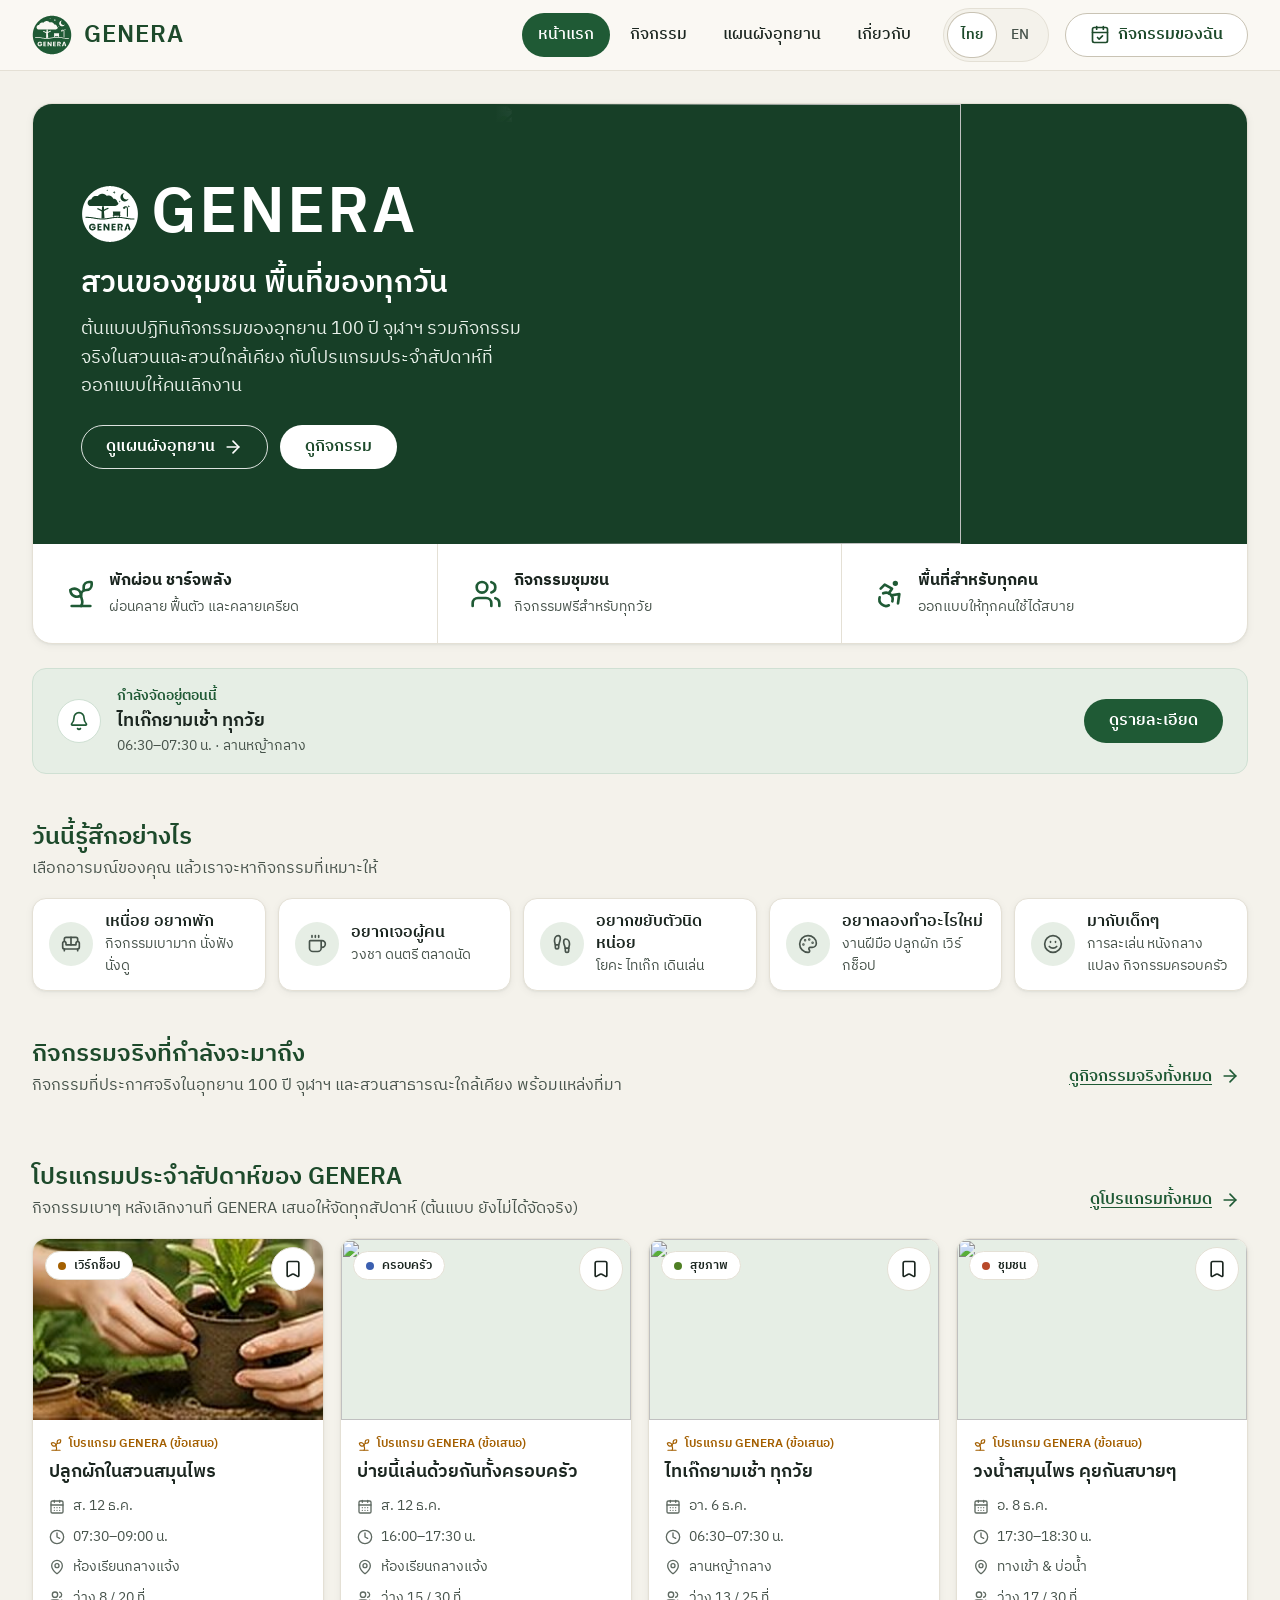
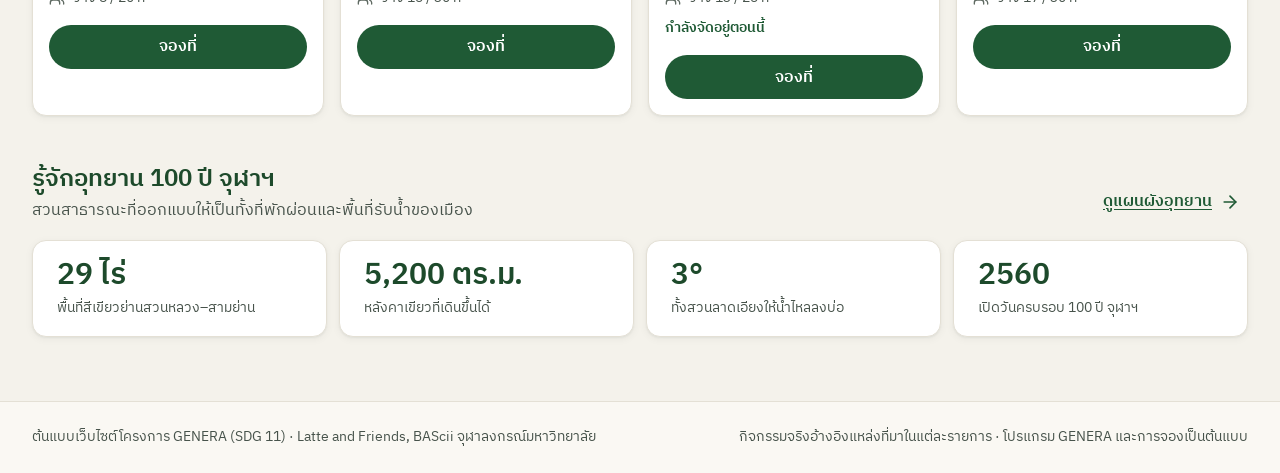
==== index.html @ dd04753a "GENERA website with admin panel (หลังบ้าน) Co-Authored-By: Claude Opus 5.5 <noreply@anthropic.com> C" ====
<!DOCTYPE html>
<html lang="th">
<head>
<meta charset="utf-8">
<meta name="viewport" content="width=device-width, initial-scale=1">
<meta name="description" content="GENERA — ปฏิทินกิจกรรมอุทยาน 100 ปี จุฬาฯ / Chula Centenary Park activity calendar (SDG 11 prototype)">
<title>GENERA — Park activity calendar</title>
<link rel="preconnect" href="https://fonts.googleapis.com">
<link rel="preconnect" href="https://fonts.gstatic.com" crossorigin>
<link href="https://fonts.googleapis.com/css2?family=IBM+Plex+Sans+Thai:wght@400;500;600;700&display=swap" rel="stylesheet">
<link rel="stylesheet" href="assets/css/styles.css">
<link rel="icon" href="assets/img/genera-logo.svg">
</head>
<body>
<svg width="0" height="0" style="position:absolute" aria-hidden="true"><symbol id="genera-logo" viewBox="0 0 104 104"><path d="M101.985,53.227 L101.940,54.453 L101.865,55.678 L101.759,56.901 L101.624,58.121 L101.459,59.337 L101.264,60.548 L101.039,61.755 L100.785,62.955 L100.502,64.149 L100.189,65.336 L99.847,66.514 L99.476,67.684 L99.077,68.844 L98.650,69.995 L98.194,71.134 L97.710,72.262 L97.199,73.378 L96.661,74.481 L96.096,75.570 L95.504,76.645 L94.886,77.705 L94.243,78.750 L93.573,79.779 L92.879,80.790 L92.160,81.785 L91.417,82.762 L90.651,83.720 L89.860,84.659 L89.048,85.578 L88.212,86.477 L87.355,87.355 L86.477,88.212 L85.578,89.048 L84.659,89.860 L83.720,90.651 L82.762,91.417 L81.785,92.160 L80.790,92.879 L79.779,93.573 L78.750,94.243 L77.705,94.886 L76.645,95.504 L75.570,96.096 L74.481,96.661 L73.378,97.199 L72.262,97.710 L71.134,98.194 L69.995,98.650 L68.844,99.077 L67.684,99.476 L66.514,99.847 L65.336,100.189 L64.149,100.502 L62.955,100.785 L61.755,101.039 L60.548,101.264 L59.337,101.459 L58.121,101.624 L56.901,101.759 L55.678,101.865 L54.453,101.940 L53.227,101.985 L52.000,102.000 L50.773,101.985 L49.547,101.940 L48.322,101.865 L47.099,101.759 L45.879,101.624 L44.663,101.459 L43.452,101.264 L42.245,101.039 L41.045,100.785 L39.851,100.502 L38.664,100.189 L37.486,99.847 L36.316,99.476 L35.156,99.077 L34.005,98.650 L32.866,98.194 L31.738,97.710 L30.622,97.199 L29.519,96.661 L28.430,96.096 L27.355,95.504 L26.295,94.886 L25.250,94.243 L24.221,93.573 L23.210,92.879 L22.215,92.160 L21.238,91.417 L20.280,90.651 L19.341,89.860 L18.422,89.048 L17.523,88.212 L16.645,87.355 L15.788,86.477 L14.952,85.578 L14.140,84.659 L13.349,83.720 L12.583,82.762 L11.840,81.785 L11.121,80.790 L10.427,79.779 L9.757,78.750 L9.114,77.705 L8.496,76.645 L7.904,75.570 L7.339,74.481 L6.801,73.378 L6.290,72.262 L5.806,71.134 L5.350,69.995 L4.923,68.844 L4.524,67.684 L4.153,66.514 L3.811,65.336 L3.498,64.149 L3.215,62.955 L2.961,61.755 L2.736,60.548 L2.541,59.337 L2.376,58.121 L2.241,56.901 L2.135,55.678 L2.060,54.453 L2.015,53.227 L2.000,52.000 L2.015,50.773 L2.060,49.547 L2.135,48.322 L2.241,47.099 L2.376,45.879 L2.541,44.663 L2.736,43.452 L2.961,42.245 L3.215,41.045 L3.498,39.851 L3.811,38.664 L4.153,37.486 L4.524,36.316 L4.923,35.156 L5.350,34.005 L5.806,32.866 L6.290,31.738 L6.801,30.622 L7.339,29.519 L7.904,28.430 L8.496,27.355 L9.114,26.295 L9.757,25.250 L10.427,24.221 L11.121,23.210 L11.840,22.215 L12.583,21.238 L13.349,20.280 L14.140,19.341 L14.952,18.422 L15.788,17.523 L16.645,16.645 L17.523,15.788 L18.422,14.952 L19.341,14.140 L20.280,13.349 L21.238,12.583 L22.215,11.840 L23.210,11.121 L24.221,10.427 L25.250,9.757 L26.295,9.114 L27.355,8.496 L28.430,7.904 L29.519,7.339 L30.622,6.801 L31.738,6.290 L32.866,5.806 L34.005,5.350 L35.156,4.923 L36.316,4.524 L37.486,4.153 L38.664,3.811 L39.851,3.498 L41.045,3.215 L42.245,2.961 L43.452,2.736 L44.663,2.541 L45.879,2.376 L47.099,2.241 L48.322,2.135 L49.547,2.060 L50.773,2.015 L52.000,2.000 L53.227,2.015 L54.453,2.060 L55.678,2.135 L56.901,2.241 L58.121,2.376 L59.337,2.541 L60.548,2.736 L61.755,2.961 L62.955,3.215 L64.149,3.498 L65.336,3.811 L66.514,4.153 L67.684,4.524 L68.844,4.923 L69.995,5.350 L71.134,5.806 L72.262,6.290 L73.378,6.801 L74.481,7.339 L75.570,7.904 L76.645,8.496 L77.705,9.114 L78.750,9.757 L79.779,10.427 L80.790,11.121 L81.785,11.840 L82.762,12.583 L83.720,13.349 L84.659,14.140 L85.578,14.952 L86.477,15.788 L87.355,16.645 L88.212,17.523 L89.048,18.422 L89.860,19.341 L90.651,20.280 L91.417,21.238 L92.160,22.215 L92.879,23.210 L93.573,24.221 L94.243,25.250 L94.886,26.295 L95.504,27.355 L96.096,28.430 L96.661,29.519 L97.199,30.622 L97.710,31.738 L98.194,32.866 L98.650,34.005 L99.077,35.156 L99.476,36.316 L99.847,37.486 L100.189,38.664 L100.502,39.851 L100.785,41.045 L101.039,42.245 L101.264,43.452 L101.459,44.663 L101.624,45.879 L101.759,47.099 L101.865,48.322 L101.940,49.547 L101.985,50.773 L102.000,52.000 Z M11.386,57.066 L10.750,57.063 L10.113,57.067 L9.477,57.078 L8.841,57.098 L8.210,57.125 L8.290,58.998 L8.909,58.972 L9.523,58.953 L10.137,58.941 L10.750,58.938 L11.364,58.941 L11.977,58.952 L12.591,58.971 L13.205,58.996 L13.819,59.029 L14.434,59.070 L15.049,59.117 L15.664,59.170 L16.279,59.230 L16.896,59.296 L17.512,59.368 L18.130,59.446 L18.748,59.528 L19.366,59.615 L19.986,59.706 L20.606,59.801 L21.227,59.899 L21.848,60.001 L22.470,60.104 L23.093,60.209 L23.717,60.315 L24.342,60.422 L24.967,60.529 L25.593,60.636 L26.220,60.742 L26.848,60.846 L27.476,60.948 L28.106,61.048 L28.736,61.145 L29.366,61.238 L29.998,61.327 L30.630,61.411 L31.262,61.490 L31.895,61.564 L32.529,61.633 L33.163,61.695 L33.798,61.750 L34.433,61.799 L35.069,61.841 L35.705,61.875 L36.341,61.902 L36.977,61.922 L37.613,61.934 L38.250,61.937 L38.886,61.934 L39.523,61.922 L40.159,61.903 L40.795,61.876 L41.431,61.842 L42.066,61.800 L42.702,61.751 L43.336,61.696 L43.971,61.634 L44.604,61.566 L45.238,61.492 L45.870,61.412 L46.502,61.328 L47.134,61.239 L47.764,61.146 L48.394,61.050 L49.024,60.950 L49.652,60.848 L50.280,60.744 L50.907,60.638 L51.533,60.531 L52.158,60.424 L52.783,60.317 L53.407,60.211 L54.030,60.106 L54.652,60.002 L55.274,59.901 L55.894,59.803 L56.514,59.708 L57.134,59.617 L57.752,59.530 L58.370,59.447 L58.988,59.370 L59.604,59.298 L60.221,59.231 L60.836,59.171 L61.452,59.118 L62.066,59.070 L62.681,59.030 L63.295,58.997 L63.909,58.971 L64.523,58.952 L65.136,58.941 L65.750,58.938 L66.363,58.941 L66.977,58.953 L67.591,58.971 L68.205,58.997 L68.819,59.031 L69.433,59.071 L70.048,59.118 L70.663,59.172 L71.279,59.233 L71.895,59.299 L72.512,59.371 L73.130,59.449 L73.748,59.531 L74.366,59.618 L74.986,59.710 L75.606,59.805 L76.226,59.903 L76.848,60.004 L77.470,60.108 L78.093,60.213 L78.717,60.319 L79.342,60.426 L79.967,60.533 L80.593,60.640 L81.220,60.745 L81.848,60.850 L82.477,60.952 L83.106,61.051 L83.736,61.148 L84.366,61.241 L84.998,61.330 L85.630,61.414 L86.262,61.493 L86.896,61.567 L87.529,61.635 L88.164,61.697 L88.799,61.752 L89.434,61.801 L90.069,61.842 L90.705,61.876 L91.341,61.903 L91.977,61.922 L92.614,61.934 L93.250,61.937 L93.887,61.933 L94.523,61.922 L95.159,61.902 L95.790,61.875 L95.710,60.002 L95.091,60.028 L94.477,60.047 L93.863,60.059 L93.250,60.062 L92.636,60.059 L92.023,60.048 L91.409,60.029 L90.795,60.004 L90.181,59.971 L89.566,59.930 L88.951,59.883 L88.336,59.830 L87.721,59.770 L87.104,59.704 L86.488,59.632 L85.870,59.554 L85.252,59.472 L84.634,59.385 L84.014,59.294 L83.394,59.199 L82.773,59.101 L82.152,58.999 L81.530,58.896 L80.907,58.791 L80.283,58.685 L79.658,58.578 L79.033,58.471 L78.407,58.364 L77.780,58.258 L77.152,58.154 L76.524,58.052 L75.894,57.952 L75.264,57.855 L74.634,57.762 L74.002,57.673 L73.370,57.589 L72.738,57.510 L72.105,57.436 L71.471,57.367 L70.837,57.305 L70.202,57.250 L69.567,57.201 L68.931,57.159 L68.301,57.125 L70.000,57.125 L70.000,55.250 L70.750,55.250 L70.750,53.500 L70.000,53.500 L70.625,47.500 L57.125,47.500 L57.750,53.500 L57.000,53.500 L57.000,55.250 L57.750,55.250 L57.750,57.125 L59.500,57.125 L59.500,55.250 L68.250,55.250 L68.250,57.123 L67.659,57.098 L67.023,57.078 L66.387,57.066 L65.750,57.063 L65.114,57.066 L64.477,57.078 L63.841,57.097 L63.205,57.124 L62.569,57.158 L61.934,57.200 L61.298,57.249 L60.664,57.304 L60.029,57.366 L59.396,57.434 L58.762,57.508 L58.130,57.588 L57.498,57.672 L56.866,57.761 L56.236,57.854 L55.606,57.950 L54.976,58.050 L54.348,58.152 L53.720,58.256 L53.093,58.362 L52.467,58.469 L51.842,58.576 L51.217,58.683 L50.593,58.789 L49.970,58.894 L49.348,58.998 L48.726,59.099 L48.106,59.197 L47.486,59.292 L46.866,59.383 L46.248,59.470 L45.630,59.553 L45.012,59.630 L44.396,59.702 L43.779,59.769 L43.164,59.829 L42.548,59.882 L41.934,59.930 L41.319,59.970 L40.705,60.003 L40.091,60.029 L39.477,60.048 L38.864,60.059 L38.250,60.062 L37.637,60.059 L37.023,60.047 L36.409,60.029 L35.795,60.003 L35.181,59.969 L34.567,59.929 L33.952,59.882 L33.337,59.828 L32.721,59.767 L32.105,59.701 L31.488,59.629 L30.870,59.551 L30.252,59.469 L29.634,59.382 L29.014,59.290 L28.394,59.195 L27.774,59.097 L27.152,58.996 L26.530,58.892 L25.907,58.787 L25.283,58.681 L24.658,58.574 L24.033,58.467 L23.407,58.360 L22.780,58.255 L22.152,58.150 L21.523,58.048 L20.894,57.949 L20.264,57.852 L19.634,57.759 L19.002,57.670 L18.370,57.586 L17.738,57.507 L17.104,57.433 L16.471,57.365 L15.836,57.303 L15.201,57.248 L14.566,57.199 L13.931,57.158 L13.295,57.124 L12.659,57.097 L12.023,57.078 Z M84.360,79.264 L85.773,79.264 L86.488,81.375 L87.396,81.375 L87.558,81.182 L88.264,80.301 L88.885,79.485 L85.245,69.426 L81.875,69.426 L77.552,81.375 L80.599,81.375 L81.314,79.264 L82.735,79.264 L82.735,77.018 L82.080,77.018 L83.543,72.643 L85.024,77.018 L84.360,77.018 Z M85.750,40.500 L86.355,38.855 L88.000,38.250 L86.355,37.645 L85.750,36.000 L85.145,37.645 L83.500,38.250 L85.145,38.855 Z M84.864,25.535 L84.949,25.372 L85.030,25.207 L85.107,25.039 L85.179,24.870 L85.247,24.699 L85.285,24.598 L85.223,24.645 L85.099,24.735 L84.972,24.822 L84.844,24.905 L84.713,24.986 L84.581,25.063 L84.446,25.137 L84.310,25.208 L84.172,25.275 L84.033,25.339 L83.892,25.399 L83.749,25.456 L83.606,25.510 L83.461,25.560 L83.314,25.606 L83.167,25.649 L83.019,25.688 L82.869,25.723 L82.719,25.755 L82.569,25.783 L82.417,25.807 L82.265,25.828 L82.113,25.845 L81.960,25.858 L81.807,25.867 L81.653,25.873 L81.500,25.875 L81.347,25.873 L81.193,25.867 L81.040,25.858 L80.887,25.845 L80.735,25.828 L80.583,25.807 L80.431,25.783 L80.281,25.755 L80.131,25.723 L79.981,25.688 L79.833,25.649 L79.686,25.606 L79.539,25.560 L79.394,25.510 L79.251,25.456 L79.108,25.399 L78.967,25.339 L78.828,25.275 L78.690,25.208 L78.554,25.137 L78.419,25.063 L78.287,24.986 L78.156,24.905 L78.028,24.822 L77.901,24.735 L77.777,24.645 L77.655,24.552 L77.535,24.456 L77.418,24.358 L77.303,24.256 L77.190,24.152 L77.081,24.044 L76.973,23.935 L76.869,23.822 L76.767,23.707 L76.669,23.590 L76.573,23.470 L76.480,23.348 L76.390,23.224 L76.303,23.097 L76.220,22.969 L76.139,22.838 L76.062,22.706 L75.988,22.571 L75.917,22.435 L75.850,22.297 L75.786,22.158 L75.726,22.017 L75.669,21.874 L75.615,21.731 L75.565,21.586 L75.519,21.439 L75.476,21.292 L75.437,21.144 L75.402,20.994 L75.370,20.844 L75.342,20.694 L75.318,20.542 L75.297,20.390 L75.280,20.238 L75.267,20.085 L75.258,19.932 L75.252,19.778 L75.250,19.625 L75.252,19.472 L75.258,19.318 L75.267,19.165 L75.280,19.012 L75.297,18.860 L75.318,18.708 L75.342,18.556 L75.370,18.406 L75.402,18.256 L75.437,18.106 L75.476,17.958 L75.519,17.811 L75.565,17.664 L75.615,17.519 L75.669,17.376 L75.726,17.233 L75.786,17.092 L75.850,16.953 L75.917,16.815 L75.988,16.679 L76.062,16.544 L76.139,16.412 L76.220,16.281 L76.303,16.153 L76.390,16.026 L76.480,15.902 L76.573,15.780 L76.669,15.660 L76.767,15.543 L76.869,15.428 L76.973,15.315 L77.081,15.206 L77.190,15.098 L77.303,14.994 L77.418,14.892 L77.535,14.794 L77.655,14.698 L77.777,14.605 L77.901,14.515 L77.912,14.508 L77.882,14.509 L77.698,14.520 L77.515,14.536 L77.332,14.556 L77.150,14.581 L76.968,14.610 L76.787,14.644 L76.607,14.682 L76.428,14.725 L76.250,14.772 L76.073,14.823 L75.897,14.879 L75.723,14.938 L75.551,15.003 L75.380,15.071 L75.211,15.143 L75.043,15.220 L74.878,15.301 L74.715,15.386 L74.553,15.474 L74.394,15.567 L74.238,15.664 L74.083,15.764 L73.931,15.868 L73.782,15.976 L73.636,16.087 L73.492,16.202 L73.351,16.321 L73.213,16.443 L73.078,16.568 L72.947,16.697 L72.818,16.828 L72.693,16.963 L72.571,17.101 L72.452,17.242 L72.337,17.386 L72.226,17.532 L72.118,17.681 L72.014,17.833 L71.914,17.988 L71.817,18.144 L71.724,18.303 L71.636,18.465 L71.551,18.628 L71.470,18.793 L71.393,18.961 L71.321,19.130 L71.253,19.301 L71.188,19.473 L71.129,19.647 L71.073,19.823 L71.022,20.000 L70.975,20.178 L70.932,20.357 L70.894,20.537 L70.860,20.718 L70.831,20.900 L70.806,21.082 L70.786,21.265 L70.770,21.448 L70.759,21.632 L70.752,21.816 L70.750,22.000 L70.752,22.184 L70.759,22.368 L70.770,22.552 L70.786,22.735 L70.806,22.918 L70.831,23.100 L70.860,23.282 L70.894,23.463 L70.932,23.643 L70.975,23.822 L71.022,24.000 L71.073,24.177 L71.129,24.353 L71.188,24.527 L71.253,24.699 L71.321,24.870 L71.393,25.039 L71.470,25.207 L71.551,25.372 L71.636,25.535 L71.724,25.697 L71.817,25.856 L71.914,26.012 L72.014,26.167 L72.118,26.319 L72.226,26.468 L72.337,26.614 L72.452,26.758 L72.571,26.899 L72.693,27.037 L72.818,27.172 L72.947,27.303 L73.078,27.432 L73.213,27.557 L73.351,27.679 L73.492,27.798 L73.636,27.913 L73.782,28.024 L73.931,28.132 L74.083,28.236 L74.238,28.336 L74.394,28.433 L74.553,28.526 L74.715,28.614 L74.878,28.699 L75.043,28.780 L75.211,28.857 L75.380,28.929 L75.551,28.997 L75.723,29.062 L75.897,29.121 L76.073,29.177 L76.250,29.228 L76.428,29.275 L76.607,29.318 L76.787,29.356 L76.968,29.390 L77.150,29.419 L77.332,29.444 L77.515,29.464 L77.698,29.480 L77.882,29.491 L78.066,29.498 L78.250,29.500 L78.434,29.498 L78.618,29.491 L78.802,29.480 L78.985,29.464 L79.168,29.444 L79.350,29.419 L79.532,29.390 L79.713,29.356 L79.893,29.318 L80.072,29.275 L80.250,29.228 L80.427,29.177 L80.603,29.121 L80.777,29.062 L80.949,28.997 L81.120,28.929 L81.289,28.857 L81.457,28.780 L81.622,28.699 L81.785,28.614 L81.947,28.526 L82.106,28.433 L82.262,28.336 L82.417,28.236 L82.569,28.132 L82.718,28.024 L82.864,27.913 L83.008,27.798 L83.149,27.679 L83.287,27.557 L83.422,27.432 L83.553,27.303 L83.682,27.172 L83.807,27.037 L83.929,26.899 L84.048,26.758 L84.163,26.614 L84.274,26.468 L84.382,26.319 L84.486,26.167 L84.586,26.012 L84.683,25.856 L84.776,25.697 Z M82.250,57.125 L84.250,57.125 L84.250,42.000 L84.160,42.000 L84.148,41.872 L84.144,41.836 L84.116,41.629 L84.111,41.591 L84.076,41.393 L84.068,41.353 L84.027,41.163 L84.017,41.122 L83.968,40.940 L83.956,40.898 L83.901,40.723 L83.886,40.681 L83.824,40.513 L83.807,40.470 L83.739,40.311 L83.719,40.268 L83.645,40.116 L83.623,40.072 L83.542,39.928 L83.517,39.885 L83.431,39.748 L83.403,39.706 L83.312,39.576 L83.281,39.535 L83.184,39.413 L83.151,39.373 L83.049,39.258 L83.013,39.220 L82.906,39.112 L82.868,39.076 L82.757,38.975 L82.717,38.941 L82.601,38.848 L82.560,38.817 L82.440,38.731 L82.397,38.702 L82.273,38.623 L82.229,38.597 L82.101,38.525 L82.057,38.501 L81.925,38.436 L81.881,38.416 L81.746,38.358 L81.701,38.340 L81.563,38.288 L81.518,38.273 L81.377,38.229 L81.333,38.216 L81.189,38.178 L81.145,38.168 L80.998,38.137 L80.956,38.129 L80.807,38.104 L80.765,38.099 L80.613,38.081 L80.573,38.077 L80.419,38.065 L80.380,38.063 L80.224,38.058 L80.186,38.058 L80.029,38.059 L79.991,38.060 L79.833,38.068 L79.797,38.071 L79.637,38.085 L79.602,38.089 L79.441,38.109 L79.407,38.114 L79.245,38.140 L79.212,38.147 L79.050,38.179 L79.018,38.186 L78.855,38.225 L78.824,38.233 L78.661,38.278 L78.631,38.287 L78.468,38.337 L78.439,38.347 L78.276,38.404 L78.247,38.414 L78.085,38.477 L78.057,38.488 L77.896,38.556 L77.869,38.568 L77.708,38.642 L77.681,38.655 L77.522,38.735 L77.496,38.748 L77.337,38.834 L77.312,38.848 L77.155,38.939 L77.116,38.963 L77.078,38.989 L77.041,39.017 L77.006,39.046 L76.972,39.077 L76.940,39.110 L76.909,39.145 L76.880,39.180 L76.853,39.218 L76.828,39.256 L76.805,39.296 L76.784,39.337 L76.764,39.378 L76.747,39.421 L76.732,39.465 L76.719,39.509 L76.708,39.553 L76.700,39.599 L76.693,39.644 L76.689,39.690 L76.688,39.736 L76.688,39.782 L76.691,39.828 L76.696,39.874 L76.703,39.919 L76.712,39.964 L76.722,40.000 L75.000,40.000 L76.000,42.750 L79.000,42.750 L80.000,40.000 L79.506,40.000 L79.566,39.988 L79.693,39.967 L79.819,39.951 L79.943,39.940 L80.065,39.934 L80.184,39.933 L80.300,39.937 L80.414,39.945 L80.524,39.958 L80.631,39.976 L80.735,39.998 L80.836,40.024 L80.933,40.055 L81.027,40.089 L81.117,40.128 L81.204,40.171 L81.288,40.218 L81.369,40.270 L81.446,40.326 L81.521,40.386 L81.593,40.451 L81.663,40.521 L81.730,40.597 L81.794,40.678 L81.856,40.765 L81.915,40.860 L81.971,40.961 L82.024,41.069 L82.074,41.186 L82.120,41.310 L82.162,41.443 L82.199,41.584 L82.232,41.734 L82.260,41.894 L82.274,42.000 L82.250,42.000 Z M70.844,69.434 L70.672,69.428 L70.497,69.426 L65.612,69.426 L65.612,81.375 L68.523,81.375 L68.523,76.864 L69.220,76.864 L69.412,77.212 L69.412,74.805 L68.523,74.805 L68.523,71.843 L70.327,71.843 L70.425,71.845 L70.521,71.849 L70.613,71.857 L70.702,71.868 L70.788,71.881 L70.871,71.898 L70.950,71.918 L71.027,71.941 L71.100,71.967 L71.171,71.996 L71.238,72.028 L71.302,72.063 L71.363,72.102 L71.421,72.143 L71.475,72.187 L71.527,72.235 L71.575,72.285 L71.621,72.337 L71.663,72.392 L71.702,72.448 L71.738,72.508 L71.771,72.569 L71.800,72.633 L71.827,72.698 L71.850,72.767 L71.871,72.837 L71.888,72.910 L71.902,72.985 L71.913,73.062 L71.921,73.141 L71.925,73.223 L71.927,73.307 L71.925,73.395 L71.921,73.481 L71.913,73.564 L71.902,73.644 L71.888,73.722 L71.871,73.798 L71.850,73.871 L71.827,73.941 L71.800,74.009 L71.771,74.074 L71.738,74.137 L71.702,74.197 L71.663,74.255 L71.621,74.310 L71.575,74.363 L71.527,74.413 L71.475,74.461 L71.421,74.505 L71.363,74.546 L71.302,74.585 L71.238,74.620 L71.171,74.652 L71.100,74.681 L71.037,74.703 L71.037,80.161 L71.706,81.375 L74.991,81.375 L72.233,76.643 L72.395,76.592 L72.551,76.537 L72.702,76.477 L72.849,76.413 L72.990,76.345 L73.126,76.273 L73.258,76.196 L73.384,76.115 L73.506,76.030 L73.622,75.941 L73.734,75.847 L73.840,75.749 L73.942,75.647 L74.038,75.541 L74.130,75.430 L74.216,75.315 L74.298,75.197 L74.374,75.077 L74.445,74.955 L74.510,74.831 L74.571,74.705 L74.626,74.577 L74.676,74.447 L74.720,74.315 L74.760,74.181 L74.794,74.045 L74.823,73.908 L74.847,73.768 L74.865,73.626 L74.878,73.482 L74.886,73.336 L74.889,73.188 L74.887,73.057 L74.881,72.927 L74.871,72.799 L74.858,72.672 L74.840,72.547 L74.819,72.424 L74.794,72.302 L74.765,72.181 L74.732,72.062 L74.696,71.945 L74.655,71.829 L74.611,71.715 L74.563,71.602 L74.511,71.491 L74.455,71.381 L74.395,71.273 L74.331,71.167 L74.264,71.064 L74.192,70.963 L74.117,70.866 L74.037,70.771 L73.954,70.680 L73.867,70.591 L73.776,70.505 L73.681,70.422 L73.582,70.341 L73.479,70.264 L73.372,70.189 L73.261,70.118 L73.147,70.049 L73.028,69.983 L72.906,69.920 L72.779,69.860 L72.650,69.804 L72.518,69.752 L72.382,69.704 L72.243,69.659 L72.100,69.619 L71.954,69.582 L71.806,69.549 L71.653,69.521 L71.498,69.495 L71.339,69.474 L71.177,69.457 L71.012,69.443 Z M69.500,31.250 L69.970,29.970 L71.250,29.500 L69.970,29.030 L69.500,27.750 L69.030,29.030 L67.750,29.500 L69.030,29.970 Z M12.030,32.606 L12.031,32.619 L12.034,32.651 L12.040,32.773 L12.031,32.895 L12.011,33.044 L12.007,33.088 L12.001,33.228 L12.001,33.272 L12.007,33.412 L12.011,33.456 L12.030,33.596 L12.038,33.639 L12.070,33.781 L12.081,33.822 L12.126,33.966 L12.140,34.004 L12.200,34.151 L12.215,34.185 L12.290,34.335 L12.307,34.366 L12.396,34.518 L12.414,34.546 L12.520,34.701 L12.538,34.725 L12.660,34.882 L12.677,34.904 L12.711,34.942 L12.769,35.016 L12.820,35.095 L12.886,35.208 L12.892,35.218 L12.966,35.339 L12.973,35.349 L13.050,35.467 L13.057,35.477 L13.137,35.594 L13.144,35.604 L13.226,35.718 L13.234,35.728 L13.319,35.840 L13.327,35.850 L13.415,35.960 L13.423,35.970 L13.513,36.078 L13.522,36.087 L13.615,36.193 L13.623,36.202 L13.719,36.305 L13.728,36.314 L13.826,36.415 L13.835,36.424 L13.936,36.522 L13.945,36.531 L14.048,36.627 L14.057,36.635 L14.163,36.728 L14.172,36.737 L14.280,36.827 L14.290,36.835 L14.400,36.923 L14.410,36.931 L14.522,37.016 L14.532,37.024 L14.646,37.106 L14.656,37.113 L14.773,37.193 L14.783,37.200 L14.901,37.277 L14.911,37.284 L15.032,37.358 L15.042,37.364 L15.164,37.435 L15.175,37.441 L15.298,37.509 L15.309,37.515 L15.434,37.580 L15.445,37.585 L15.506,37.615 L15.527,37.624 L15.549,37.625 L61.811,37.625 L61.834,37.624 L61.855,37.617 L61.979,37.570 L61.988,37.567 L62.361,37.418 L62.370,37.415 L62.729,37.264 L62.738,37.260 L63.083,37.108 L63.092,37.104 L63.422,36.949 L63.432,36.944 L63.747,36.788 L63.758,36.783 L64.058,36.625 L64.069,36.619 L64.354,36.460 L64.366,36.453 L64.634,36.293 L64.647,36.285 L64.900,36.124 L64.913,36.116 L65.150,35.954 L65.164,35.944 L65.385,35.782 L65.400,35.771 L65.604,35.609 L65.620,35.596 L65.808,35.434 L65.824,35.420 L65.995,35.259 L66.012,35.242 L66.167,35.082 L66.184,35.063 L66.323,34.904 L66.340,34.882 L66.462,34.725 L66.480,34.701 L66.586,34.546 L66.604,34.518 L66.693,34.366 L66.710,34.335 L66.785,34.185 L66.800,34.151 L66.860,34.004 L66.874,33.966 L66.919,33.822 L66.930,33.781 L66.962,33.639 L66.970,33.596 L66.989,33.456 L66.993,33.412 L66.999,33.272 L66.999,33.228 L66.993,33.088 L66.989,33.044 L66.970,32.904 L66.962,32.861 L66.930,32.719 L66.919,32.678 L66.874,32.534 L66.860,32.496 L66.800,32.349 L66.785,32.315 L66.710,32.165 L66.693,32.134 L66.604,31.982 L66.586,31.954 L66.480,31.799 L66.462,31.775 L66.340,31.618 L66.323,31.596 L66.184,31.437 L66.167,31.418 L66.012,31.258 L65.995,31.241 L65.824,31.080 L65.808,31.066 L65.620,30.904 L65.604,30.891 L65.400,30.729 L65.383,30.716 L65.303,30.648 L65.230,30.572 L65.166,30.489 L65.111,30.400 L65.066,30.305 L65.031,30.206 L65.006,30.104 L64.994,30.040 L64.992,30.028 L64.959,29.875 L64.957,29.863 L64.920,29.710 L64.917,29.699 L64.878,29.547 L64.874,29.535 L64.831,29.385 L64.827,29.373 L64.780,29.224 L64.776,29.213 L64.725,29.065 L64.721,29.053 L64.666,28.906 L64.662,28.895 L64.604,28.750 L64.599,28.738 L64.538,28.595 L64.533,28.583 L64.467,28.441 L64.462,28.430 L64.394,28.289 L64.388,28.278 L64.316,28.140 L64.310,28.129 L64.235,27.992 L64.229,27.981 L64.150,27.846 L64.144,27.835 L64.062,27.702 L64.055,27.692 L63.970,27.561 L63.963,27.550 L63.874,27.421 L63.867,27.411 L63.776,27.285 L63.768,27.275 L63.674,27.150 L63.666,27.140 L63.568,27.018 L63.560,27.009 L63.460,26.889 L63.452,26.880 L63.348,26.763 L63.340,26.754 L63.233,26.639 L63.225,26.630 L63.116,26.518 L63.107,26.509 L62.995,26.400 L62.986,26.392 L62.871,26.285 L62.862,26.277 L62.745,26.173 L62.736,26.165 L62.616,26.065 L62.607,26.057 L62.485,25.959 L62.475,25.951 L62.350,25.857 L62.340,25.849 L62.214,25.758 L62.204,25.751 L62.075,25.662 L62.064,25.655 L61.933,25.570 L61.923,25.563 L61.790,25.481 L61.779,25.475 L61.644,25.396 L61.633,25.390 L61.496,25.315 L61.485,25.309 L61.347,25.237 L61.336,25.231 L61.195,25.163 L61.184,25.158 L61.042,25.092 L61.030,25.087 L60.887,25.026 L60.875,25.021 L60.730,24.963 L60.719,24.959 L60.572,24.904 L60.560,24.900 L60.412,24.849 L60.401,24.845 L60.252,24.798 L60.240,24.794 L60.090,24.751 L60.078,24.747 L59.926,24.708 L59.915,24.705 L59.762,24.668 L59.750,24.666 L59.597,24.633 L59.585,24.631 L59.431,24.602 L59.419,24.600 L59.265,24.575 L59.253,24.574 L59.098,24.553 L59.085,24.551 L58.930,24.534 L58.918,24.533 L58.762,24.519 L58.750,24.518 L58.593,24.509 L58.581,24.508 L58.425,24.502 L58.413,24.502 L58.322,24.501 L58.220,24.494 L58.119,24.477 L58.020,24.450 L57.924,24.413 L57.833,24.366 L57.747,24.310 L57.667,24.246 L57.594,24.173 L57.529,24.094 L57.473,24.008 L57.425,23.917 L57.412,23.889 L57.407,23.878 L57.318,23.696 L57.313,23.685 L57.220,23.506 L57.214,23.495 L57.116,23.318 L57.110,23.307 L57.008,23.132 L57.002,23.121 L56.896,22.949 L56.889,22.939 L56.779,22.769 L56.772,22.759 L56.657,22.592 L56.650,22.582 L56.532,22.418 L56.524,22.408 L56.402,22.247 L56.394,22.237 L56.268,22.079 L56.260,22.069 L56.130,21.914 L56.122,21.905 L55.987,21.753 L55.979,21.744 L55.841,21.596 L55.833,21.587 L55.691,21.442 L55.683,21.434 L55.538,21.292 L55.529,21.284 L55.381,21.146 L55.372,21.138 L55.220,21.003 L55.211,20.995 L55.056,20.865 L55.046,20.857 L54.888,20.731 L54.878,20.723 L54.717,20.601 L54.707,20.593 L54.543,20.475 L54.533,20.468 L54.366,20.353 L54.356,20.346 L54.186,20.236 L54.176,20.229 L54.004,20.123 L53.993,20.117 L53.818,20.015 L53.807,20.009 L53.630,19.911 L53.619,19.905 L53.440,19.812 L53.429,19.807 L53.247,19.718 L53.236,19.713 L53.051,19.628 L53.040,19.623 L52.854,19.543 L52.843,19.539 L52.655,19.464 L52.643,19.459 L52.454,19.389 L52.442,19.384 L52.251,19.319 L52.239,19.315 L52.046,19.254 L52.034,19.250 L51.840,19.194 L51.828,19.190 L51.632,19.139 L51.620,19.136 L51.423,19.089 L51.411,19.086 L51.213,19.044 L51.201,19.042 L51.002,19.005 L50.990,19.003 L50.790,18.971 L50.778,18.969 L50.577,18.942 L50.565,18.940 L50.364,18.918 L50.352,18.917 L50.150,18.899 L50.138,18.898 L49.935,18.886 L49.923,18.885 L49.721,18.878 L49.709,18.878 L49.506,18.875 L49.494,18.875 L49.291,18.878 L49.279,18.878 L49.077,18.885 L49.065,18.886 L48.862,18.898 L48.850,18.899 L48.648,18.917 L48.636,18.918 L48.435,18.940 L48.423,18.942 L48.222,18.969 L48.210,18.971 L48.010,19.003 L47.998,19.005 L47.799,19.042 L47.787,19.044 L47.589,19.086 L47.577,19.089 L47.380,19.136 L47.368,19.139 L47.172,19.190 L47.160,19.194 L46.966,19.250 L46.954,19.254 L46.761,19.315 L46.749,19.319 L46.738,19.322 L46.644,19.350 L46.548,19.368 L46.450,19.376 L46.352,19.375 L46.254,19.364 L46.158,19.344 L46.065,19.314 L45.974,19.276 L45.888,19.228 L45.807,19.173 L45.732,19.110 L45.664,19.039 L45.664,19.039 L45.655,19.030 L45.497,18.859 L45.488,18.850 L45.325,18.683 L45.317,18.675 L45.150,18.512 L45.141,18.503 L44.970,18.345 L44.961,18.336 L44.786,18.182 L44.777,18.174 L44.599,18.024 L44.589,18.016 L44.407,17.870 L44.397,17.863 L44.212,17.722 L44.202,17.714 L44.013,17.578 L44.003,17.571 L43.811,17.439 L43.801,17.432 L43.605,17.305 L43.595,17.298 L43.396,17.176 L43.386,17.170 L43.184,17.052 L43.174,17.046 L42.969,16.934 L42.959,16.928 L42.752,16.821 L42.741,16.815 L42.531,16.713 L42.520,16.708 L42.308,16.610 L42.297,16.605 L42.082,16.514 L42.071,16.509 L41.855,16.422 L41.843,16.418 L41.625,16.337 L41.613,16.333 L41.393,16.257 L41.381,16.253 L41.159,16.182 L41.147,16.179 L40.923,16.114 L40.911,16.111 L40.686,16.051 L40.674,16.048 L40.447,15.994 L40.435,15.992 L40.207,15.943 L40.195,15.941 L39.966,15.898 L39.954,15.896 L39.723,15.859 L39.711,15.857 L39.480,15.826 L39.468,15.825 L39.236,15.799 L39.224,15.798 L38.992,15.778 L38.980,15.777 L38.747,15.762 L38.735,15.762 L38.502,15.753 L38.489,15.753 L38.256,15.750 L38.244,15.750 L38.011,15.753 L37.998,15.753 L37.765,15.762 L37.753,15.762 L37.520,15.777 L37.508,15.778 L37.276,15.798 L37.264,15.799 L37.032,15.825 L37.020,15.826 L36.789,15.857 L36.777,15.859 L36.546,15.896 L36.534,15.898 L36.305,15.941 L36.293,15.943 L36.065,15.992 L36.053,15.994 L35.826,16.048 L35.814,16.051 L35.589,16.111 L35.577,16.114 L35.353,16.179 L35.341,16.182 L35.119,16.253 L35.107,16.257 L34.887,16.333 L34.875,16.337 L34.657,16.418 L34.645,16.422 L34.429,16.509 L34.418,16.514 L34.203,16.605 L34.192,16.610 L33.980,16.708 L33.969,16.713 L33.759,16.815 L33.748,16.821 L33.541,16.928 L33.531,16.934 L33.326,17.046 L33.316,17.052 L33.114,17.170 L33.104,17.176 L32.905,17.298 L32.895,17.305 L32.699,17.432 L32.689,17.439 L32.497,17.571 L32.487,17.578 L32.298,17.714 L32.288,17.722 L32.103,17.863 L32.093,17.870 L31.911,18.016 L31.901,18.024 L31.723,18.174 L31.714,18.182 L31.539,18.336 L31.530,18.345 L31.359,18.503 L31.350,18.512 L31.183,18.675 L31.175,18.683 L31.012,18.850 L31.003,18.859 L30.845,19.030 L30.836,19.039 L30.682,19.214 L30.674,19.223 L30.524,19.401 L30.516,19.411 L30.447,19.497 L30.382,19.571 L30.310,19.637 L30.232,19.697 L30.149,19.748 L30.060,19.791 L29.968,19.826 L29.873,19.851 L29.777,19.866 L29.679,19.872 L29.581,19.869 L29.483,19.855 L29.388,19.833 L29.340,19.819 L29.328,19.815 L29.132,19.764 L29.120,19.761 L28.923,19.714 L28.911,19.711 L28.713,19.669 L28.701,19.667 L28.502,19.630 L28.490,19.628 L28.290,19.596 L28.278,19.594 L28.077,19.567 L28.065,19.565 L27.864,19.543 L27.852,19.542 L27.650,19.524 L27.638,19.523 L27.435,19.511 L27.423,19.510 L27.221,19.503 L27.209,19.503 L27.006,19.500 L26.994,19.500 L26.791,19.503 L26.779,19.503 L26.577,19.510 L26.565,19.511 L26.362,19.523 L26.350,19.524 L26.148,19.542 L26.136,19.543 L25.935,19.565 L25.923,19.567 L25.722,19.594 L25.710,19.596 L25.510,19.628 L25.498,19.630 L25.299,19.667 L25.287,19.669 L25.089,19.711 L25.077,19.714 L24.880,19.761 L24.868,19.764 L24.672,19.815 L24.660,19.819 L24.466,19.875 L24.454,19.879 L24.261,19.940 L24.249,19.944 L24.058,20.009 L24.046,20.014 L23.857,20.084 L23.845,20.089 L23.657,20.164 L23.646,20.168 L23.460,20.248 L23.449,20.253 L23.264,20.338 L23.253,20.343 L23.071,20.432 L23.060,20.437 L22.881,20.530 L22.870,20.536 L22.693,20.634 L22.682,20.640 L22.507,20.742 L22.496,20.748 L22.324,20.854 L22.314,20.861 L22.144,20.971 L22.134,20.978 L21.967,21.093 L21.957,21.100 L21.793,21.218 L21.783,21.226 L21.622,21.348 L21.612,21.356 L21.454,21.482 L21.444,21.490 L21.289,21.620 L21.280,21.628 L21.128,21.763 L21.119,21.771 L20.971,21.909 L20.962,21.917 L20.817,22.059 L20.809,22.067 L20.667,22.212 L20.659,22.221 L20.521,22.369 L20.513,22.378 L20.378,22.530 L20.370,22.539 L20.240,22.694 L20.232,22.704 L20.106,22.862 L20.098,22.872 L19.976,23.033 L19.968,23.043 L19.850,23.207 L19.843,23.217 L19.728,23.384 L19.721,23.394 L19.611,23.564 L19.604,23.574 L19.498,23.746 L19.492,23.757 L19.390,23.932 L19.384,23.943 L19.286,24.120 L19.280,24.131 L19.187,24.310 L19.182,24.321 L19.093,24.503 L19.088,24.514 L19.003,24.699 L18.998,24.710 L18.918,24.896 L18.914,24.907 L18.839,25.094 L18.831,25.116 L18.792,25.204 L18.745,25.288 L18.690,25.368 L18.628,25.441 L18.559,25.508 L18.484,25.568 L18.403,25.621 L18.318,25.666 L18.228,25.702 L18.136,25.730 L18.042,25.748 L17.946,25.757 L17.937,25.758 L17.796,25.767 L17.784,25.767 L17.644,25.780 L17.631,25.781 L17.491,25.796 L17.479,25.798 L17.339,25.817 L17.327,25.819 L17.188,25.841 L17.175,25.843 L17.037,25.869 L17.025,25.871 L16.887,25.901 L16.875,25.903 L16.737,25.936 L16.725,25.939 L16.589,25.975 L16.577,25.978 L16.442,26.017 L16.430,26.021 L16.295,26.064 L16.284,26.067 L16.150,26.113 L16.139,26.117 L16.006,26.167 L15.995,26.171 L15.864,26.223 L15.853,26.228 L15.723,26.284 L15.712,26.289 L15.583,26.348 L15.572,26.353 L15.445,26.415 L15.434,26.420 L15.309,26.485 L15.298,26.491 L15.175,26.559 L15.164,26.565 L15.042,26.636 L15.032,26.642 L14.911,26.716 L14.901,26.723 L14.783,26.800 L14.773,26.807 L14.656,26.887 L14.646,26.894 L14.532,26.976 L14.522,26.984 L14.410,27.069 L14.400,27.077 L14.290,27.165 L14.280,27.173 L14.172,27.263 L14.163,27.272 L14.057,27.365 L14.048,27.373 L13.945,27.469 L13.936,27.478 L13.835,27.576 L13.826,27.585 L13.728,27.686 L13.719,27.695 L13.623,27.798 L13.615,27.807 L13.522,27.913 L13.513,27.922 L13.423,28.030 L13.415,28.040 L13.327,28.150 L13.319,28.160 L13.234,28.272 L13.226,28.282 L13.144,28.396 L13.137,28.406 L13.057,28.523 L13.050,28.533 L12.973,28.651 L12.966,28.661 L12.892,28.782 L12.886,28.792 L12.815,28.914 L12.809,28.925 L12.741,29.048 L12.735,29.059 L12.670,29.184 L12.665,29.195 L12.603,29.322 L12.598,29.333 L12.539,29.462 L12.534,29.473 L12.478,29.603 L12.473,29.614 L12.421,29.745 L12.417,29.756 L12.367,29.889 L12.363,29.900 L12.317,30.034 L12.314,30.045 L12.271,30.180 L12.267,30.192 L12.228,30.327 L12.225,30.339 L12.189,30.475 L12.186,30.487 L12.153,30.625 L12.151,30.637 L12.121,30.775 L12.119,30.787 L12.093,30.925 L12.091,30.938 L12.069,31.077 L12.067,31.089 L12.048,31.229 L12.046,31.241 L12.031,31.381 L12.030,31.394 L12.017,31.534 L12.017,31.546 L12.008,31.687 L12.007,31.699 L12.002,31.840 L12.002,31.853 L12.000,31.994 L12.000,32.006 L12.002,32.147 L12.002,32.160 L12.007,32.301 L12.008,32.313 L12.017,32.454 L12.017,32.466 Z M58.761,13.989 L59.500,16.000 L60.239,13.989 L62.250,13.250 L60.239,12.511 L59.500,10.500 L58.761,12.511 L56.750,13.250 Z M54.778,69.426 L54.778,81.375 L62.098,81.375 L62.098,79.043 L57.689,79.043 L57.689,76.422 L61.587,76.422 L61.587,74.175 L57.689,74.175 L57.689,71.758 L62.098,71.758 L62.098,69.426 Z M51.043,69.426 L48.132,69.426 L48.132,76.830 L43.264,69.426 L40.353,69.426 L40.353,81.375 L43.264,81.375 L43.264,74.005 L48.132,81.375 L51.043,81.375 Z M36.758,47.402 L36.935,47.532 L37.091,47.650 L36.938,49.500 L36.752,59.603 L42.248,59.397 L41.312,49.500 L41.269,46.915 L41.340,46.856 L41.495,46.732 L41.652,46.611 L41.810,46.492 L41.969,46.375 L42.130,46.260 L42.293,46.147 L42.456,46.036 L42.621,45.927 L42.788,45.820 L42.955,45.715 L43.124,45.612 L43.295,45.511 L43.466,45.411 L43.639,45.313 L43.813,45.216 L43.988,45.121 L44.165,45.027 L44.342,44.934 L44.521,44.843 L44.700,44.753 L44.881,44.665 L45.063,44.577 L45.245,44.491 L45.429,44.405 L45.614,44.320 L45.799,44.237 L45.986,44.154 L46.173,44.072 L46.361,43.990 L46.550,43.910 L46.739,43.829 L46.929,43.750 L47.120,43.670 L47.312,43.592 L47.504,43.513 L47.697,43.435 L47.890,43.357 L48.084,43.279 L48.278,43.201 L48.473,43.123 L48.668,43.045 L48.719,43.023 L48.768,42.999 L48.817,42.972 L48.864,42.943 L48.909,42.912 L48.953,42.878 L48.995,42.843 L49.036,42.805 L49.074,42.766 L49.111,42.724 L49.145,42.681 L49.178,42.636 L49.208,42.590 L49.236,42.542 L49.261,42.493 L49.284,42.443 L49.305,42.392 L49.323,42.340 L49.338,42.287 L49.351,42.233 L49.361,42.179 L49.368,42.124 L49.373,42.069 L49.375,42.014 L49.374,41.958 L49.371,41.903 L49.365,41.848 L49.356,41.794 L49.345,41.740 L49.330,41.687 L49.314,41.634 L49.295,41.582 L49.273,41.531 L49.249,41.482 L49.222,41.433 L49.193,41.386 L49.162,41.341 L49.128,41.297 L49.093,41.255 L49.055,41.214 L49.016,41.176 L48.974,41.139 L48.931,41.105 L48.886,41.072 L48.840,41.042 L48.792,41.014 L48.743,40.989 L48.693,40.966 L48.642,40.945 L48.590,40.927 L48.537,40.912 L48.483,40.899 L48.429,40.889 L48.374,40.882 L48.319,40.877 L48.264,40.875 L48.208,40.876 L48.153,40.879 L48.098,40.885 L48.044,40.894 L47.990,40.905 L47.937,40.920 L47.884,40.936 L47.832,40.955 L47.636,41.034 L47.440,41.112 L47.245,41.191 L47.244,41.191 L47.049,41.270 L47.047,41.270 L46.853,41.349 L46.851,41.350 L46.656,41.429 L46.654,41.430 L46.459,41.509 L46.456,41.510 L46.262,41.591 L46.259,41.592 L46.065,41.672 L46.062,41.674 L45.868,41.755 L45.864,41.757 L45.671,41.838 L45.667,41.840 L45.473,41.923 L45.469,41.925 L45.276,42.008 L45.271,42.010 L45.079,42.095 L45.074,42.097 L44.882,42.182 L44.877,42.185 L44.686,42.271 L44.680,42.274 L44.489,42.361 L44.483,42.364 L44.293,42.452 L44.286,42.455 L44.096,42.545 L44.089,42.548 L43.901,42.639 L43.893,42.643 L43.705,42.735 L43.697,42.739 L43.510,42.833 L43.502,42.837 L43.315,42.932 L43.307,42.937 L43.121,43.033 L43.112,43.038 L42.927,43.137 L42.918,43.141 L42.734,43.242 L42.725,43.247 L42.541,43.349 L42.532,43.354 L42.349,43.458 L42.339,43.463 L42.158,43.569 L42.148,43.575 L41.967,43.683 L41.957,43.689 L41.777,43.799 L41.767,43.805 L41.588,43.917 L41.577,43.924 L41.400,44.038 L41.389,44.045 L41.223,44.154 L41.124,38.304 L37.876,38.196 L37.307,45.043 L37.281,45.025 L37.272,45.019 L37.076,44.890 L37.067,44.884 L36.870,44.756 L36.861,44.751 L36.662,44.625 L36.654,44.619 L36.453,44.495 L36.445,44.490 L36.244,44.367 L36.235,44.362 L36.033,44.241 L36.025,44.236 L35.821,44.117 L35.813,44.112 L35.609,43.994 L35.601,43.990 L35.396,43.873 L35.388,43.869 L35.182,43.755 L35.175,43.751 L34.968,43.638 L34.961,43.634 L34.754,43.522 L34.747,43.519 L34.539,43.409 L34.533,43.405 L34.325,43.297 L34.318,43.294 L34.110,43.187 L34.103,43.184 L33.895,43.079 L33.889,43.076 L33.681,42.972 L33.674,42.969 L33.466,42.867 L33.460,42.865 L33.252,42.764 L33.246,42.762 L33.039,42.663 L33.033,42.660 L32.826,42.564 L32.820,42.561 L32.613,42.466 L32.608,42.463 L32.401,42.370 L32.396,42.367 L32.190,42.275 L32.185,42.273 L31.981,42.183 L31.975,42.180 L31.772,42.092 L31.767,42.089 L31.564,42.002 L31.559,42.000 L31.357,41.915 L31.352,41.913 L31.152,41.829 L31.147,41.827 L30.948,41.745 L30.943,41.743 L30.746,41.662 L30.741,41.660 L30.545,41.581 L30.493,41.562 L30.441,41.545 L30.387,41.531 L30.333,41.519 L30.279,41.511 L30.224,41.504 L30.169,41.501 L30.114,41.500 L30.059,41.502 L30.004,41.507 L29.949,41.514 L29.894,41.524 L29.841,41.537 L29.788,41.552 L29.735,41.570 L29.684,41.590 L29.634,41.613 L29.585,41.638 L29.537,41.666 L29.491,41.696 L29.446,41.728 L29.403,41.763 L29.361,41.799 L29.322,41.838 L29.284,41.878 L29.248,41.920 L29.215,41.964 L29.183,42.009 L29.154,42.056 L29.128,42.105 L29.103,42.154 L29.081,42.205 L29.062,42.257 L29.045,42.309 L29.031,42.363 L29.019,42.417 L29.011,42.471 L29.004,42.526 L29.001,42.581 L29.000,42.636 L29.002,42.691 L29.007,42.746 L29.014,42.801 L29.024,42.856 L29.037,42.909 L29.052,42.962 L29.070,43.015 L29.090,43.066 L29.113,43.116 L29.138,43.165 L29.166,43.213 L29.196,43.259 L29.228,43.304 L29.263,43.347 L29.299,43.389 L29.338,43.428 L29.378,43.466 L29.420,43.502 L29.464,43.535 L29.509,43.567 L29.556,43.596 L29.605,43.622 L29.654,43.647 L29.705,43.669 L29.899,43.747 L30.092,43.825 L30.286,43.906 L30.482,43.987 L30.678,44.071 L30.876,44.156 L31.075,44.242 L31.274,44.330 L31.474,44.420 L31.675,44.511 L31.876,44.603 L32.078,44.698 L32.279,44.793 L32.482,44.891 L32.684,44.989 L32.886,45.090 L33.088,45.191 L33.289,45.295 L33.491,45.399 L33.692,45.506 L33.892,45.613 L34.092,45.723 L34.291,45.833 L34.489,45.946 L34.686,46.059 L34.882,46.174 L35.076,46.291 L35.270,46.409 L35.462,46.528 L35.653,46.649 L35.841,46.771 L36.029,46.894 L36.214,47.019 L36.398,47.146 L36.579,47.273 Z M46.563,9.937 L47.000,11.125 L47.437,9.937 L48.625,9.500 L47.437,9.063 L47.000,7.875 L46.563,9.063 L45.375,9.500 Z M29.520,81.375 L36.839,81.375 L36.839,79.043 L32.431,79.043 L32.431,76.422 L36.328,76.422 L36.328,74.175 L32.431,74.175 L32.431,71.758 L36.839,71.758 L36.839,69.426 L29.520,69.426 Z M22.343,72.570 L22.404,72.623 L22.463,72.679 L22.520,72.737 L22.575,72.797 L22.627,72.860 L22.677,72.924 L22.725,72.991 L22.771,73.060 L22.815,73.131 L22.857,73.205 L26.074,73.205 L26.010,72.978 L25.939,72.758 L25.860,72.544 L25.773,72.336 L25.679,72.134 L25.576,71.939 L25.466,71.749 L25.348,71.566 L25.222,71.390 L25.089,71.219 L24.948,71.055 L24.799,70.897 L24.642,70.746 L24.477,70.600 L24.305,70.461 L24.125,70.328 L23.938,70.202 L23.746,70.085 L23.549,69.975 L23.347,69.874 L23.139,69.781 L22.926,69.695 L22.708,69.618 L22.484,69.549 L22.256,69.489 L22.022,69.436 L21.782,69.391 L21.538,69.355 L21.288,69.326 L21.033,69.306 L20.773,69.294 L20.508,69.290 L20.288,69.293 L20.071,69.302 L19.858,69.317 L19.647,69.338 L19.440,69.366 L19.235,69.399 L19.034,69.438 L18.835,69.484 L18.640,69.535 L18.448,69.592 L18.259,69.656 L18.073,69.726 L17.890,69.801 L17.710,69.883 L17.533,69.971 L17.359,70.064 L17.189,70.164 L17.024,70.268 L16.863,70.376 L16.707,70.490 L16.556,70.608 L16.410,70.731 L16.268,70.859 L16.131,70.992 L15.999,71.130 L15.871,71.272 L15.749,71.419 L15.631,71.571 L15.517,71.727 L15.409,71.889 L15.305,72.055 L15.206,72.226 L15.112,72.401 L15.024,72.579 L14.942,72.760 L14.867,72.944 L14.797,73.130 L14.734,73.320 L14.676,73.513 L14.625,73.709 L14.579,73.908 L14.540,74.110 L14.507,74.315 L14.480,74.522 L14.458,74.733 L14.443,74.947 L14.434,75.164 L14.431,75.384 L14.434,75.603 L14.443,75.820 L14.458,76.034 L14.480,76.244 L14.507,76.452 L14.540,76.656 L14.579,76.858 L14.625,77.056 L14.676,77.251 L14.734,77.443 L14.797,77.633 L14.867,77.819 L14.942,78.002 L15.024,78.182 L15.112,78.359 L15.206,78.532 L15.305,78.702 L15.409,78.868 L15.518,79.028 L15.631,79.184 L15.749,79.335 L15.873,79.482 L16.001,79.623 L16.133,79.760 L16.271,79.892 L16.413,80.020 L16.560,80.143 L16.712,80.261 L16.869,80.374 L17.030,80.483 L17.196,80.586 L17.367,80.686 L17.542,80.779 L17.720,80.867 L17.901,80.949 L18.085,81.024 L18.272,81.094 L18.462,81.158 L18.654,81.215 L18.850,81.266 L19.049,81.312 L19.251,81.351 L19.456,81.384 L19.664,81.412 L19.874,81.433 L20.088,81.448 L20.305,81.457 L20.525,81.460 L20.711,81.458 L20.894,81.451 L21.076,81.440 L21.255,81.424 L21.431,81.404 L21.605,81.379 L21.777,81.349 L21.946,81.315 L22.113,81.277 L22.277,81.234 L22.439,81.187 L22.599,81.135 L22.757,81.078 L22.911,81.017 L23.064,80.951 L23.214,80.881 L23.361,80.808 L23.505,80.731 L23.646,80.652 L23.784,80.570 L23.918,80.485 L24.049,80.397 L24.177,80.307 L24.301,80.213 L24.423,80.117 L24.541,80.018 L24.655,79.917 L24.767,79.812 L24.875,79.705 L24.980,79.595 L25.082,79.482 L25.180,79.366 L25.275,79.249 L25.367,79.130 L25.455,79.010 L25.539,78.889 L25.620,78.766 L25.697,78.643 L25.771,78.518 L25.842,78.392 L25.909,78.265 L25.972,78.136 L26.032,78.007 L26.088,77.876 L26.141,77.744 L26.190,77.611 L26.236,77.477 L26.278,77.341 L26.278,74.635 L19.946,74.635 L19.946,76.779 L23.640,76.779 L23.596,76.905 L23.548,77.027 L23.498,77.145 L23.444,77.260 L23.388,77.371 L23.328,77.478 L23.265,77.582 L23.199,77.681 L23.130,77.777 L23.058,77.870 L22.982,77.958 L22.904,78.043 L22.822,78.124 L22.738,78.202 L22.650,78.275 L22.559,78.345 L22.465,78.411 L22.368,78.473 L22.269,78.530 L22.168,78.584 L22.064,78.632 L21.957,78.677 L21.847,78.718 L21.735,78.754 L21.621,78.786 L21.504,78.813 L21.384,78.837 L21.261,78.856 L21.136,78.871 L21.009,78.881 L20.879,78.888 L20.746,78.890 L20.553,78.886 L20.365,78.875 L20.182,78.857 L20.005,78.832 L19.833,78.799 L19.666,78.759 L19.504,78.712 L19.348,78.658 L19.197,78.596 L19.051,78.528 L18.911,78.451 L18.775,78.368 L18.645,78.277 L18.520,78.180 L18.401,78.075 L18.286,77.962 L18.178,77.843 L18.077,77.719 L17.983,77.589 L17.895,77.453 L17.815,77.312 L17.742,77.165 L17.676,77.012 L17.616,76.854 L17.564,76.690 L17.518,76.520 L17.480,76.345 L17.449,76.164 L17.424,75.977 L17.407,75.785 L17.396,75.587 L17.393,75.384 L17.396,75.192 L17.406,75.006 L17.423,74.825 L17.446,74.648 L17.476,74.476 L17.513,74.309 L17.556,74.147 L17.606,73.990 L17.662,73.838 L17.725,73.690 L17.795,73.547 L17.872,73.410 L17.955,73.277 L18.044,73.149 L18.141,73.025 L18.244,72.907 L18.352,72.795 L18.465,72.689 L18.583,72.592 L18.705,72.501 L18.831,72.418 L18.961,72.342 L19.096,72.273 L19.235,72.211 L19.379,72.157 L19.527,72.110 L19.680,72.070 L19.836,72.037 L19.998,72.012 L20.163,71.994 L20.333,71.983 L20.508,71.979 L20.609,71.980 L20.709,71.984 L20.807,71.990 L20.903,71.999 L20.998,72.010 L21.091,72.024 L21.182,72.040 L21.272,72.058 L21.360,72.079 L21.446,72.102 L21.531,72.128 L21.614,72.156 L21.695,72.187 L21.775,72.220 L21.853,72.256 L21.929,72.294 L22.003,72.335 L22.076,72.377 L22.146,72.422 L22.214,72.469 L22.279,72.518 Z" fill="currentColor" fill-rule="evenodd"/></symbol></svg>
<a class="skip" href="#main" data-i18n="skip"></a>
<div class="app" id="app">
<header class="site-header">
  <div class="inner">
    <a class="brand" href="#home" aria-label="GENERA — Home">
      <span class="brand-logo" aria-hidden="true"><svg viewBox="0 0 104 104"><use href="#genera-logo"/></svg></span>
      <span class="brand-name">GENERA</span>
    </a>
    <nav class="nav" aria-label="Main" id="mainNav"></nav>
    <div class="seg head-lang" role="group" aria-label="Language / ภาษา">
      <button type="button" data-lang="th" lang="th">ไทย</button>
      <button type="button" data-lang="en" lang="en">EN</button>
    </div>
    <button type="button" class="btn btn-secondary mine head-mine" data-action="mine"><span class="icon" data-icon="calendar-check" aria-hidden="true"></span><span data-i18n="myBookings"></span><span class="count" data-count hidden></span></button>
    <button type="button" class="icon-btn menu-btn mine" id="menuBtn" aria-expanded="false" aria-controls="menuSheet"><span class="icon" data-icon="menu" aria-hidden="true"></span><span class="count" data-count hidden></span></button>
  </div>
</header>

<main class="page" id="main" tabindex="-1">
  <!-- HOME -->
  <section data-route="home" hidden>
    <div class="hero-wrap">
      <div class="hero">
        <img class="hero-img" alt="" data-img="hero">
        <div class="hero-fade" aria-hidden="true"></div>
        <div class="hero-copy">
          <p class="big"><span class="brand-logo" aria-hidden="true"><svg viewBox="0 0 104 104"><use href="#genera-logo"/></svg></span>GENERA</p>
          <h1 tabindex="-1" data-i18n="heroTitle"></h1>
          <p data-i18n="heroText"></p>
          <div class="hero-actions">
            <a class="btn btn-ghost-light" href="#map"><span data-i18n="exploreMap"></span><span class="icon" data-icon="arrow-right" aria-hidden="true"></span></a>
            <a class="btn btn-light" href="#events" data-i18n="joinActs"></a>
          </div>
        </div>
      </div>
      <div class="features">
        <div class="feature"><span class="icon" data-icon="sprout" aria-hidden="true"></span><div><b data-i18n="f1"></b><span data-i18n="f1s"></span></div></div>
        <div class="feature"><span class="icon" data-icon="users" aria-hidden="true"></span><div><b data-i18n="f2"></b><span data-i18n="f2s"></span></div></div>
        <div class="feature"><span class="icon" data-icon="accessibility" aria-hidden="true"></span><div><b data-i18n="f3"></b><span data-i18n="f3s"></span></div></div>
      </div>
    </div>
    <section class="today-note" aria-live="polite" id="todayNote"></section>

    <div class="section-head"><div><h2 class="section-title" data-i18n="moodTitle"></h2><p data-i18n="moodSub"></p></div></div>
    <div class="moods" id="moods"></div>

    <div class="section-head">
      <div><h2 class="section-title" data-i18n="realTitle"></h2><p data-i18n="realSub"></p></div>
      <button type="button" class="link-btn" data-gosrc="real"><span data-i18n="seeAllReal"></span><span class="icon" data-icon="arrow-right" aria-hidden="true"></span></button>
    </div>
    <div class="cards" id="realCards"></div>

    <div class="section-head">
      <div><h2 class="section-title" data-i18n="progTitle"></h2><p data-i18n="progSub"></p></div>
      <button type="button" class="link-btn" data-gosrc="prog"><span data-i18n="seeAllProg"></span><span class="icon" data-icon="arrow-right" aria-hidden="true"></span></button>
    </div>
    <div class="cards" id="popCards"></div>

    <div class="section-head"><div><h2 class="section-title" data-i18n="parkTitle"></h2><p data-i18n="parkSub"></p></div>
      <a class="link-btn" href="#map"><span data-i18n="seePlan"></span><span class="icon" data-icon="arrow-right" aria-hidden="true"></span></a></div>
    <div class="stats" id="parkStats"></div>
  </section>

  <!-- EVENTS -->
  <section data-route="events" hidden>
    <div class="ev-head">
      <div>
        <h1 class="page-title" tabindex="-1" data-i18n="evTitle"></h1>
        <p class="page-lede" data-i18n="evLede"></p>
        <div class="searchbar">
          <div class="search-field">
            <label for="q" class="search-label"><span class="icon" data-icon="search" aria-hidden="true"></span><span data-i18n="searchL"></span></label>
            <input id="q" type="search" autocomplete="off" data-i18n-ph="searchPh">
          </div>
          <button type="button" class="btn btn-secondary filter-btn" id="filterBtn"><span class="icon" data-icon="sliders-horizontal" aria-hidden="true"></span><span data-i18n="filters"></span><span class="fcount" id="fCount" hidden></span></button>
        </div>
        <div class="seg src-seg" role="group" id="srcSeg">
          <button type="button" data-src="all" data-i18n="srcAll"></button>
          <button type="button" data-src="real"><span class="icon" data-icon="badge-check" aria-hidden="true"></span><span data-i18n="srcReal"></span></button>
          <button type="button" data-src="prog"><span class="icon" data-icon="sprout" aria-hidden="true"></span><span data-i18n="srcProg"></span></button>
        </div>
        <div class="chips" role="group" id="chips"></div>
        <div class="active-filters" id="activeFilters"></div>
      </div>
      <div class="calcard">
        <div class="seg" role="group" id="viewSeg">
          <button type="button" data-view="week" data-i18n="week"></button>
          <button type="button" data-view="month" data-i18n="month"></button>
          <button type="button" data-view="year" data-i18n="year"></button>
        </div>
        <div class="calnav">
          <button class="icon-btn" type="button" id="prev"><span class="icon" data-icon="chevron-left" aria-hidden="true"></span></button>
          <h2 id="periodLabel" aria-live="polite"></h2>
          <button class="icon-btn" type="button" id="next"><span class="icon" data-icon="chevron-right" aria-hidden="true"></span></button>
        </div>
        <div class="weekstrip" id="weekStrip"></div>
        <div style="text-align:center;margin-top:var(--s1)"><button type="button" class="link-btn" id="todayBtn" data-i18n="backToday"></button></div>
      </div>
    </div>

    <div id="weekView">
      <div class="day-head"><h2 id="dayTitle"></h2><span id="dayCount"></span></div>
      <div id="dayGroups"></div>
      <div class="rest-note"><span class="icon" data-icon="armchair" aria-hidden="true"></span><span data-i18n="restNote"></span></div>
      <div class="day-head"><h2 id="laterTitle"></h2></div>
      <div class="cards" id="laterCards"></div>
    </div>

    <div id="monthView" class="layout" hidden>
      <div class="month">
        <div class="dow" id="dow" aria-hidden="true"></div>
        <div class="grid" id="grid" role="group"></div>
      </div>
      <aside class="daypanel" id="dayPanel" aria-live="polite"></aside>
    </div>

    <div id="yearView" hidden>
      <div class="week-card">
        <h3 data-i18n="everyWeek"></h3>
        <p data-i18n="everyWeekSub"></p>
        <div class="week" id="weekRhythm"></div>
      </div>
      <div class="months" id="months"></div>
    </div>
  </section>

  <!-- MAP -->
  <section data-route="map" hidden>
    <div class="map-layout">
      <div>
        <h1 class="page-title" tabindex="-1" data-i18n="mapTitle"></h1>
        <p class="page-lede" data-i18n="mapLede"></p>
        <ul class="zones" id="zoneList"></ul>
      </div>
      <div>
        <div class="map-card" id="mapCard">
          <div class="map-canvas" id="mapCanvas"><img src="assets/img/park-map.svg" alt=""></div>
          <div class="zone-pop" id="zonePop" hidden></div>
        </div>
        <p class="map-cap"><span class="icon" data-icon="info" aria-hidden="true"></span><span data-i18n="mapCap"></span></p>
        <div class="facilities" id="facilities"></div>
      </div>
    </div>
  </section>

  <!-- ABOUT -->
  <section data-route="about" hidden>
    <h1 class="page-title" tabindex="-1" data-i18n="aboutTitle"></h1>
    <p class="page-lede" data-i18n="aboutLede"></p>
    <div class="quote"><div class="eyebrow" data-i18n="hmwLabel"></div><p data-i18n="hmw"></p></div>
    <div class="about-grid">
      <div class="acard"><span class="icon" data-icon="calendar-days" aria-hidden="true"></span><h2 data-i18n="a1"></h2><p data-i18n="a1s"></p></div>
      <div class="acard"><span class="icon" data-icon="armchair" aria-hidden="true"></span><h2 data-i18n="a2"></h2><p data-i18n="a2s"></p></div>
      <div class="acard"><span class="icon" data-icon="accessibility" aria-hidden="true"></span><h2 data-i18n="a3"></h2><p data-i18n="a3s"></p></div>
      <div class="acard"><span class="icon" data-icon="users" aria-hidden="true"></span><h2 data-i18n="a4"></h2><p data-i18n="a4s"></p></div>
    </div>
    <div class="park-about">
      <h2 class="section-title" data-i18n="parkTitle"></h2>
      <p class="page-lede" data-i18n="parkAbout"></p>
      <div class="stats" id="aboutStats"></div>
    </div>
    <div class="sources">
      <h2 class="section-title" data-i18n="srcTitle"></h2>
      <p class="page-lede" data-i18n="srcSub"></p>
      <ul id="srcList"></ul>
    </div>
    <div class="team">
      <h2 class="section-title" data-i18n="teamTitle"></h2>
      <ul><li>Nanon Ruengchinda</li><li>Nirandon Sae-fan</li><li>Nop Skowratananont</li><li>Pholaphat Atchararuji</li><li>Nacha Variwong</li></ul>
    </div>
  </section>
</main>

<footer class="site-foot">
  <div class="inner"><span data-i18n="foot1"></span><span data-i18n="foot2"></span></div>
</footer>
</div>

<div class="scrim" id="scrim"></div>
<div class="menu-sheet" id="menuSheet" role="dialog" aria-modal="true" aria-label="Menu">
  <div style="display:flex;justify-content:space-between;align-items:center">
    <span class="brand"><span class="brand-logo" aria-hidden="true"><svg viewBox="0 0 104 104"><use href="#genera-logo"/></svg></span><span class="brand-name">GENERA</span></span>
    <button class="icon-btn" type="button" data-close="menu"><span class="icon" data-icon="x" aria-hidden="true"></span></button>
  </div>
  <nav id="sheetNav" aria-label="Main"></nav>
  <div class="row2">
    <div class="seg" role="group" aria-label="Language / ภาษา">
      <button type="button" data-lang="th" lang="th">ไทย</button>
      <button type="button" data-lang="en" lang="en">EN</button>
    </div>
    <button type="button" class="btn btn-secondary mine" data-action="mine"><span class="icon" data-icon="calendar-check" aria-hidden="true"></span><span data-i18n="myBookings"></span><span class="count" data-count hidden></span></button>
  </div>
</div>
<aside class="drawer" id="panel" role="dialog" aria-modal="true" aria-labelledby="pTitle">
  <div class="drawer-head" id="pHead"></div>
  <div class="drawer-body" id="pBody"></div>
  <div class="drawer-foot" id="pFoot"></div>
</aside>
<div class="dialog" id="confirm" role="alertdialog" aria-modal="true" aria-labelledby="cTitle" aria-describedby="cDesc"><div class="dlg-pad" id="confirmBody"></div></div>
<div id="tip" role="tooltip" hidden></div>
<div id="live" class="sr-only" aria-live="polite"></div>

<script src="assets/js/icons.js"></script>
<script src="assets/js/app.js"></script>
</body>
</html>
---- assets/css/styles.css ----
:root{
  --vp-narrow:375px; --vp-medium:768px; --vp-wide:1280px;
  --bg:#F4F2EB; --surface:#FFFFFF; --surface-2:#FAF8F3;
  --line:#E4E0D5; --line-strong:#C9C3B4;
  --ink:#1B2620; --ink-2:#47534B; --ink-3:#5F6A62;
  --green:#1F5A35; --green-hover:#18482A; --green-ink:#1D4A2B; --green-soft:#E6EEE5; --green-deep:#173F27;
  --on-green:#FFFFFF; --focus:#1F5A35; --danger:#B3261E;
  --c-rest:#2C7472; --c-wellness:#4F7F24; --c-workshop:#A35F00;
  --c-community:#B8492A; --c-family:#3B5FB0; --c-festival:#7448A8;
  --z-rest:#2E7D5B; --z-activity:#6A4BC4; --z-community:#D9732B; --z-green:#3F8A3A;
  --r-sm:10px; --r-md:14px; --r-lg:20px; --r-pill:999px;
  --s1:4px; --s2:8px; --s3:12px; --s4:16px; --s5:24px; --s6:32px; --s7:48px; --s8:64px;
  --shadow-1:0 1px 2px rgba(27,38,32,.05),0 2px 8px rgba(27,38,32,.05);
  --shadow-2:0 16px 48px rgba(27,38,32,.08);
  --dur-fast:150ms; --dur-base:200ms; --ease-out:cubic-bezier(.16,1,.3,1); --ease-in:cubic-bezier(.7,0,.84,0);
  --font:"IBM Plex Sans Thai",-apple-system,BlinkMacSystemFont,"Segoe UI",Roboto,"Noto Sans Thai",sans-serif;
}
*{box-sizing:border-box}
html,body{margin:0;width:100%}
h1,h2,h3{line-height:1.25}
body{background:var(--bg);color:var(--ink);font-family:var(--font);font-size:16px;line-height:1.6;-webkit-font-smoothing:antialiased}
button,input,select{font:inherit;color:inherit}
a{color:var(--green)}
h1,h2,h3{color:var(--green-ink)}
.icon{width:20px;height:20px;flex:none;display:inline-block;vertical-align:middle}
.icon svg{width:100%;height:100%;display:block}
.sr-only{position:absolute;width:1px;height:1px;padding:0;margin:-1px;overflow:hidden;clip:rect(0,0,0,0);white-space:nowrap;border:0}
:focus-visible{outline:2px solid var(--focus);outline-offset:2px;border-radius:8px}
.skip{position:absolute;left:var(--s4);top:-80px;min-height:44px;display:inline-flex;align-items:center;background:var(--green);color:var(--on-green);padding:0 var(--s4);border-radius:var(--r-sm);z-index:60;text-decoration:none}
.skip:focus{top:var(--s3)}
[hidden]{display:none !important}
#tip{position:fixed;z-index:80;max-width:240px;background:var(--ink);color:#fff;font-size:12px;line-height:1.4;font-weight:500;padding:4px 8px;border-radius:8px;pointer-events:none;white-space:nowrap}
.btn-static{background:var(--surface-2);color:var(--ink-2);border-color:var(--line);cursor:default;width:100%}
.head-title{flex:1;font-size:18px;font-weight:600;color:var(--green-ink);margin:0}
.drawer-head .cat-line{flex:1}
.book-sum{display:flex;gap:var(--s3);align-items:flex-start;padding-bottom:var(--s4);border-bottom:1px solid var(--line)}
.book-sum img{width:88px;height:88px;border-radius:var(--r-md);object-fit:cover;flex:none}
.book-sum h2{margin:0;font-size:20px}
.book-sum p{margin:var(--s1) 0 0;color:var(--ink-2);font-size:14px}
.field .hint{margin:0 0 var(--s2);font-size:14px;color:var(--ink-2)}
.drawer .success{text-align:center}

/* ---------- buttons ---------- */
.btn{display:inline-flex;align-items:center;justify-content:center;gap:var(--s2);min-height:44px;padding:0 var(--s5);border-radius:var(--r-pill);border:1px solid transparent;font-weight:600;font-size:16px;cursor:pointer;text-decoration:none;white-space:nowrap;transition:background-color var(--dur-fast) var(--ease-out),border-color var(--dur-fast) var(--ease-out)}
.btn-primary{background:var(--green);color:var(--on-green)}
.btn-secondary{background:var(--surface);color:var(--green-ink);border-color:var(--line-strong)}
.btn-ghost-light{background:transparent;color:#fff;border-color:rgba(255,255,255,.85)}
.btn-light{background:#fff;color:var(--green-ink)}
.btn-danger{background:var(--danger);color:#fff}
.btn[aria-disabled="true"]{background:var(--surface-2);color:var(--ink-3);border-color:var(--line);cursor:not-allowed}
@media (hover:hover){
  .btn-primary:hover{background:var(--green-hover)}
  .btn-secondary:hover{border-color:var(--green)}
  .btn-ghost-light:hover{background:rgba(255,255,255,.12)}
  .btn-light:hover{background:var(--green-soft)}
}
.icon-btn{width:44px;height:44px;display:inline-grid;place-items:center;border-radius:var(--r-pill);border:1px solid var(--line-strong);background:var(--surface);cursor:pointer;color:var(--ink);flex:none}
@media (hover:hover){.icon-btn:hover{border-color:var(--green)}}
.link-btn{min-height:44px;padding:0 var(--s2);border:0;background:none;color:var(--green);font-weight:600;font-size:16px;cursor:pointer;text-decoration:underline;text-underline-offset:3px;display:inline-flex;align-items:center;gap:8px}

/* ---------- chrome ---------- */
.site-header{width:100%;background:var(--surface-2);border-bottom:1px solid var(--line);position:sticky;top:0;z-index:30}
.site-header .inner{max-width:var(--vp-wide);margin-inline:auto;padding:var(--s2) var(--s6);display:flex;align-items:center;gap:var(--s4);min-height:68px}
.brand{display:flex;align-items:center;gap:12px;text-decoration:none;min-height:44px;margin-right:auto}
.brand-logo{width:40px;height:40px;color:var(--green);flex:none}
.brand-logo svg{width:100%;height:100%;display:block}
.brand-name{font-size:24px;font-weight:600;letter-spacing:.04em;color:var(--green-ink);line-height:1.1}
.nav{display:flex;align-items:center;gap:var(--s1)}
.nav a{min-height:40px;display:inline-flex;align-items:center;padding:0 var(--s4);border-radius:var(--r-pill);text-decoration:none;color:var(--ink);font-weight:500;font-size:16px}
.nav a[aria-current="page"]{background:var(--green);color:var(--on-green)}
@media (hover:hover){.nav a:not([aria-current="page"]):hover{background:var(--green-soft)}}
.nav a{min-height:44px}
.seg{display:inline-flex;background:var(--bg);border:1px solid var(--line);border-radius:var(--r-pill);padding:4px}
.seg button{min-height:40px;min-width:48px;padding:0 var(--s3);border:0;background:transparent;border-radius:var(--r-pill);cursor:pointer;font-weight:500;color:var(--ink-2);font-size:14px}
.seg button[aria-pressed="true"]{background:var(--surface);color:var(--green-ink);box-shadow:0 0 0 1px var(--line-strong);font-weight:600}
.seg button{min-height:44px}
.menu-btn{display:none}
.mine{position:relative}
.mine .count{position:absolute;top:-4px;right:-4px;min-width:20px;height:20px;padding:0 4px;border-radius:10px;background:var(--c-community);color:#fff;font-size:12px;font-weight:600;display:grid;place-items:center;line-height:1}

/* ---------- page ---------- */
main.page{width:100%;max-width:var(--vp-wide);margin-inline:auto;padding:var(--s6) var(--s6) var(--s8)}
.page-title{font-size:38px;line-height:1.2;margin:0;font-weight:600;letter-spacing:-.01em}
.page-lede{margin:var(--s2) 0 0;color:var(--ink-2);font-size:18px;max-width:65ch}
.section-title{font-size:24px;margin:0;font-weight:600}
.section-head{display:flex;align-items:flex-end;justify-content:space-between;gap:var(--s4);flex-wrap:wrap;margin:var(--s7) 0 var(--s4)}
.section-head p{margin:4px 0 0;color:var(--ink-2)}
h1:focus{outline:none}

/* ---------- home ---------- */
.hero-wrap{background:var(--surface);border-radius:var(--r-lg);box-shadow:var(--shadow-1);overflow:hidden;border:1px solid var(--line)}
.hero{position:relative;min-height:440px;background:var(--green-deep);display:flex;align-items:center;overflow:hidden}
.hero-img{position:absolute;top:0;right:0;width:62%;height:100%;object-fit:cover}
.hero-fade{position:absolute;top:0;bottom:0;left:38%;width:30%;background:linear-gradient(90deg,var(--green-deep),rgba(23,63,39,0))}
.hero-copy{position:relative;padding:var(--s7) var(--s7);max-width:560px;color:#fff}
.hero-copy .big{display:flex;align-items:center;gap:var(--s3);font-size:64px;font-weight:600;letter-spacing:.03em;line-height:1.1;color:#fff;margin:0}
.hero-copy .big .brand-logo{width:58px;height:58px;color:#fff}
.hero-copy h1{color:#fff;font-size:30px;line-height:1.25;margin:var(--s4) 0 0;font-weight:600}
.hero-copy p{margin:var(--s3) 0 0;font-size:18px;color:#E9F1EA;max-width:40ch}
.hero-actions{display:flex;flex-wrap:wrap;gap:var(--s3);margin-top:var(--s5)}
.features{display:grid;grid-template-columns:repeat(3,minmax(0,1fr));}
.feature{display:flex;gap:var(--s3);align-items:center;padding:var(--s5) var(--s6);border-right:1px solid var(--line)}
.feature:last-child{border-right:0}
.feature .icon{width:32px;height:32px;color:var(--green)}
.feature b{display:block;font-size:16px;color:var(--ink)}
.feature span{font-size:14px;color:var(--ink-2)}

.today-note{margin-top:var(--s5);display:flex;align-items:center;gap:var(--s4);flex-wrap:wrap;background:var(--green-soft);border:1px solid #CFE0D3;border-radius:var(--r-md);padding:var(--s4) var(--s5)}
.today-note .bell{width:44px;height:44px;border-radius:50%;background:var(--surface);color:var(--green);display:grid;place-items:center;flex:none;border:1px solid #CFE0D3}
.today-note .txt{flex:1 1 260px;min-width:0}
.today-note .eyebrow{font-size:14px;font-weight:600;color:var(--green)}
.today-note .main{font-size:18px;font-weight:600;line-height:1.5}
.today-note .meta{font-size:14px;color:var(--ink-2)}

/* ---------- event cards ---------- */
.cards{display:grid;grid-template-columns:repeat(auto-fill,minmax(232px,1fr));gap:var(--s4)}
.card{position:relative;background:var(--surface);border:1px solid var(--line);border-radius:var(--r-md);box-shadow:var(--shadow-1);overflow:hidden;display:flex;flex-direction:column}
.card-media{position:relative;aspect-ratio:16/10;background:var(--green-soft)}
.card-media{overflow:hidden}.card-media img{position:absolute;inset:0;width:100%;height:100%;object-fit:cover;display:block}
.tag{position:absolute;top:var(--s3);left:var(--s3);display:inline-flex;align-items:center;gap:8px;background:#fff;color:var(--ink);font-size:12px;font-weight:600;padding:4px 12px;border-radius:var(--r-pill);border:1px solid var(--line)}
.tag i{width:8px;height:8px;border-radius:50%;background:var(--c)}
.card-body{padding:var(--s4);display:flex;flex-direction:column;gap:8px;flex:1}
.card-title{font-size:18px;font-weight:600;line-height:1.25;margin:0 0 4px;color:var(--ink)}
.card-title button{all:unset;cursor:pointer;display:inline}
.card-title button::after{content:"";position:absolute;inset:0;z-index:1;border-radius:var(--r-md)}
.card-actions{position:relative;z-index:2}
.card:has(.card-title button:focus-visible){outline:2px solid var(--focus);outline-offset:2px}
@media (hover:hover){.card:hover{border-color:var(--line-strong)}}
.card-title button:focus-visible{outline:none}
@media (hover:hover){.card-title button:hover{text-decoration:underline;text-underline-offset:3px}}
.meta-row{display:flex;align-items:center;gap:var(--s2);font-size:14px;color:var(--ink-2)}
.meta-row .icon{width:16px;height:16px;color:var(--ink-3)}
.status{font-size:14px;font-weight:600}
.status.now{color:var(--green)} .status.soon{color:var(--c-workshop)} .status.done{color:var(--ink-3);font-weight:500}
.card .btn{margin-top:auto;width:100%}
.card-actions{margin-top:var(--s2);display:flex}
.card-actions .btn{flex:1}

/* ---------- events page ---------- */
.ev-head{display:grid;grid-template-columns:minmax(0,1fr) 340px;gap:var(--s5);align-items:start}
.chips{display:flex;flex-wrap:wrap;gap:var(--s2);margin-top:var(--s5);align-items:center}
.chip{display:inline-flex;align-items:center;gap:var(--s2);min-height:44px;padding:0 var(--s4);border-radius:var(--r-pill);border:1px solid var(--line);background:var(--surface);cursor:pointer;font-size:14px;font-weight:500;color:var(--ink)}
.chip .dot{width:9px;height:9px;border-radius:50%;background:var(--c);flex:none}
.chip[aria-pressed="true"]{background:var(--green);border-color:var(--green);color:#fff}
.chip[aria-pressed="true"] .dot{box-shadow:0 0 0 2px #fff}
@media (hover:hover){.chip[aria-pressed="false"]:hover{border-color:var(--green)}}
.switch{display:inline-flex;align-items:center;gap:var(--s2);min-height:44px;padding:0 var(--s2);border:0;background:transparent;cursor:pointer;font-size:14px;font-weight:500;color:var(--ink)}
.switch .track{width:40px;height:24px;border-radius:999px;background:var(--line-strong);position:relative;flex:none;transition:background-color var(--dur-fast) var(--ease-out)}
.switch .track::after{content:"";position:absolute;top:3px;left:3px;width:18px;height:18px;border-radius:50%;background:#fff;box-shadow:0 1px 2px rgba(0,0,0,.25);transition:transform var(--dur-base) var(--ease-out)}
.switch[aria-checked="true"] .track{background:var(--green)}
.switch[aria-checked="true"] .track::after{transform:translateX(16px)}
.zone-filter{display:inline-flex;align-items:center;gap:8px;min-height:44px;padding:0 var(--s2) 0 var(--s4);border-radius:var(--r-pill);background:var(--green-soft);border:1px solid #CFE0D3;font-size:14px;font-weight:500}
.zone-filter button{width:44px;height:44px;margin:-4px -8px -4px 0;border-radius:50%;border:0;background:transparent;display:grid;place-items:center;cursor:pointer}

.calcard{background:var(--surface);border:1px solid var(--line);border-radius:var(--r-lg);box-shadow:var(--shadow-1);padding:var(--s4)}
.calcard .seg{width:100%;margin-bottom:var(--s3)}
.calcard .seg button{flex:1}
.calnav{display:flex;align-items:center;justify-content:space-between;gap:var(--s2)}
.calnav h2{font-size:18px;margin:0;font-weight:600;text-align:center;flex:1}
.calnav .icon-btn{border-color:transparent}
.weekstrip{display:grid;grid-template-columns:repeat(7,1fr);gap:4px;margin-top:var(--s2);text-align:center}
.weekstrip .wd{font-size:12px;color:var(--ink-3);font-weight:500}
.weekstrip button{height:44px;border:0;background:transparent;border-radius:50%;cursor:pointer;font-weight:600;font-size:16px;position:relative;aspect-ratio:1;max-width:44px;margin:0 auto;width:100%}
.weekstrip button.has::after{content:"";position:absolute;bottom:4px;left:50%;width:4px;height:4px;margin-left:-4px;border-radius:50%;background:var(--green)}
.weekstrip button.today{color:var(--green);box-shadow:inset 0 0 0 1.5px var(--green)}
.weekstrip button[aria-pressed="true"]{background:var(--green);color:#fff}
.weekstrip button[aria-pressed="true"]::after{background:#fff}
@media (hover:hover){.weekstrip button[aria-pressed="false"]:hover{background:var(--green-soft)}}
.day-head{display:flex;align-items:baseline;gap:var(--s3);flex-wrap:wrap;margin:var(--s6) 0 var(--s4)}
.day-head h2{margin:0;font-size:22px;font-weight:600}
.day-head span{color:var(--ink-2);font-size:16px}
.day-head .today-mark{color:var(--green);font-weight:600}
.empty{padding:var(--s5);border:1px dashed var(--line-strong);border-radius:var(--r-md);color:var(--ink-2);font-size:16px;background:var(--surface)}
.rest-note{max-width:72ch;margin-top:var(--s4);display:flex;gap:var(--s3);font-size:14px;color:var(--ink-2);align-items:flex-start}
.rest-note .icon{color:var(--c-rest);margin-top:4px}

/* month grid */
.layout{display:flex;flex-wrap:wrap;gap:var(--s5);align-items:flex-start;margin-top:var(--s5)}
.month{flex:999 1 600px;min-width:0;container-type:inline-size;background:var(--surface);border:1px solid var(--line);border-radius:var(--r-lg);overflow:hidden;box-shadow:var(--shadow-1)}
.dow{display:grid;grid-template-columns:repeat(7,minmax(0,1fr));border-bottom:1px solid var(--line);background:var(--surface-2)}
.dow div{padding:var(--s2) var(--s3);font-size:14px;font-weight:600;color:var(--ink-2)}
.grid{display:grid;grid-template-columns:repeat(7,minmax(0,1fr))}
.cell{position:relative;min-height:112px;padding:var(--s2);border:0;border-right:1px solid var(--line);border-bottom:1px solid var(--line);background:var(--surface);text-align:left;cursor:pointer;display:flex;flex-direction:column;gap:4px;min-width:0}
.cell:nth-child(7n){border-right:0}
.cell.out{background:var(--surface-2)}
.cell.out .num{color:#868E87}
@media (hover:hover){.cell:hover{background:#F3F6F2}}
.cell[aria-pressed="true"]{background:var(--green-soft);box-shadow:inset 0 0 0 2px var(--green)}
.cell:focus-visible{outline-offset:-3px;border-radius:0}
.num{font-size:14px;font-weight:600;width:28px;height:28px;display:grid;place-items:center;border-radius:50%}
.cell.today .num{background:var(--green);color:#fff}
.bars{display:flex;flex-direction:column;gap:4px;min-width:0}
.bar{font-size:12px;line-height:1.35;padding:4px 8px 4px 8px;border-left:3px solid var(--c);background:var(--surface-2);border-radius:0 6px 6px 0;white-space:nowrap;overflow:hidden;text-overflow:ellipsis}
.bar b{font-weight:600;color:var(--ink-2);margin-right:4px}
.more{font-size:12px;color:var(--ink-2);padding-left:var(--s1);font-weight:500}
.dots{display:none;gap:4px;flex-wrap:wrap}
.dots i{width:7px;height:7px;border-radius:50%;background:var(--c);display:block}
.grid-msg{grid-column:1/-1;padding:var(--s3) var(--s4);font-size:14px;color:var(--ink-2);background:var(--surface-2);border-bottom:1px solid var(--line)}
@container (max-width:620px){
  .cell{min-height:58px;padding:8px 4px;align-items:center}
  .bars,.more{display:none}
  .dots{display:flex;justify-content:center}
  .dow div{text-align:center;padding:var(--s2) 4px}
}
.daypanel{flex:1 1 340px;min-width:0;background:var(--surface);border:1px solid var(--line);border-radius:var(--r-lg);box-shadow:var(--shadow-1);padding:var(--s5)}
@media (min-width:768px){.daypanel{position:sticky;top:88px}}
.daypanel h3{margin:0;font-size:20px;line-height:1.25}
.daypanel .count{margin:var(--s1) 0 0;font-size:14px;color:var(--ink-2)}
.rows{list-style:none;margin:var(--s4) 0 0;padding:0;display:flex;flex-direction:column;gap:var(--s2)}
.row{width:100%;display:flex;gap:var(--s3);align-items:center;text-align:left;background:var(--surface);border:1px solid var(--line);border-radius:var(--r-md);padding:var(--s2);cursor:pointer}
@media (hover:hover){.row:hover{border-color:var(--line-strong);background:var(--surface-2)}}
.row img{width:64px;height:48px;border-radius:8px;object-fit:cover;flex:none}
.row .t{font-size:14px;font-weight:600;color:var(--ink-2)}
.row .n{font-size:16px;font-weight:600;line-height:1.5}
.row .chev{margin-left:auto;color:var(--ink-3)}

/* year */
.week-card{margin-top:var(--s5);background:var(--surface);border:1px solid var(--line);border-radius:var(--r-lg);box-shadow:var(--shadow-1);padding:var(--s5)}
.week-card h3,.mcard h3{margin:0;font-size:20px}
.week-card > p{margin:var(--s1) 0 0;color:var(--ink-2);font-size:16px}
.week{margin-top:var(--s4);display:grid;grid-template-columns:repeat(auto-fit,minmax(150px,1fr));gap:var(--s3)}
.wk{border:1px solid var(--line);border-radius:var(--r-md);padding:var(--s3);background:var(--surface-2)}
.wk .d{font-weight:600;font-size:16px;margin-bottom:var(--s2)}
.wk .it{font-size:14px;line-height:1.5;padding-left:var(--s2);border-left:3px solid var(--c);margin-top:var(--s2)}
.wk .it b{display:block;font-weight:600;color:var(--ink-2)}
.months{margin-top:var(--s5);display:grid;grid-template-columns:repeat(auto-fill,minmax(270px,1fr));gap:var(--s4)}
.mcard{background:var(--surface);border:1px solid var(--line);border-radius:var(--r-lg);padding:var(--s4);box-shadow:var(--shadow-1);display:flex;flex-direction:column}
.mcard.current{border-color:var(--green)}
.mhead button{min-height:44px;border:0;background:none;padding:0;font-size:18px;font-weight:600;cursor:pointer;display:inline-flex;align-items:center;gap:var(--s1);color:var(--green-ink)}
.mhead button .icon{width:18px;height:18px;color:var(--ink-3)}
.mini{display:grid;grid-template-columns:repeat(7,1fr);gap:4px;margin-top:var(--s2);text-align:center}
.mini .h{font-size:12px;color:var(--ink-3);font-weight:600;padding:4px 0}
.mini .md{font-size:14px;height:30px;display:grid;place-items:center;border-radius:8px;position:relative;color:var(--ink-2);border:0;background:none;padding:0}
.mini .md.today{box-shadow:inset 0 0 0 2px var(--green);color:var(--ink);font-weight:600}
.mini .md.has{color:var(--ink);font-weight:600;background:var(--surface-2)}
.mini .md.has::after{content:"";position:absolute;bottom:3px;left:50%;width:6px;height:6px;margin-left:-4px;border-radius:50%;background:var(--c)}

.hl{list-style:none;margin:var(--s3) 0 0;padding:var(--s3) 0 0;border-top:1px solid var(--line);display:flex;flex-direction:column;gap:4px;flex:1}
.hl button{width:100%;min-height:44px;display:flex;align-items:center;gap:var(--s2);border:0;background:none;text-align:left;padding:var(--s1) var(--s2);border-radius:8px;cursor:pointer;font-size:14px}
@media (hover:hover){.hl button:hover{background:var(--surface-2)}}
.hl .dt{font-weight:600;color:var(--ink-2);min-width:4.4em;white-space:nowrap}
.hl .dot{width:8px;height:8px;border-radius:50%;background:var(--c);flex:none}
.hl .none{font-size:14px;color:var(--ink-3);padding:var(--s1) var(--s2)}

/* ---------- park map ---------- */
.map-layout{display:grid;grid-template-columns:300px minmax(0,1fr);gap:var(--s6);align-items:start}
.zones{list-style:none;margin:var(--s5) 0 0;padding:0;display:flex;flex-direction:column;gap:var(--s1)}
.zones button{width:100%;min-height:52px;display:flex;align-items:center;gap:var(--s3);padding:0 var(--s4);border:0;border-radius:var(--r-md);background:transparent;cursor:pointer;font-size:16px;font-weight:600;color:var(--ink);text-align:left;border-bottom:1px solid var(--line)}
.zones li:last-child button{border-bottom:0}
.zones button .icon{width:22px;height:22px;color:var(--ink-2)}
.zones button[aria-pressed="true"]{background:var(--green);color:#fff;border-bottom-color:transparent}
.zones button[aria-pressed="true"] .icon{color:#fff}
@media (hover:hover){.zones button[aria-pressed="false"]:hover{background:var(--green-soft)}}
.map-card{position:relative;border-radius:var(--r-lg);overflow:hidden;border:1px solid var(--line);box-shadow:var(--shadow-1);background:#D3E5B3}
.map-canvas{position:relative;aspect-ratio:900/500}
.map-canvas > img{position:absolute;inset:0;width:100%;height:100%;display:block}
.marker{position:absolute;transform:translate(-50%,-100%);display:inline-flex;align-items:center;gap:var(--s2);padding:4px 16px 4px 4px;min-height:44px;border-radius:var(--r-pill);background:#fff;border:2px solid var(--z);box-shadow:0 4px 16px rgba(27,38,32,.08);cursor:pointer;font-weight:600;font-size:16px;color:var(--ink);white-space:nowrap;transition:transform var(--dur-base) var(--ease-out),opacity var(--dur-base) var(--ease-out)}
.marker::after{content:"";position:absolute;left:50%;bottom:-8px;margin-left:-8px;border:7px solid transparent;border-bottom:0;border-top-color:var(--z)}
.marker .mi{width:34px;height:34px;border-radius:50%;background:var(--z);color:#fff;display:grid;place-items:center;flex:none}
.marker .mi .icon{width:18px;height:18px}
.marker[aria-pressed="true"]{background:var(--z);color:#fff;transform:translate(-50%,-100%) scale(1.06)}
.marker[aria-pressed="true"] .mi{background:#fff;color:var(--z)}
.map-card.has-sel .marker[aria-pressed="false"]{opacity:.55}
.zone-pop{position:absolute;right:var(--s4);bottom:var(--s4);width:min(380px,calc(100% - 32px));background:#fff;border-radius:var(--r-lg);box-shadow:var(--shadow-2);border:1px solid var(--line);padding:var(--s3);display:flex;gap:var(--s3)}
.zone-pop img{width:112px;height:112px;object-fit:cover;border-radius:var(--r-md);flex:none}
.zone-pop .zp{min-width:0;flex:1;padding-right:36px}
.zone-pop h3{margin:4px 0 4px;font-size:18px}
.zone-pop p{margin:0;font-size:14px;color:var(--ink-2);line-height:1.5}
.zone-pop .close{position:absolute;top:6px;right:6px;border-color:transparent}
.zone-pop .btn{margin-top:var(--s2);min-height:44px;padding:0 var(--s4);font-size:14px;background:var(--green-soft);color:var(--green-ink)}
.facilities{margin-top:var(--s5);background:var(--surface);border:1px solid var(--line);border-radius:var(--r-lg);padding:var(--s5);box-shadow:var(--shadow-1)}
.facilities h3{margin:0;font-size:18px}
.facilities ul{margin:var(--s3) 0 0;padding:0;list-style:none;display:grid;grid-template-columns:repeat(auto-fill,minmax(220px,1fr));gap:var(--s2) var(--s5)}
.facilities li{display:flex;gap:var(--s2);font-size:16px;color:var(--ink-2)}
.facilities li .icon{color:var(--green);width:18px;height:18px;margin-top:4px}

/* ---------- about ---------- */
.about-grid{display:grid;grid-template-columns:repeat(auto-fit,minmax(280px,1fr));gap:var(--s4);margin-top:var(--s6)}
.acard{background:var(--surface);border:1px solid var(--line);border-radius:var(--r-lg);padding:var(--s5);box-shadow:var(--shadow-1)}
.acard .icon{width:28px;height:28px;color:var(--green)}
.acard h2{font-size:20px;margin:var(--s3) 0 var(--s2)}
.acard p{margin:0;color:var(--ink-2);font-size:16px}
.quote{margin-top:var(--s6);background:var(--green-soft);color:var(--ink);border:1px solid #CFE0D3;border-radius:var(--r-lg);padding:var(--s6)}
.quote .eyebrow{font-size:14px;font-weight:600;color:var(--green)}
.quote p{margin:var(--s2) 0 0;font-size:22px;line-height:1.5;font-weight:500;max-width:65ch}
.team{margin-top:var(--s6)}
.team ul{list-style:none;padding:0;margin:var(--s3) 0 0;display:flex;flex-wrap:wrap;gap:var(--s2)}
.team li{background:var(--surface);border:1px solid var(--line);border-radius:var(--r-md);padding:var(--s2) var(--s4);font-size:16px}

/* ---------- overlays ---------- */
.scrim{position:fixed;inset:0;background:rgba(20,28,23,.45);opacity:0;pointer-events:none;transition:opacity var(--dur-fast) var(--ease-in);z-index:40}
.scrim.on{opacity:1;pointer-events:auto;transition:opacity var(--dur-base) var(--ease-out)}
.drawer{position:fixed;top:0;right:0;height:100%;width:min(460px,100%);background:var(--surface);z-index:41;box-shadow:var(--shadow-2);border-left:1px solid var(--line);transform:translateX(100%);transition:transform var(--dur-base) var(--ease-in),visibility 0s linear var(--dur-base);display:flex;flex-direction:column;visibility:hidden}
.drawer.on{transform:none;visibility:visible;transition:transform var(--dur-base) var(--ease-out),visibility 0s}
.drawer-head{display:flex;align-items:center;justify-content:space-between;padding:var(--s3) var(--s5);border-bottom:1px solid var(--line);gap:var(--s3)}
.drawer-head h2{margin:0;font-size:18px}
.drawer-body{overflow-y:auto;flex:1}
.d-media{aspect-ratio:16/9;background:var(--green-soft)}
.d-media{position:relative;overflow:hidden}.d-media img{position:absolute;inset:0;width:100%;height:100%;object-fit:cover;display:block}
.d-content{padding:var(--s5)}
.cat-line{display:inline-flex;align-items:center;gap:8px;font-size:14px;font-weight:600;color:var(--ink-2)}
.cat-line .dot{width:8px;height:8px;border-radius:50%;background:var(--c)}
.d-content h2{margin:var(--s2) 0 0;font-size:26px;line-height:1.25}
.d-content .desc{margin:var(--s3) 0 0;color:var(--ink-2)}
.facts{margin:var(--s4) 0 0;padding:0;border-top:1px solid var(--line)}
.facts div{display:flex;gap:var(--s3);padding:var(--s3) 0;border-bottom:1px solid var(--line)}
.facts dt{flex:none;color:var(--ink-3);padding-top:4px}
.facts dd{margin:0;font-size:16px}
.facts dd small{display:block;color:var(--ink-2);font-size:14px}
.drawer-foot{padding:var(--s4) var(--s5);border-top:1px solid var(--line);display:flex;flex-direction:column;gap:var(--s2)}
.drawer-foot .btn{width:100%}
.note{font-size:14px;color:var(--green);min-height:1.2em;text-align:center;margin:0}

.dialog{position:fixed;left:50%;top:50%;width:min(440px,calc(100% - 32px));max-height:calc(100% - 32px);overflow-y:auto;background:var(--surface);border-radius:var(--r-lg);box-shadow:var(--shadow-2);border:1px solid var(--line);z-index:42;transform:translate(-50%,-48%);opacity:0;visibility:hidden;transition:opacity var(--dur-fast) var(--ease-in),transform var(--dur-fast) var(--ease-in),visibility 0s linear var(--dur-fast)}
.dialog.on{opacity:1;visibility:visible;transform:translate(-50%,-50%);transition:opacity var(--dur-base) var(--ease-out),transform var(--dur-base) var(--ease-out),visibility 0s}
.dlg-pad{padding:var(--s5)}
.dlg-top{display:flex;justify-content:space-between;align-items:flex-start;gap:var(--s3)}
.dlg-top h2{margin:0;font-size:22px;line-height:1.25}
.dlg-top p{margin:var(--s1) 0 0;color:var(--ink-2);font-size:16px}
.field{margin-top:var(--s4)}
.field label{display:block;font-weight:600;font-size:16px;margin-bottom:8px}
.field .hint{font-weight:400;color:var(--ink-3);font-size:14px}
.field input,.field select{width:100%;min-height:48px;padding:0 var(--s4);border:1px solid var(--line-strong);border-radius:var(--r-sm);background:#fff;font-size:16px}
.field input[aria-invalid="true"]{border-color:var(--danger)}
.err{color:var(--danger);font-size:14px;margin:8px 0 0}
.dlg-actions{display:flex;gap:var(--s2);margin-top:var(--s5);flex-wrap:wrap}
.dlg-actions .btn{flex:1 1 140px}
.dlg-actions.col{flex-direction:column}
.dlg-actions.col .btn{flex:none;width:100%}
.success{text-align:center}
.success .check{width:72px;height:72px;border-radius:50%;background:var(--green);color:#fff;display:grid;place-items:center;margin:var(--s3) auto var(--s4)}
.success .check .icon{width:38px;height:38px}
.success h2{margin:0;font-size:26px}
.success p{margin:var(--s2) 0 0;color:var(--ink-2)}
.success p b{display:block;color:var(--ink);font-size:18px}
.summary{text-align:left;margin-top:var(--s4);border:1px solid var(--line);border-radius:var(--r-md);padding:var(--s2) var(--s4)}
.summary div{display:flex;gap:var(--s3);padding:var(--s2) 0;font-size:16px;align-items:center}
.summary .icon{color:var(--ink-3);width:18px;height:18px}

.mine-list{list-style:none;margin:0;padding:var(--s4) var(--s5);display:flex;flex-direction:column;gap:var(--s3)}
.mine-item{border:1px solid var(--line);border-radius:var(--r-md);padding:var(--s3);display:flex;gap:var(--s3)}
.mine-item img{width:72px;height:72px;border-radius:10px;object-fit:cover;flex:none}
.mine-item .n{font-weight:600;line-height:1.5}
.mine-item .m{font-size:14px;color:var(--ink-2)}
.mine-item .acts{display:flex;flex-wrap:wrap;gap:0 var(--s2);margin-top:4px}
.mine-item .acts .link-btn{padding:0;font-size:14px}
.mine-item .acts .danger{color:var(--danger)}

.menu-sheet{position:fixed;inset:0 0 auto 0;background:var(--surface);z-index:42;border-radius:0 0 var(--r-lg) var(--r-lg);box-shadow:var(--shadow-2);border-bottom:1px solid var(--line);padding:var(--s3) var(--s4) var(--s5);transform:translateY(-100%);visibility:hidden;transition:transform var(--dur-base) var(--ease-in),visibility 0s linear var(--dur-base)}
.menu-sheet.on{transform:none;visibility:visible;transition:transform var(--dur-base) var(--ease-out),visibility 0s}
.menu-sheet nav{display:flex;flex-direction:column;gap:var(--s1);margin-top:var(--s3)}
.menu-sheet nav a{min-height:52px;display:flex;align-items:center;padding:0 var(--s4);border-radius:var(--r-md);text-decoration:none;color:var(--ink);font-weight:600;font-size:18px}
.menu-sheet nav a[aria-current="page"]{background:var(--green);color:#fff}
.menu-sheet .row2{display:flex;justify-content:space-between;align-items:center;gap:var(--s3);margin-top:var(--s4)}

footer.site-foot{width:100%;border-top:1px solid var(--line);background:var(--surface-2)}
footer.site-foot .inner{max-width:var(--vp-wide);margin-inline:auto;padding:var(--s5) var(--s6);font-size:14px;color:var(--ink-2);display:flex;flex-wrap:wrap;gap:var(--s2) var(--s5);justify-content:space-between}

/* ---------- medium ---------- */
@media (max-width:1100px){ .nav a{padding:0 var(--s3)} }
/* ---------- narrow ---------- */
@media (max-width:767.98px){
  .site-header .inner{padding:var(--s2) var(--s4);min-height:60px}
  .nav,.head-lang,.head-mine{display:none}
  .menu-btn{display:inline-grid}
  .brand-logo{width:36px;height:36px}
  .brand-name{font-size:22px}
  main.page{padding:var(--s5) var(--s4) var(--s7)}
  .page-title{font-size:30px}
  .page-lede{font-size:16px}
  .hero{min-height:0;flex-direction:column;align-items:stretch}
  .hero-img{position:relative;width:100%;height:220px;order:-1}
  .hero-fade{display:none}
  .hero-copy{padding:var(--s5)}
  .hero-copy .big{font-size:44px}
  .hero-copy .big .brand-logo{width:42px;height:42px}
  .hero-copy h1{font-size:24px}
  .hero-actions .btn{flex:1 1 100%}
  .features{grid-template-columns:1fr}
  .feature{border-right:0;border-bottom:1px solid var(--line);padding:var(--s4) var(--s5)}
  .feature:last-child{border-bottom:0}
  .today-note .btn{width:100%}
  .ev-head{grid-template-columns:minmax(0,1fr)}
  .calcard .seg button{min-width:0;padding:0 var(--s2)}
  .map-layout{grid-template-columns:1fr;gap:var(--s4)}
  .marker{padding:4px;gap:0}
  .marker .ml{display:none}
  .marker,.marker[aria-pressed="true"]{transform:translate(-50%,-50%)}
  .marker::after{display:none}
  .marker .mi{width:36px;height:36px}
  .zone-pop{position:relative;right:auto;bottom:auto;width:auto;margin:0;border-radius:0;box-shadow:none;border-top:1px solid var(--line)}
  .zone-pop img{width:88px;height:88px}
  .daypanel{padding:var(--s4)}
  .dialog{top:auto;bottom:0;left:0;width:100%;max-height:92%;border-radius:var(--r-lg) var(--r-lg) 0 0;transform:translateY(16px)}
  .dialog.on{transform:none}
  footer.site-foot .inner{padding:var(--s4)}
  .section-head{margin-top:var(--s6)}
}
@media (prefers-reduced-motion:reduce){
  *,*::before,*::after{transition-duration:0ms !important;animation-duration:0ms !important;scroll-behavior:auto !important}
}
/* ---------- v3: Nightify-style features ---------- */
.link-btn.danger{color:var(--danger)}
.muted{color:var(--ink-2);font-size:14px;margin:var(--s2) 0 0}
.btn .sub{font-weight:400;opacity:.85}
.moods{display:grid;grid-template-columns:repeat(auto-fill,minmax(220px,1fr));gap:var(--s3)}
.mood{display:flex;align-items:center;gap:var(--s3);min-height:72px;padding:var(--s3) var(--s4);text-align:left;background:var(--surface);border:1px solid var(--line);border-radius:var(--r-md);box-shadow:var(--shadow-1);cursor:pointer}
.mood b{display:block;font-size:16px;font-weight:600;color:var(--ink);line-height:1.4}
.mood span span{display:block;font-size:14px;color:var(--ink-2)}
.mood-ic{width:44px;height:44px;border-radius:50%;background:var(--green-soft);color:var(--green);display:grid;place-items:center;flex:none}
@media (hover:hover){.mood:hover{border-color:var(--green)}}
.searchbar{display:flex;gap:var(--s2);align-items:flex-end;margin-top:var(--s5);max-width:640px}
.search-field{flex:1;min-width:0}
.search-label{display:flex;align-items:center;gap:var(--s2);font-weight:600;font-size:14px;margin-bottom:var(--s1);color:var(--ink)}
.search-label .icon{width:16px;height:16px;color:var(--ink-2)}
#q{width:100%;min-height:48px;padding:0 var(--s4);border:1px solid var(--line-strong);border-radius:var(--r-pill);background:#fff;font-size:16px}
.filter-btn{min-height:48px;position:relative}
.fcount{min-width:20px;height:20px;padding:0 4px;border-radius:10px;background:var(--green);color:#fff;font-size:12px;font-weight:600;display:inline-grid;place-items:center;line-height:1}
.active-filters{display:flex;flex-wrap:wrap;gap:var(--s2);margin-top:var(--s2);align-items:center}
.active-filters:empty{display:none}
.save-btn{position:absolute;top:var(--s2);right:var(--s2);z-index:2;background:#fff;border-color:var(--line)}
.save-btn[aria-pressed="true"]{color:var(--green);border-color:var(--green)}
.drawer-head .save-btn{position:static;border-color:var(--line-strong)}
.grp{display:flex;align-items:center;gap:var(--s2);font-size:18px;margin:var(--s5) 0 var(--s3)}
.grp .icon{color:var(--green)}
#dayGroups > .grp:first-child{margin-top:0}
.inline-acts{margin-top:var(--s2)}
.foot-row{display:flex;gap:var(--s2)}
.foot-row .btn{flex:1;padding:0 var(--s3)}
.open-note{display:flex;gap:var(--s2);margin-top:var(--s5);padding:var(--s3) var(--s4);background:var(--surface-2);border:1px solid var(--line);border-radius:var(--r-md);font-size:14px;color:var(--ink-2)}
.open-note .icon{color:var(--green);margin-top:2px}
fieldset{border:0;margin:0;padding:0;min-width:0}
.spotset{margin-top:var(--s5)}
.spotset legend,.filters-form legend{font-weight:600;font-size:16px;padding:0;margin-bottom:var(--s1)}
.tcards{display:flex;flex-direction:column;gap:var(--s2);margin-top:var(--s2)}
.field label.tcard,.tcard{display:flex;margin:0;font-weight:400;align-items:center;gap:var(--s3);min-height:56px;padding:var(--s2) var(--s3);border:1px solid var(--line-strong);border-radius:var(--r-md);cursor:pointer}
.tcard input{accent-color:var(--green);width:20px;height:20px;margin:0;flex:none}
.tcard .ti{color:var(--ink-2)}
.tcard .tt{flex:1;min-width:0}
.tcard .tt b{display:block;font-weight:600;font-size:16px;line-height:1.4}
.tcard .tt span{display:block;font-size:14px;color:var(--ink-2)}
.tcard .tl{font-size:14px;font-weight:600;color:var(--green)}
.tcard:has(input:checked){border-color:var(--green);background:var(--green-soft)}
.tcard.off{opacity:.6;cursor:not-allowed}
.tcard:has(input:focus-visible){outline:2px solid var(--focus);outline-offset:2px}
.plan{margin-top:var(--s4);border:1px solid var(--line);border-radius:var(--r-md);background:var(--surface-2);padding:var(--s3);display:flex;flex-direction:column;align-items:center;gap:var(--s3)}
.stage{width:70%;text-align:center;font-size:14px;font-weight:600;color:var(--green-ink);background:var(--green-soft);border:1px solid #CFE0D3;border-radius:var(--r-sm);padding:var(--s1) var(--s2)}
.spots{display:grid;grid-template-columns:repeat(var(--cols),44px);gap:var(--s2)}
.spot{width:44px;height:44px;display:grid;place-items:center;border-radius:10px;border:1px solid var(--line-strong);background:#fff;cursor:pointer;color:var(--ink-2);padding:0}
.spot .icon{width:18px;height:18px}
.spot.dim{opacity:.45}
.spot.taken{background:var(--line);border-color:var(--line);color:#8A928B;cursor:not-allowed;opacity:1}
.spot.taken .icon{opacity:.5}
.spot.mine{background:var(--green-soft);border-color:var(--green);color:var(--green)}
.spot[aria-pressed="true"]{background:var(--green);border-color:var(--green);color:#fff;opacity:1}
@media (hover:hover){.spot:not(.taken):hover{border-color:var(--green)}}
.entrance{display:flex;align-items:center;gap:var(--s2);font-size:14px;color:var(--ink-2)}
.entrance .icon{width:16px;height:16px;color:var(--z-rest)}
.legend{display:flex;flex-wrap:wrap;gap:var(--s2) var(--s4);margin-top:var(--s3);font-size:14px;color:var(--ink-2)}
.legend span{display:inline-flex;align-items:center;gap:var(--s2)}
.lg{width:16px;height:16px;border-radius:4px;display:inline-block;border:1px solid var(--line-strong);background:#fff}
.lg.taken{background:var(--line);border-color:var(--line)}
.lg.sel{background:var(--green);border-color:var(--green)}
.your-spot{margin:var(--s3) 0 0;font-size:16px}
.ticket{margin-top:var(--s4);border:2px dashed var(--green);border-radius:var(--r-md);background:var(--green-soft);padding:var(--s4);display:flex;flex-direction:column;align-items:center;gap:var(--s1);text-align:center}
.tk-l{font-size:14px;font-weight:600;color:var(--green-ink)}
.tk-code{font-size:30px;font-weight:600;letter-spacing:.12em;color:var(--green-ink);line-height:1.25}
.tk-h{font-size:14px;color:var(--ink-2)}
.d-content.success .facts{text-align:left}
.tabs{display:flex;width:100%;margin-bottom:var(--s4)}
.tabs button{flex:1;min-width:0;padding:0 var(--s2)}
.tn{display:inline-grid;place-items:center;min-width:20px;height:20px;padding:0 4px;border-radius:10px;background:var(--line);font-size:12px;font-weight:600;color:var(--ink-2);line-height:1}
.mine-list{padding:0}
.filters-form fieldset{padding:var(--s4) 0;border-bottom:1px solid var(--line)}
.filters-form fieldset:first-child{padding-top:0}
.filters-form fieldset:last-child{border-bottom:0}
.opt{display:flex;align-items:center;gap:var(--s3);min-height:48px;padding:var(--s1) var(--s2);border-radius:var(--r-sm);cursor:pointer}
.opt input{accent-color:var(--green);width:20px;height:20px;margin:0;flex:none}
.opt .icon{color:var(--ink-2)}
.opt b{display:block;font-weight:500;font-size:16px;line-height:1.4}
.opt span span{display:block;font-size:14px;color:var(--ink-2)}
.opt:has(input:checked){background:var(--green-soft)}
.opt:has(input:checked) b{font-weight:600}
@media (hover:hover){.opt:hover{background:var(--surface-2)}}
.ztoday{list-style:none;margin:var(--s2) 0 0;padding:0;font-size:14px;color:var(--ink-2)}
.ztoday b{color:var(--ink);font-weight:600}
.mbadge{position:absolute;top:-8px;right:-8px;min-width:20px;height:20px;padding:0 4px;border-radius:10px;background:var(--c-community);color:#fff;font-size:12px;font-weight:600;display:grid;place-items:center;line-height:1;border:2px solid #fff}
.zones .zl{flex:1}
.zones .zc{font-size:14px;font-weight:500;color:var(--ink-2)}
.zones button[aria-pressed="true"] .zc{color:#DDEBDF}
.faclist{list-style:none;margin:0;padding:0;display:flex;flex-direction:column;gap:var(--s2)}
.faclist li{display:flex;gap:var(--s2);font-size:16px;color:var(--ink-2)}
.faclist .icon{color:var(--green);width:18px;height:18px;margin-top:4px}
#confirm h2{margin:0;font-size:20px}
#confirm p{color:var(--ink-2);margin:var(--s2) 0 0}
@media (max-width:767.98px){
  .searchbar{max-width:none}
  .moods{grid-template-columns:1fr}
  .foot-row{flex-direction:column}
}
/* ---------- v4: real events, park plan ---------- */
.src-seg{margin-top:var(--s3)}
.src-seg button{display:inline-flex;align-items:center;gap:6px}
.src-seg button .icon{width:16px;height:16px}
.src-badge{display:inline-flex;align-items:center;gap:6px;font-size:12px;font-weight:600;line-height:1.4}
.src-badge .icon{width:14px;height:14px}
.src-badge.real{color:var(--green)}
.src-badge.prog{color:var(--c-workshop)}
.card-media.poster{display:flex;align-items:flex-end;justify-content:space-between;padding:var(--s4);background:var(--surface-2);border-bottom:1px solid var(--line);overflow:hidden}
.card-media.poster::before{content:"";position:absolute;inset:0;background:var(--c);opacity:.12}
.pz-ic{position:absolute;right:var(--s4);bottom:var(--s3);color:var(--c);opacity:.9}
.pz-ic .icon{width:56px;height:56px}
.pz-date{position:relative;display:flex;flex-direction:column;line-height:1.1;color:var(--ink);font-size:14px;font-weight:600}
.pz-date b{font-size:38px;font-weight:600;color:var(--c);line-height:1.1}
.pz-park{position:absolute;left:var(--s4);top:48px;right:var(--s4);font-size:12px;font-weight:600;color:var(--ink-2)}
.d-media.poster{display:flex;align-items:flex-end;padding:var(--s4) var(--s5);background:var(--surface-2);aspect-ratio:3/1}
.d-media.poster::before{content:"";position:absolute;inset:0;background:var(--c);opacity:.12}
.d-media.poster .pz-ic .icon{width:64px;height:64px}
.d-media.poster .pz-park{position:relative;top:auto;left:auto;font-size:14px}
.stats{display:grid;grid-template-columns:repeat(auto-fit,minmax(200px,1fr));gap:var(--s3)}
.stat{background:var(--surface);border:1px solid var(--line);border-radius:var(--r-md);padding:var(--s4) var(--s5);box-shadow:var(--shadow-1)}
.stat b{display:block;font-size:30px;font-weight:600;color:var(--green-ink);line-height:1.25}
.stat span{font-size:14px;color:var(--ink-2)}
.sched{list-style:none;margin:0;padding:0;border:1px solid var(--line);border-radius:var(--r-md);overflow:hidden}
.sched li{display:flex;gap:var(--s3);padding:var(--s2) var(--s3);border-bottom:1px solid var(--line);font-size:16px}
.sched li:last-child{border-bottom:0}
.sched li b{min-width:7.5em;font-weight:600;color:var(--ink-2);font-variant-numeric:tabular-nums}
.srcs{list-style:none;margin:0;padding:0;display:flex;flex-direction:column;gap:var(--s1);font-size:14px;color:var(--ink-2)}
.srcs a,.sources a{display:inline-flex;align-items:center;gap:6px;min-height:44px;color:var(--green);font-weight:500}
.srcs a .icon,.sources a .icon{width:14px;height:14px}
.warn{display:flex;gap:var(--s2);margin:var(--s3) 0 0;padding:var(--s3) var(--s4);background:#FFF7E8;border:1px solid #F0DDB6;border-radius:var(--r-md);font-size:14px;color:#6B4A00}
.warn .icon{width:18px;height:18px;margin-top:2px;color:#A35F00}
.map-cap{display:flex;gap:var(--s2);align-items:flex-start;margin:var(--s2) 0 0;font-size:14px;color:var(--ink-2)}
.map-cap .icon{width:16px;height:16px;margin-top:4px}
.row-ic{width:64px;height:48px;border-radius:8px;flex:none;display:grid;place-items:center;color:var(--c);background:var(--surface-2);border:1px solid var(--line)}
.bar.real{font-weight:600}
.weekstrip button.real::after{width:8px;height:4px;border-radius:2px;margin-left:-4px;background:var(--c-festival)}
.weekstrip button[aria-pressed="true"].real::after{background:#fff}
.hl-park{display:block;font-size:12px;color:var(--ink-3)}
.park-about,.sources{margin-top:var(--s7)}
.park-about .stats{margin-top:var(--s4)}
.sources ul{list-style:none;padding:0;margin:var(--s3) 0 0;display:grid;grid-template-columns:repeat(auto-fill,minmax(320px,1fr));gap:0 var(--s5)}
.sources li{border-bottom:1px solid var(--line)}
.muted-li{font-size:14px;color:var(--ink-2);padding:var(--s3) 0}
@media (max-width:767.98px){.sources ul{grid-template-columns:1fr}.stat b{font-size:24px}}

.pz-chip{position:absolute;left:var(--s3);bottom:var(--s3);display:flex;align-items:baseline;gap:6px;padding:4px 10px;border-radius:10px;background:rgba(255,255,255,.95);color:var(--ink);font-size:13px;font-weight:600;box-shadow:var(--shadow-1)}
.pz-chip b{font-size:20px;line-height:1.1;color:var(--green-deep)}
.venue-cap{position:absolute;left:var(--s3);bottom:var(--s3);padding:4px 10px;border-radius:8px;background:rgba(0,0,0,.62);color:#fff;font-size:12px;font-weight:500}
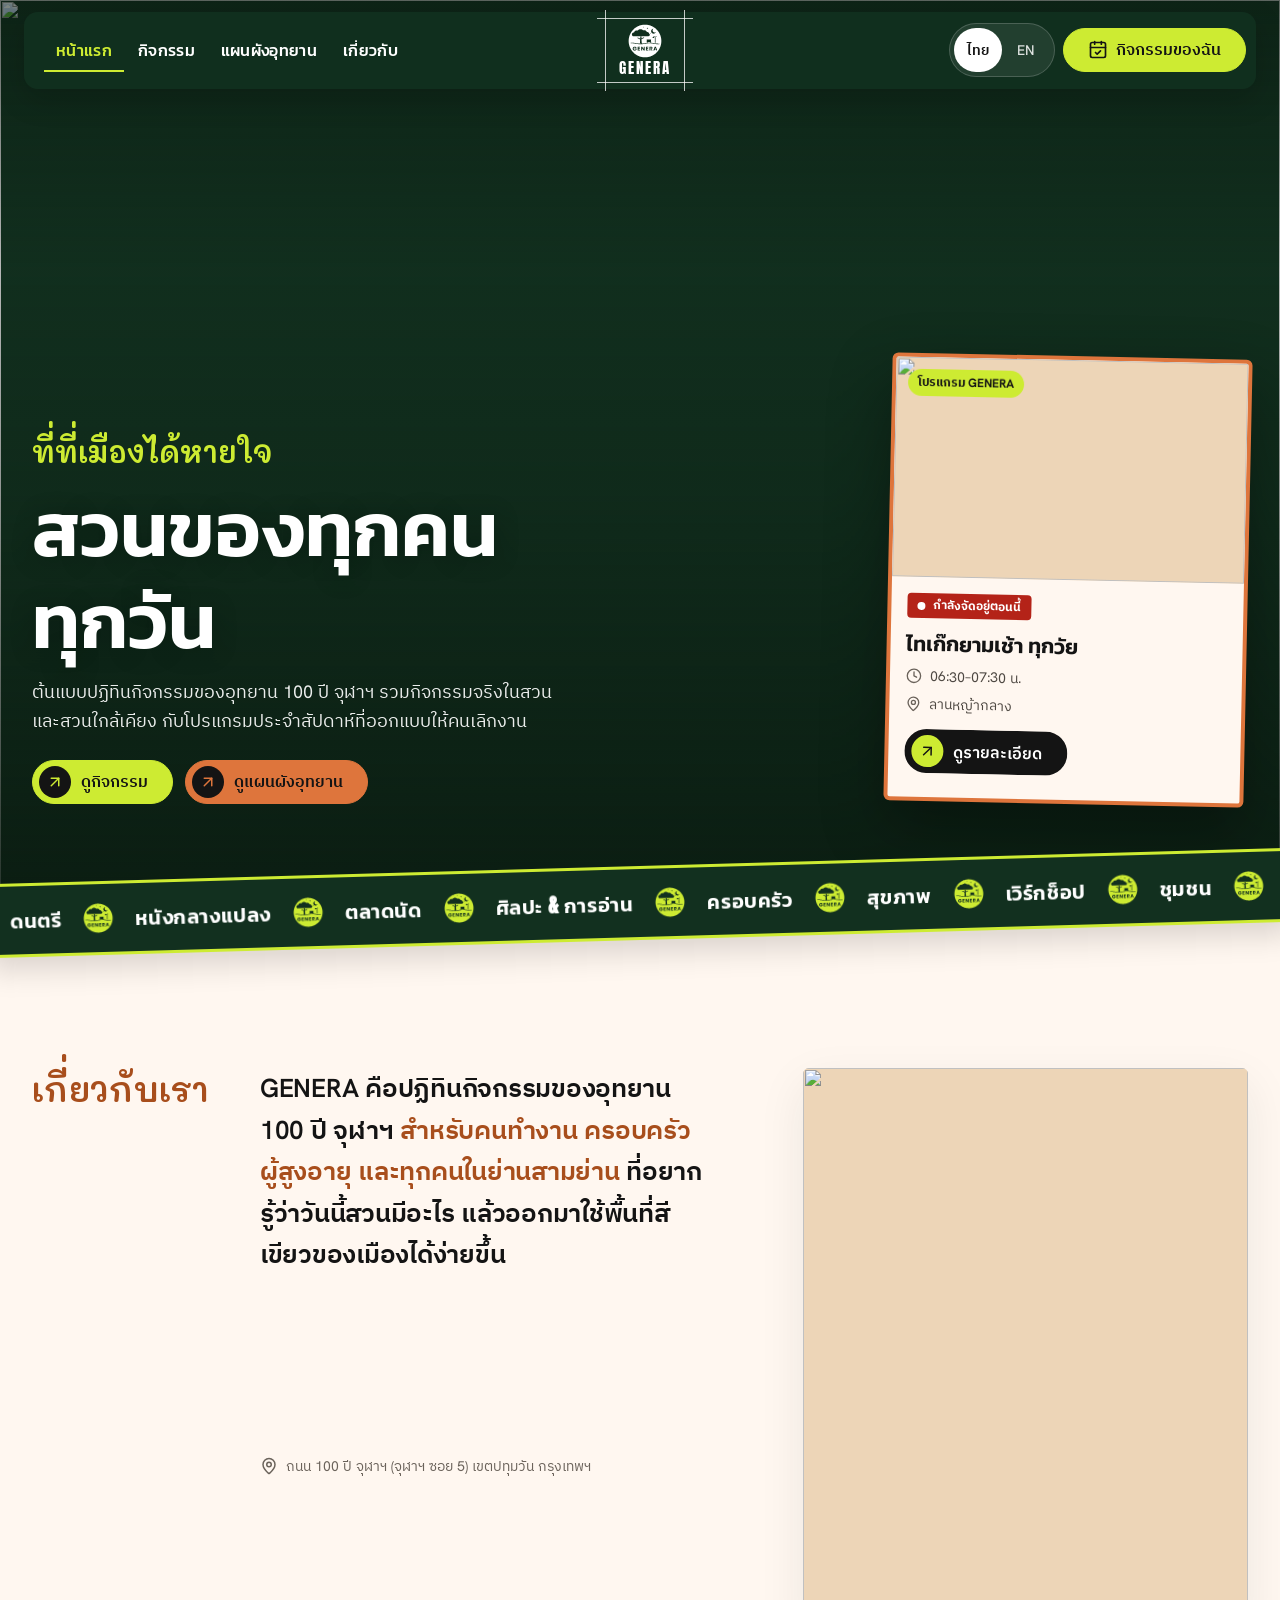
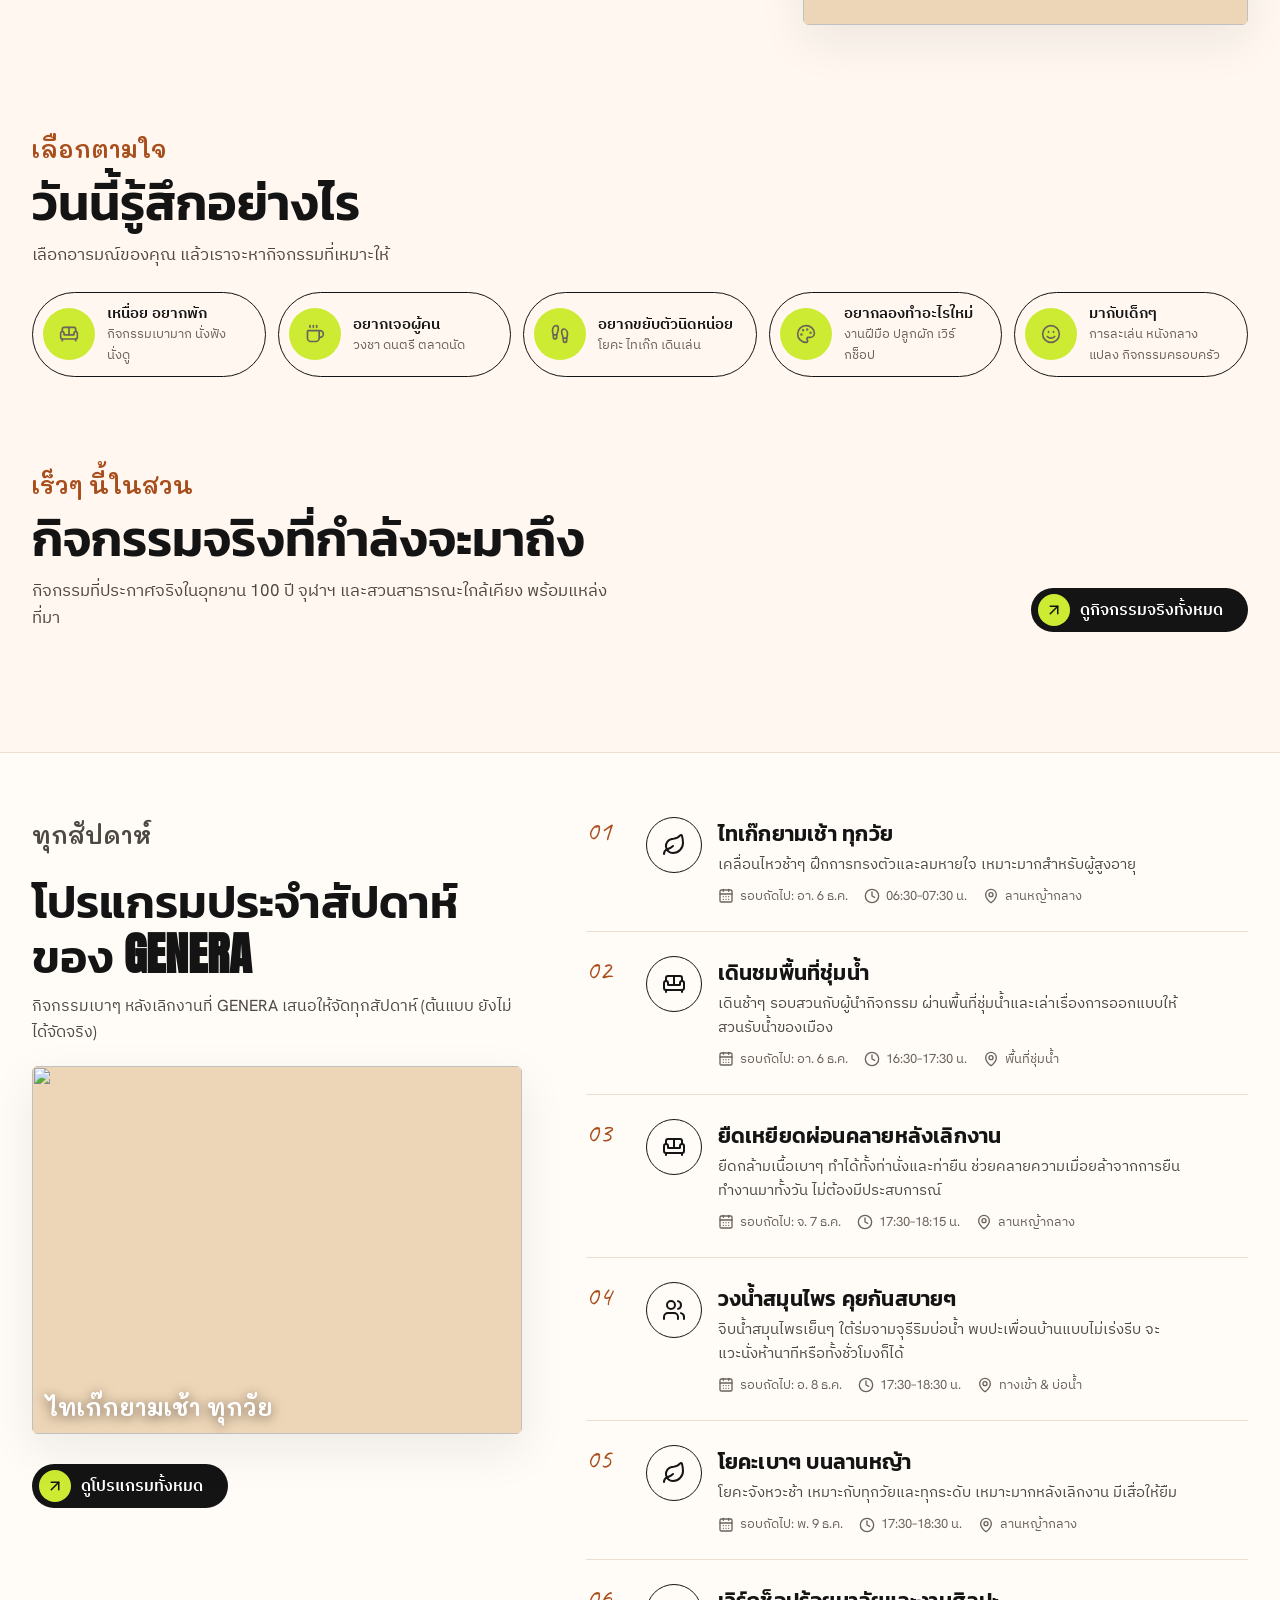
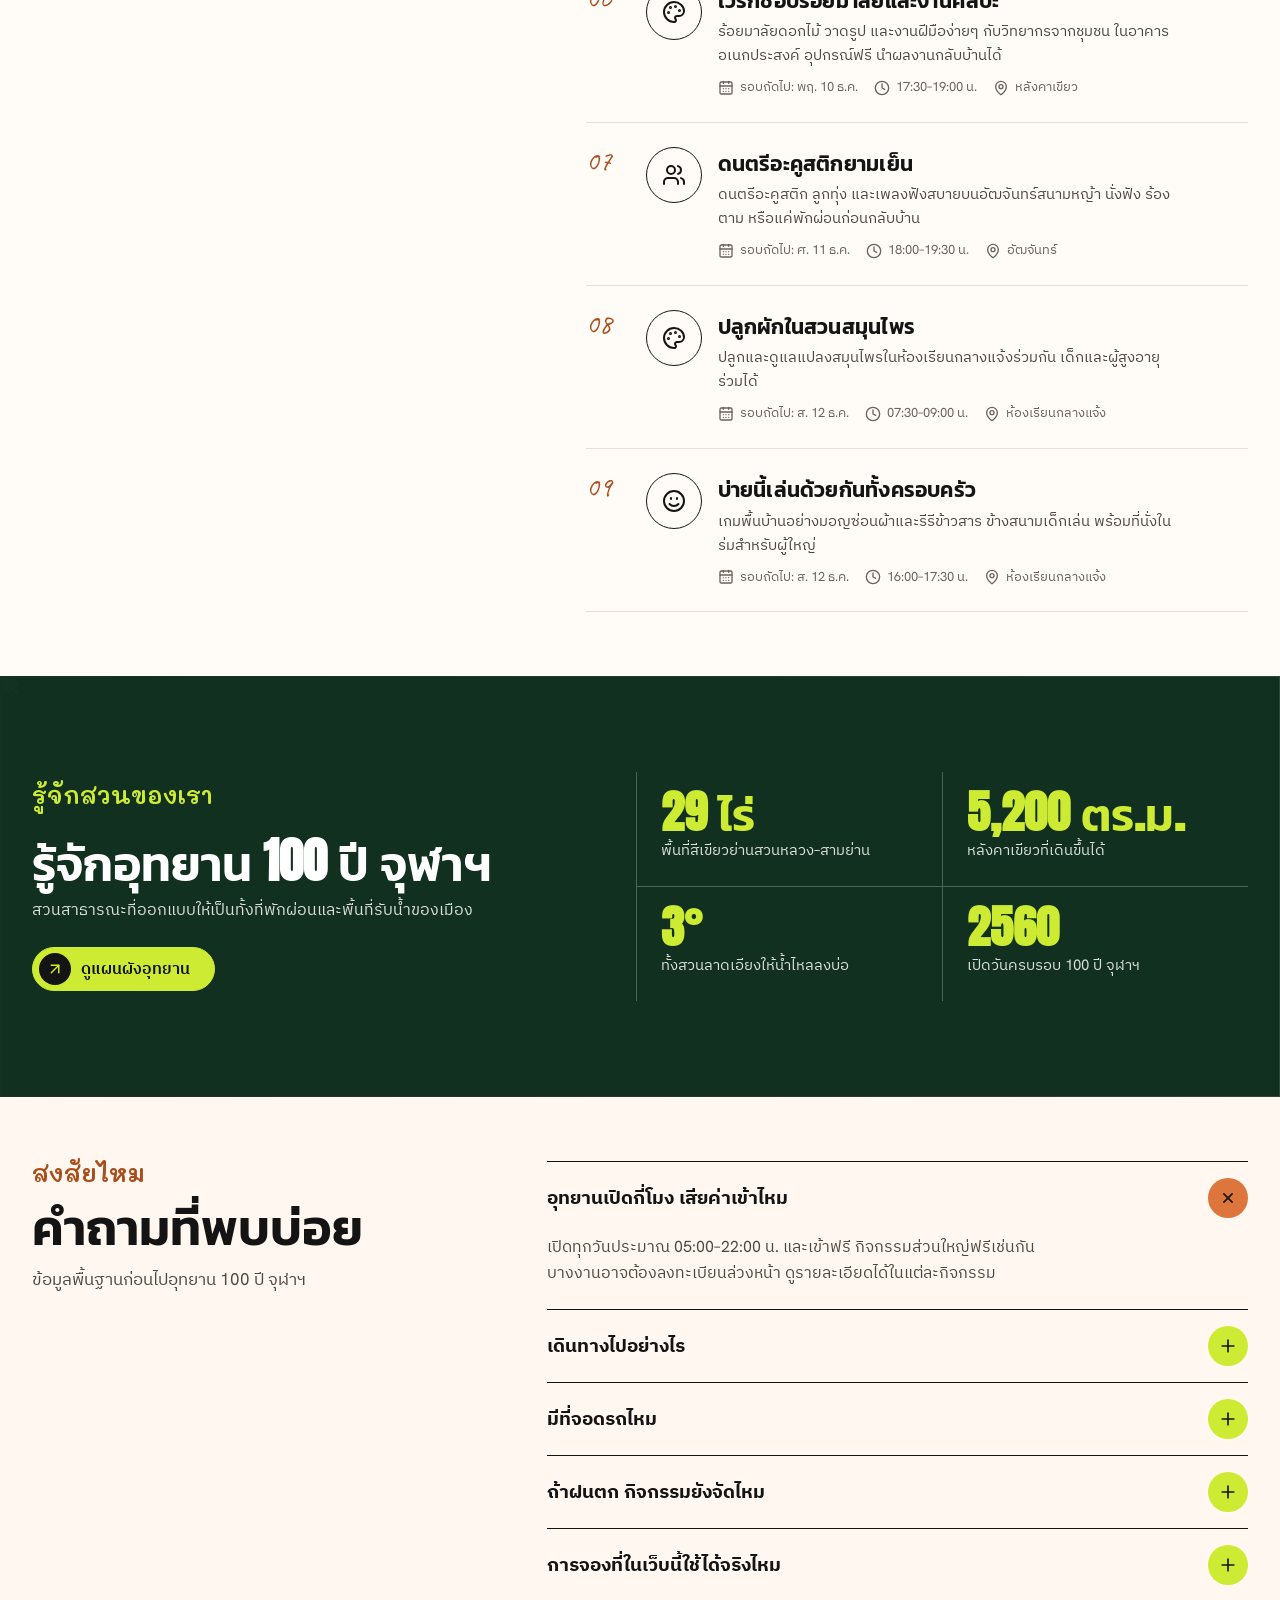
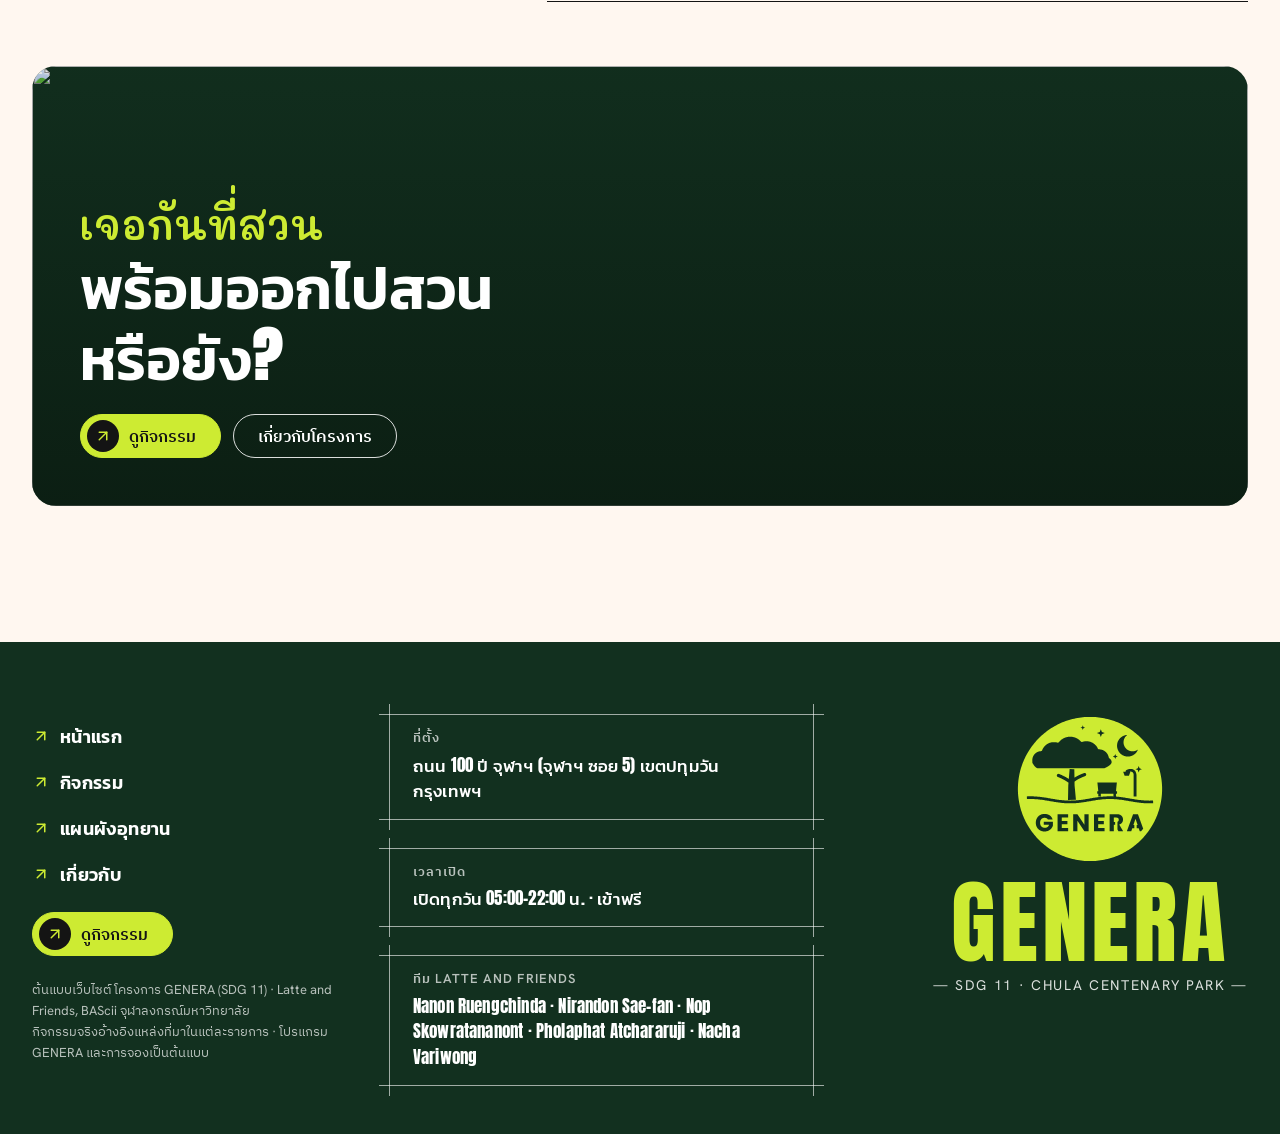
==== commit 0cd0f6a0: "Redesign: bold display type, photo hero, ribbon, numbered programme, stats band, FAQ, new footer Co-" ====
--- a/index.html
+++ b/index.html
@@ -7,8 +7,9 @@
 <title>GENERA — Park activity calendar</title>
 <link rel="preconnect" href="https://fonts.googleapis.com">
 <link rel="preconnect" href="https://fonts.gstatic.com" crossorigin>
-<link href="https://fonts.googleapis.com/css2?family=IBM+Plex+Sans+Thai:wght@400;500;600;700&display=swap" rel="stylesheet">
+<link href="https://fonts.googleapis.com/css2?family=Anton&family=Caveat:wght@500;600&family=Hanken+Grotesk:wght@400;500;600;700&family=IBM+Plex+Sans+Thai:wght@400;500;600;700&family=Kanit:wght@500;600&family=Mali:wght@500;600&display=swap" rel="stylesheet">
 <link rel="stylesheet" href="assets/css/styles.css">
+<link rel="stylesheet" href="assets/css/theme.css">
 <link rel="icon" href="assets/img/genera-logo.svg">
 </head>
 <body>
@@ -17,69 +18,110 @@
 <div class="app" id="app">
 <header class="site-header">
   <div class="inner">
+    <nav class="nav" aria-label="Main" id="mainNav"></nav>
     <a class="brand" href="#home" aria-label="GENERA — Home">
       <span class="brand-logo" aria-hidden="true"><svg viewBox="0 0 104 104"><use href="#genera-logo"/></svg></span>
       <span class="brand-name">GENERA</span>
     </a>
-    <nav class="nav" aria-label="Main" id="mainNav"></nav>
-    <div class="seg head-lang" role="group" aria-label="Language / ภาษา">
-      <button type="button" data-lang="th" lang="th">ไทย</button>
-      <button type="button" data-lang="en" lang="en">EN</button>
-    </div>
-    <button type="button" class="btn btn-secondary mine head-mine" data-action="mine"><span class="icon" data-icon="calendar-check" aria-hidden="true"></span><span data-i18n="myBookings"></span><span class="count" data-count hidden></span></button>
-    <button type="button" class="icon-btn menu-btn mine" id="menuBtn" aria-expanded="false" aria-controls="menuSheet"><span class="icon" data-icon="menu" aria-hidden="true"></span><span class="count" data-count hidden></span></button>
+    <div class="head-right">
+      <div class="seg head-lang" role="group" aria-label="Language / ภาษา">
+        <button type="button" data-lang="th" lang="th">ไทย</button>
+        <button type="button" data-lang="en" lang="en">EN</button>
+      </div>
+      <button type="button" class="btn btn-lime mine head-mine" data-action="mine"><span class="icon" data-icon="calendar-check" aria-hidden="true"></span><span data-i18n="myBookings"></span><span class="count" data-count hidden></span></button>
+      <button type="button" class="icon-btn menu-btn mine" id="menuBtn" aria-expanded="false" aria-controls="menuSheet"><span class="icon" data-icon="menu" aria-hidden="true"></span><span class="count" data-count hidden></span></button>
+    </div>
   </div>
 </header>
 
 <main class="page" id="main" tabindex="-1">
   <!-- HOME -->
   <section data-route="home" hidden>
-    <div class="hero-wrap">
-      <div class="hero">
-        <img class="hero-img" alt="" data-img="hero">
-        <div class="hero-fade" aria-hidden="true"></div>
-        <div class="hero-copy">
-          <p class="big"><span class="brand-logo" aria-hidden="true"><svg viewBox="0 0 104 104"><use href="#genera-logo"/></svg></span>GENERA</p>
-          <h1 tabindex="-1" data-i18n="heroTitle"></h1>
-          <p data-i18n="heroText"></p>
-          <div class="hero-actions">
-            <a class="btn btn-ghost-light" href="#map"><span data-i18n="exploreMap"></span><span class="icon" data-icon="arrow-right" aria-hidden="true"></span></a>
-            <a class="btn btn-light" href="#events" data-i18n="joinActs"></a>
+    <div class="hx-hero">
+      <img class="hx-hero-img" alt="" data-img="hero">
+      <div class="hx-hero-shade" aria-hidden="true"></div>
+      <div class="hx-hero-inner">
+        <div class="hx-hero-copy">
+          <p class="script hx-script" data-i18n="heroScript"></p>
+          <h1 class="display hx-title" tabindex="-1" data-i18n="heroBig"></h1>
+          <p class="hx-lede" data-i18n="heroText"></p>
+          <div class="hx-actions">
+            <a class="btn btn-lime btn-arrow" href="#events"><span class="arrow-dot" aria-hidden="true"><span class="icon" data-icon="arrow-up-right"></span></span><span data-i18n="joinActs"></span></a>
+            <a class="btn btn-orange btn-arrow" href="#map"><span class="arrow-dot" aria-hidden="true"><span class="icon" data-icon="arrow-up-right"></span></span><span data-i18n="exploreMap"></span></a>
           </div>
         </div>
-      </div>
-      <div class="features">
-        <div class="feature"><span class="icon" data-icon="sprout" aria-hidden="true"></span><div><b data-i18n="f1"></b><span data-i18n="f1s"></span></div></div>
-        <div class="feature"><span class="icon" data-icon="users" aria-hidden="true"></span><div><b data-i18n="f2"></b><span data-i18n="f2s"></span></div></div>
-        <div class="feature"><span class="icon" data-icon="accessibility" aria-hidden="true"></span><div><b data-i18n="f3"></b><span data-i18n="f3s"></span></div></div>
-      </div>
-    </div>
-    <section class="today-note" aria-live="polite" id="todayNote"></section>
-
-    <div class="section-head"><div><h2 class="section-title" data-i18n="moodTitle"></h2><p data-i18n="moodSub"></p></div></div>
-    <div class="moods" id="moods"></div>
-
-    <div class="section-head">
-      <div><h2 class="section-title" data-i18n="realTitle"></h2><p data-i18n="realSub"></p></div>
-      <button type="button" class="link-btn" data-gosrc="real"><span data-i18n="seeAllReal"></span><span class="icon" data-icon="arrow-right" aria-hidden="true"></span></button>
-    </div>
-    <div class="cards" id="realCards"></div>
-
-    <div class="section-head">
-      <div><h2 class="section-title" data-i18n="progTitle"></h2><p data-i18n="progSub"></p></div>
-      <button type="button" class="link-btn" data-gosrc="prog"><span data-i18n="seeAllProg"></span><span class="icon" data-icon="arrow-right" aria-hidden="true"></span></button>
-    </div>
-    <div class="cards" id="popCards"></div>
-
-    <div class="section-head"><div><h2 class="section-title" data-i18n="parkTitle"></h2><p data-i18n="parkSub"></p></div>
-      <a class="link-btn" href="#map"><span data-i18n="seePlan"></span><span class="icon" data-icon="arrow-right" aria-hidden="true"></span></a></div>
-    <div class="stats" id="parkStats"></div>
+        <aside class="upnext" id="todayNote" aria-live="polite"></aside>
+      </div>
+    </div>
+    <div class="ribbon" aria-hidden="true"><div class="ribbon-track" id="ribbon"></div></div>
+
+    <section class="wrap hx-about reveal">
+      <p class="script hx-label" data-i18n="aboutLabel"></p>
+      <p class="hx-statement" id="aboutStmt"></p>
+      <figure class="hx-about-img"><img alt="" data-img="z:lawn" loading="lazy"></figure>
+      <p class="hx-addr"><span class="icon" data-icon="map-pin" aria-hidden="true"></span><span data-i18n="addr"></span></p>
+    </section>
+
+    <section class="wrap hx-sec reveal">
+      <div class="hx-head"><p class="script" data-i18n="moodScript"></p><h2 class="display" data-i18n="moodTitle"></h2><p data-i18n="moodSub"></p></div>
+      <div class="moods" id="moods"></div>
+    </section>
+
+    <section class="wrap hx-sec reveal">
+      <div class="hx-head hx-head-row">
+        <div><p class="script" data-i18n="realScript"></p><h2 class="display" data-i18n="realTitle"></h2><p data-i18n="realSub"></p></div>
+        <button type="button" class="btn btn-dark btn-arrow" data-gosrc="real"><span class="arrow-dot" aria-hidden="true"><span class="icon" data-icon="arrow-up-right"></span></span><span data-i18n="seeAllReal"></span></button>
+      </div>
+      <div class="cards" id="realCards"></div>
+    </section>
+
+    <section class="hx-prog-band reveal">
+      <div class="wrap hx-prog">
+        <div class="hx-prog-side">
+          <p class="script" data-i18n="progScript"></p>
+          <h2 class="display" data-i18n="progTitle"></h2>
+          <p data-i18n="progSub"></p>
+          <figure class="hx-prog-img"><img alt="" id="progImg" loading="lazy"><figcaption class="script" id="progCap"></figcaption></figure>
+          <button type="button" class="btn btn-dark btn-arrow" data-gosrc="prog"><span class="arrow-dot" aria-hidden="true"><span class="icon" data-icon="arrow-up-right"></span></span><span data-i18n="seeAllProg"></span></button>
+        </div>
+        <ol class="hx-list" id="progList"></ol>
+      </div>
+    </section>
+
+    <section class="hx-stats reveal">
+      <img class="hx-stats-img" alt="" data-img="z:roof" loading="lazy">
+      <div class="wrap hx-stats-inner">
+        <div><p class="script" data-i18n="parkScript"></p><h2 class="display" data-i18n="parkTitle"></h2><p data-i18n="parkSub"></p>
+          <a class="btn btn-lime btn-arrow" href="#map"><span class="arrow-dot" aria-hidden="true"><span class="icon" data-icon="arrow-up-right"></span></span><span data-i18n="seePlan"></span></a></div>
+        <div class="hx-statgrid" id="parkStats"></div>
+      </div>
+    </section>
+
+    <section class="wrap hx-faq reveal">
+      <div class="hx-head"><p class="script" data-i18n="faqScript"></p><h2 class="display" data-i18n="faqTitle"></h2><p data-i18n="faqSub"></p></div>
+      <div class="faq" id="faq"></div>
+    </section>
+
+    <section class="wrap reveal">
+      <div class="hx-cta">
+        <img alt="" data-img="z:wetland" loading="lazy">
+        <div class="hx-cta-copy">
+          <p class="script" data-i18n="ctaScript"></p>
+          <h2 class="display" data-i18n="ctaTitle"></h2>
+          <div class="hx-actions">
+            <a class="btn btn-lime btn-arrow" href="#events"><span class="arrow-dot" aria-hidden="true"><span class="icon" data-icon="arrow-up-right"></span></span><span data-i18n="joinActs"></span></a>
+            <a class="btn btn-ghost-light" href="#about" data-i18n="ctaAbout"></a>
+          </div>
+        </div>
+      </div>
+    </section>
   </section>
 
   <!-- EVENTS -->
   <section data-route="events" hidden>
     <div class="ev-head">
       <div>
+        <p class="script page-script" data-i18n="evScript"></p>
         <h1 class="page-title" tabindex="-1" data-i18n="evTitle"></h1>
         <p class="page-lede" data-i18n="evLede"></p>
         <div class="searchbar">
@@ -143,6 +185,7 @@
   <section data-route="map" hidden>
     <div class="map-layout">
       <div>
+        <p class="script page-script" data-i18n="mapScript"></p>
         <h1 class="page-title" tabindex="-1" data-i18n="mapTitle"></h1>
         <p class="page-lede" data-i18n="mapLede"></p>
         <ul class="zones" id="zoneList"></ul>
@@ -160,7 +203,8 @@
 
   <!-- ABOUT -->
   <section data-route="about" hidden>
-    <h1 class="page-title" tabindex="-1" data-i18n="aboutTitle"></h1>
+    <p class="script page-script" data-i18n="aboutScript"></p>
+        <h1 class="page-title" tabindex="-1" data-i18n="aboutTitle"></h1>
     <p class="page-lede" data-i18n="aboutLede"></p>
     <div class="quote"><div class="eyebrow" data-i18n="hmwLabel"></div><p data-i18n="hmw"></p></div>
     <div class="about-grid">
@@ -187,7 +231,23 @@
 </main>
 
 <footer class="site-foot">
-  <div class="inner"><span data-i18n="foot1"></span><span data-i18n="foot2"></span></div>
+  <div class="inner">
+    <div class="foot-col">
+      <nav class="foot-nav" id="footNav" aria-label="Footer"></nav>
+      <a class="btn btn-lime btn-arrow" href="#events"><span class="arrow-dot" aria-hidden="true"><span class="icon" data-icon="arrow-up-right"></span></span><span data-i18n="joinActs"></span></a>
+      <p class="foot-small"><span data-i18n="foot1"></span><br><span data-i18n="foot2"></span></p>
+    </div>
+    <div class="foot-col">
+      <div class="crop"><h3 data-i18n="fLoc"></h3><p data-i18n="addr"></p></div>
+      <div class="crop"><h3 data-i18n="fHours"></h3><p data-i18n="hours"></p></div>
+      <div class="crop"><h3 data-i18n="teamTitle"></h3><p>Nanon Ruengchinda · Nirandon Sae-fan · Nop Skowratananont · Pholaphat Atchararuji · Nacha Variwong</p></div>
+    </div>
+    <div class="foot-brand" aria-hidden="true">
+      <span class="foot-logo"><svg viewBox="0 0 104 104"><use href="#genera-logo"/></svg></span>
+      <span class="foot-word">GENERA</span>
+      <span class="foot-tag">— SDG 11 · Chula Centenary Park —</span>
+    </div>
+  </div>
 </footer>
 </div>
 
--- a/assets/css/theme.css
+++ b/assets/css/theme.css
@@ -0,0 +1,340 @@
+/* =========================================================
+   GENERA theme — bold display type, handwritten accents,
+   warm cream + deep green + terracotta + lime.
+   Loaded after styles.css; overrides tokens and chrome.
+   ========================================================= */
+:root{
+  --bg:#FFF7F0; --surface:#FFFFFF; --surface-2:#FFFBF7;
+  --line:#EBDDCF; --line-strong:#D6C3AE;
+  --ink:#141414; --ink-2:#4E4842; --ink-3:#6B635B;
+  --green:#173F27; --green-hover:#0F2C1B; --green-ink:#173F27; --green-soft:#EEF3E2; --green-deep:#12301F;
+  --focus:#173F27;
+  --orange:#DE753C; --orange-ink:#A84E1C; --orange-soft:#FBE7DA;
+  --lime:#CDEB32; --lime-hover:#BBDA1F; --red:#B42318; --sand:#EDD5B7;
+  --display:"Anton","Kanit",Impact,"Arial Narrow",sans-serif;
+  --script:"Caveat","Mali",cursive;
+  --font:"Hanken Grotesk","IBM Plex Sans Thai",-apple-system,BlinkMacSystemFont,"Segoe UI",Roboto,"Noto Sans Thai",sans-serif;
+  --r-md:16px; --r-lg:24px;
+  --head-h:72px;
+}
+body{background:var(--bg)}
+h1,h2,h3{color:var(--ink)}
+a{color:var(--green)}
+
+/* ---------- type helpers ---------- */
+.display{font-family:var(--display);font-weight:400;text-transform:uppercase;letter-spacing:.005em;line-height:1.02;margin:0;color:var(--ink)}
+:lang(th) .display{font-weight:600;line-height:1.2;letter-spacing:0}
+.display-sm{font-family:var(--display);font-weight:400;text-transform:uppercase;line-height:1.1;letter-spacing:.01em;margin:0}
+:lang(th) .display-sm{font-weight:600;line-height:1.3}
+.script{font-family:var(--script);font-weight:600;color:var(--orange-ink);font-size:30px;line-height:1.1;margin:0}
+:lang(th) .script{font-size:24px;font-weight:600}
+.page-title{font-family:var(--display);font-weight:400;text-transform:uppercase;font-size:64px;line-height:1.02;color:var(--ink)}
+:lang(th) .page-title{font-weight:600;font-size:52px;line-height:1.2}
+.section-title{font-family:var(--display);font-weight:400;text-transform:uppercase;font-size:34px;line-height:1.1;color:var(--ink)}
+:lang(th) .section-title{font-weight:600;font-size:30px;line-height:1.25}
+
+/* ---------- buttons ---------- */
+.btn{font-family:var(--font)}
+.btn-primary{background:var(--green);color:#fff}
+.btn-lime{background:var(--lime);color:#141414;border-color:var(--lime)}
+.btn-orange{background:var(--orange);color:#141414;border-color:var(--orange)}
+.btn-dark{background:#141414;color:#fff}
+.btn-secondary{background:var(--surface);color:var(--ink);border-color:var(--line-strong)}
+.btn-arrow{padding-left:6px;gap:10px}
+.arrow-dot{width:32px;height:32px;border-radius:50%;display:grid;place-items:center;background:#141414;color:var(--lime);flex:none}
+.btn-dark .arrow-dot{background:var(--lime);color:#141414}
+.btn-orange .arrow-dot{background:#141414;color:var(--orange)}
+.arrow-dot .icon{width:18px;height:18px;transition:transform var(--dur-base) var(--ease-out)}
+@media (hover:hover){
+  .btn-lime:hover{background:var(--lime-hover);border-color:var(--lime-hover)}
+  .btn-orange:hover{background:#E8884F}
+  .btn-dark:hover{background:#2A2A2A}
+  .btn-arrow:hover .arrow-dot .icon{transform:rotate(45deg)}
+  .btn-secondary:hover{border-color:var(--ink)}
+}
+
+/* ---------- header: floating dark bar ---------- */
+.site-header{position:fixed;top:0;left:0;right:0;background:transparent;border:0;z-index:30;padding:12px var(--s5) 0;pointer-events:none}
+.site-header .inner{pointer-events:auto;max-width:1240px;margin:0 auto;min-height:var(--head-h);padding:6px 10px 6px 20px;display:grid;grid-template-columns:1fr auto 1fr;align-items:center;gap:var(--s4);background:rgba(18,48,31,.94);border-radius:14px;box-shadow:0 10px 30px rgba(0,0,0,.18)}
+.site-header .nav{justify-self:start;gap:2px}
+.site-header .nav a{color:#fff;font-family:var(--display);font-weight:400;font-size:17px;letter-spacing:.02em;padding:0 12px;border-radius:10px}
+:lang(th) .site-header .nav a{font-weight:500;font-size:16px}
+.site-header .nav a[aria-current="page"]{background:transparent;color:var(--lime);box-shadow:inset 0 -2px 0 var(--lime);border-radius:0}
+@media (hover:hover){.site-header .nav a:not([aria-current="page"]):hover{background:rgba(255,255,255,.1)}}
+.site-header .brand{margin:0;justify-self:center;flex-direction:column;gap:2px;padding:6px 14px;position:relative;color:#fff}
+.site-header .brand::before,.site-header .brand::after{content:"";position:absolute;pointer-events:none}
+.site-header .brand::before{inset:0 -8px;border-top:1px solid rgba(255,255,255,.75);border-bottom:1px solid rgba(255,255,255,.75)}
+.site-header .brand::after{inset:-8px 0;border-left:1px solid rgba(255,255,255,.75);border-right:1px solid rgba(255,255,255,.75)}
+.site-header .brand-logo{width:34px;height:34px;color:#fff}
+.site-header .brand-name{color:#fff;font-family:var(--display);font-weight:400;font-size:15px;letter-spacing:.14em}
+.head-right{justify-self:end;display:flex;align-items:center;gap:var(--s2)}
+.site-header .seg{background:rgba(255,255,255,.08);border-color:rgba(255,255,255,.18)}
+.site-header .seg button{color:rgba(255,255,255,.85)}
+.site-header .seg button[aria-pressed="true"]{background:#fff;color:#141414;box-shadow:none}
+.site-header .menu-btn{background:var(--lime);border-color:var(--lime);color:#141414}
+.site-header .head-mine{min-height:44px}
+main.page{padding-top:calc(var(--head-h) + 52px)}
+body[data-route="home"] main.page{max-width:none;padding:0 0 var(--s8);overflow-x:clip}
+@media (max-width:1100px){.site-header .nav a{padding:0 8px;font-size:15px}.head-mine [data-i18n]{display:none}.head-mine{padding:0 12px}}
+@media (max-width:899.98px){
+  .site-header .inner{grid-template-columns:auto 1fr;padding:6px 8px 6px 14px}
+  .site-header .nav,.head-lang,.head-mine{display:none}
+  .site-header .menu-btn{display:inline-grid}
+  .site-header .brand{justify-self:start;flex-direction:row;gap:10px;padding:4px 10px}
+  .site-header .brand::before{inset:0 -6px}.site-header .brand::after{inset:-6px 0}
+  .site-header .brand-name{font-size:18px}
+}
+@media (max-width:767.98px){
+  :root{--head-h:60px}
+  .site-header{padding:8px var(--s3) 0}
+  .site-header .brand-logo{width:30px;height:30px}
+  main.page{padding-top:calc(var(--head-h) + 36px)}
+  .page-title{font-size:44px}
+  :lang(th) .page-title{font-size:36px}
+}
+
+/* ---------- home: hero ---------- */
+.wrap{width:100%;max-width:1280px;margin-inline:auto;padding-inline:var(--s6)}
+.hx-hero{position:relative;min-height:max(680px,100svh);display:flex;align-items:flex-end;color:#fff;overflow:hidden;background:var(--green-deep)}
+.hx-hero-img{position:absolute;inset:0;width:100%;height:100%;object-fit:cover;transform:scale(1.04);animation:hxZoom 18s var(--ease-out) forwards}
+@keyframes hxZoom{to{transform:scale(1)}}
+.hx-hero-shade{position:absolute;inset:0;background:linear-gradient(180deg,rgba(10,26,16,.55) 0%,rgba(10,26,16,.05) 30%,rgba(10,26,16,.25) 55%,rgba(10,26,16,.85) 100%)}
+.hx-hero-inner{position:relative;width:100%;max-width:1280px;margin:0 auto;padding:140px var(--s6) 96px;display:grid;grid-template-columns:minmax(0,1fr) 360px;gap:var(--s7);align-items:end}
+.hx-script{color:var(--lime);font-size:40px}
+:lang(th) .hx-script{font-size:30px}
+.hx-title{color:#fff;font-size:clamp(52px,7.4vw,108px);margin-top:var(--s2);text-shadow:0 2px 24px rgba(0,0,0,.25);max-width:14ch}
+:lang(th) .hx-title{font-size:clamp(46px,6vw,84px);max-width:16ch}
+.hx-lede{font-size:18px;line-height:1.6;max-width:52ch;margin:var(--s4) 0 0;color:rgba(255,255,255,.92)}
+.hx-actions{display:flex;flex-wrap:wrap;gap:var(--s3);margin-top:var(--s5)}
+
+/* up-next poster card */
+.upnext{background:var(--bg);color:var(--ink);border:4px solid var(--orange);border-radius:6px;box-shadow:0 24px 60px rgba(0,0,0,.35);overflow:hidden;transform:rotate(1.2deg)}
+.upnext-media{position:relative;aspect-ratio:16/10;background:var(--sand)}
+.upnext-media img{position:absolute;inset:0;width:100%;height:100%;object-fit:cover}
+.upnext-kind{position:absolute;left:12px;top:12px;background:var(--lime);color:#141414;font-size:12px;font-weight:700;padding:4px 10px;border-radius:999px}
+.upnext-body{padding:var(--s4) var(--s4) var(--s5);display:flex;flex-direction:column;gap:6px}
+.upnext-eyebrow{display:inline-flex;align-items:center;gap:8px;align-self:flex-start;background:var(--red);color:#fff;font-size:12px;font-weight:700;padding:3px 10px;border-radius:4px}
+.upnext-eyebrow .dot{width:8px;height:8px;border-radius:50%;background:#fff}
+.upnext-eyebrow.live .dot{animation:pulse 1.4s ease-in-out infinite}
+@keyframes pulse{50%{opacity:.25}}
+.upnext-title{font-family:var(--display);font-weight:400;text-transform:uppercase;font-size:24px;line-height:1.15;margin:4px 0 2px}
+:lang(th) .upnext-title{font-weight:600;font-size:21px;line-height:1.35}
+.upnext .meta-row{font-size:14px}
+.upnext .btn{margin-top:var(--s2);align-self:flex-start}
+
+/* ribbon */
+.ribbon{position:relative;z-index:2;margin:-34px -12px 0;background:var(--green-deep);color:#fff;transform:rotate(-1.6deg);border-top:3px solid var(--lime);border-bottom:3px solid var(--lime);overflow:hidden;box-shadow:0 12px 30px rgba(0,0,0,.15)}
+.ribbon-track{display:flex;width:max-content;animation:ribbon 48s linear infinite}
+.rb-run{display:flex;align-items:center;flex:none}
+.rb-item{font-family:var(--display);font-size:22px;text-transform:uppercase;letter-spacing:.03em;padding:18px 22px;white-space:nowrap}
+:lang(th) .rb-item{font-weight:600;font-size:20px}
+.rb-logo{width:30px;height:30px;color:var(--lime);display:inline-grid;flex:none}
+.rb-logo svg{width:100%;height:100%}
+@keyframes ribbon{to{transform:translateX(-50%)}}
+
+/* about statement */
+.hx-about{display:grid;grid-template-columns:180px minmax(0,1fr) minmax(0,.9fr);gap:var(--s6) var(--s7);align-items:start;padding-top:128px;padding-bottom:var(--s8)}
+.hx-label{font-size:44px;padding-top:4px}
+:lang(th) .hx-label{font-size:34px}
+.hx-statement{font-size:30px;line-height:1.4;font-weight:600;margin:0;letter-spacing:-.01em;max-width:24ch}
+:lang(th) .hx-statement{font-size:26px;line-height:1.6;max-width:30ch}
+.hx-statement em{font-style:normal;color:var(--orange-ink)}
+.hx-about-img{margin:0;grid-row:span 2;border-radius:6px;overflow:hidden;aspect-ratio:4/5;background:var(--sand);box-shadow:var(--shadow-2)}
+.hx-about-img img{width:100%;height:100%;object-fit:cover;display:block}
+.hx-addr{grid-column:2;display:flex;gap:8px;align-items:flex-start;color:var(--ink-3);font-size:14px;margin:0}
+.hx-addr .icon{width:18px;height:18px;margin-top:2px}
+
+/* section heads */
+.hx-sec{padding-block:var(--s7)}
+.hx-head{display:flex;flex-direction:column;gap:6px;margin-bottom:var(--s5);max-width:720px}
+.hx-head h2{font-size:clamp(40px,5vw,64px)}
+:lang(th) .hx-head h2{font-size:clamp(34px,4vw,50px)}
+.hx-head > p:last-child,.hx-head div > p:last-child{margin:6px 0 0;color:var(--ink-2);font-size:17px;max-width:60ch}
+.hx-head-row{max-width:none;flex-direction:row;align-items:flex-end;justify-content:space-between;gap:var(--s5);flex-wrap:wrap}
+.hx-head-row > div{max-width:720px;display:flex;flex-direction:column;gap:6px}
+
+/* moods as big pills */
+.moods{grid-template-columns:repeat(auto-fill,minmax(230px,1fr));gap:var(--s3)}
+.mood{border-radius:999px;border:1.5px solid var(--ink);background:transparent;box-shadow:none;padding:10px 22px 10px 10px;min-height:76px}
+.mood .mood-ic{width:52px;height:52px;border-radius:50%;background:var(--lime);color:#141414;display:grid;place-items:center;flex:none}
+.mood b{font-size:15px}
+.mood span span{font-size:13px;color:var(--ink-3)}
+@media (hover:hover){.mood:hover{background:var(--green-deep);color:#fff;border-color:var(--green-deep)}.mood:hover span span{color:rgba(255,255,255,.8)}}
+
+/* cards: framed posters */
+.cards{gap:var(--s5)}
+.card{border-radius:8px;border:1px solid var(--line);box-shadow:0 2px 0 rgba(0,0,0,.02);background:var(--surface);transition:transform var(--dur-base) var(--ease-out),box-shadow var(--dur-base) var(--ease-out)}
+.card:has(.src-badge.real){border:4px solid var(--orange)}
+.card-media{border-radius:0}
+.card-title{font-family:var(--display);font-weight:400;text-transform:uppercase;font-size:21px;line-height:1.15;letter-spacing:.01em}
+:lang(th) .card-title{font-weight:600;font-size:18px;line-height:1.35}
+.src-badge.real{align-self:flex-start;background:var(--red);color:#fff;padding:2px 8px;border-radius:4px}
+.src-badge.prog{align-self:flex-start;background:var(--lime);color:#141414;padding:2px 8px;border-radius:4px}
+.src-badge .icon{color:inherit}
+@media (hover:hover){.card:hover{transform:translateY(-4px);box-shadow:0 18px 40px rgba(20,20,20,.12)}}
+.pz-chip b{color:var(--orange-ink)}
+
+/* programme band */
+.hx-prog-band{background:var(--surface-2);border-top:1px solid var(--line);margin-top:var(--s7);padding-block:var(--s8)}
+.hx-prog{display:grid;grid-template-columns:minmax(0,.85fr) minmax(0,1.15fr);gap:var(--s8);align-items:start}
+.hx-prog-side{position:sticky;top:calc(var(--head-h) + 40px);display:flex;flex-direction:column;gap:6px;align-items:flex-start}
+.hx-prog-side h2{font-size:clamp(38px,4.4vw,58px)}
+:lang(th) .hx-prog-side h2{font-size:clamp(32px,3.6vw,46px)}
+.hx-prog-side > p{color:var(--ink-2);margin:6px 0 var(--s4)}
+.hx-prog-img{margin:0 0 var(--s5);width:100%;position:relative;aspect-ratio:4/3;border-radius:6px;overflow:hidden;background:var(--sand);box-shadow:var(--shadow-2)}
+.hx-prog-img img{width:100%;height:100%;object-fit:cover;display:block;transition:opacity var(--dur-base)}
+.hx-prog-img figcaption{position:absolute;left:14px;bottom:12px;color:#fff;font-size:30px;text-shadow:0 2px 12px rgba(0,0,0,.55)}
+:lang(th) .hx-prog-img figcaption{font-size:24px}
+.hx-list{list-style:none;margin:0;padding:0}
+.hx-row{position:relative;display:grid;grid-template-columns:44px 56px minmax(0,1fr);gap:var(--s4);padding:var(--s5) 0;border-bottom:1px solid var(--line)}
+.hx-row:first-child{padding-top:0}
+.hx-num{font-family:var(--script);font-size:28px;color:var(--orange-ink);line-height:1}
+.hx-ic{width:56px;height:56px;border-radius:50%;border:1.5px solid var(--ink);display:grid;place-items:center;color:var(--ink)}
+.hx-ic .icon{width:24px;height:24px}
+.hx-row h3{font-size:26px;margin:2px 0 6px}
+:lang(th) .hx-row h3{font-size:21px}
+.hx-row h3 button{all:unset;cursor:pointer}
+.hx-row h3 button::after{content:"";position:absolute;inset:0}
+.hx-row h3 button:focus-visible{outline:none}
+.hx-row:has(h3 button:focus-visible){outline:2px solid var(--focus);outline-offset:4px;border-radius:8px}
+.hx-row p{margin:0;color:var(--ink-2);font-size:15px;max-width:58ch}
+.hx-row-meta{display:flex;flex-wrap:wrap;gap:6px 16px;margin-top:10px;font-size:13px;color:var(--ink-3)}
+.hx-row-meta span{display:inline-flex;align-items:center;gap:6px}
+.hx-row-meta .icon{width:16px;height:16px}
+@media (hover:hover){.hx-row:hover h3{color:var(--orange-ink)}.hx-row:hover .hx-ic{background:var(--lime);border-color:var(--lime)}}
+
+/* stats band */
+.hx-stats{position:relative;color:#fff;background:var(--green-deep);overflow:hidden}
+.hx-stats-img{position:absolute;inset:0;width:100%;height:100%;object-fit:cover;opacity:.32}
+.hx-stats::after{content:"";position:absolute;inset:0;background:linear-gradient(90deg,rgba(18,48,31,.96) 0%,rgba(18,48,31,.7) 60%,rgba(18,48,31,.5) 100%)}
+.hx-stats-inner{position:relative;z-index:1;display:grid;grid-template-columns:minmax(0,1fr) minmax(0,1.1fr);gap:var(--s7);align-items:center;padding-block:96px}
+.hx-stats .script{color:var(--lime)}
+.hx-stats h2{color:#fff;font-size:clamp(40px,4.6vw,62px);margin:6px 0}
+:lang(th) .hx-stats h2{font-size:clamp(32px,3.8vw,48px)}
+.hx-stats p{color:rgba(255,255,255,.85);margin:0 0 var(--s5)}
+.hx-statgrid{display:grid;grid-template-columns:1fr 1fr;gap:0}
+.hx-statgrid .stat{background:transparent;border:0;border-left:1px solid rgba(255,255,255,.25);border-radius:0;box-shadow:none;padding:var(--s4) var(--s5) var(--s5)}
+.hx-statgrid .stat:nth-child(-n+2){border-bottom:1px solid rgba(255,255,255,.25)}
+.hx-statgrid .stat b{font-family:var(--display);font-weight:400;color:var(--lime);font-size:58px;line-height:1.05}
+:lang(th) .hx-statgrid .stat b{font-weight:600;font-size:46px}
+.hx-statgrid .stat span{color:rgba(255,255,255,.85);font-size:15px}
+
+/* FAQ */
+.hx-faq{display:grid;grid-template-columns:minmax(0,.8fr) minmax(0,1.2fr);gap:var(--s7);padding-block:var(--s8)}
+.faq{border-top:1.5px solid var(--ink)}
+.faq-item{border-bottom:1.5px solid var(--ink)}
+.faq-item summary{list-style:none;cursor:pointer;display:flex;align-items:center;justify-content:space-between;gap:var(--s4);min-height:72px;padding:var(--s3) 0;font-weight:700;font-size:19px}
+.faq-item summary::-webkit-details-marker{display:none}
+.faq-ic{width:40px;height:40px;border-radius:50%;background:var(--lime);display:grid;place-items:center;flex:none;transition:transform var(--dur-base) var(--ease-out)}
+.faq-item[open] .faq-ic{transform:rotate(45deg);background:var(--orange)}
+.faq-item p{margin:0 0 var(--s5);color:var(--ink-2);max-width:62ch;padding-right:56px}
+.faq-item summary:focus-visible{outline:2px solid var(--focus);outline-offset:4px}
+@media (hover:hover){.faq-item summary:hover{color:var(--orange-ink)}}
+
+/* CTA */
+.hx-cta{position:relative;border-radius:var(--r-lg);overflow:hidden;min-height:440px;display:flex;align-items:flex-end;background:var(--green-deep);color:#fff;margin-bottom:var(--s5)}
+.hx-cta img{position:absolute;inset:0;width:100%;height:100%;object-fit:cover}
+.hx-cta::after{content:"";position:absolute;inset:0;background:linear-gradient(180deg,rgba(10,26,16,.1),rgba(10,26,16,.8))}
+.hx-cta-copy{position:relative;z-index:1;padding:var(--s7)}
+.hx-cta .script{color:var(--lime);font-size:40px}
+.hx-cta h2{color:#fff;font-size:clamp(44px,6vw,88px);max-width:14ch}
+:lang(th) .hx-cta h2{font-size:clamp(36px,4.6vw,64px)}
+
+/* reveal on scroll */
+.reveal{opacity:0;transform:translateY(28px);transition:opacity 600ms var(--ease-out),transform 600ms var(--ease-out)}
+.reveal.in{opacity:1;transform:none}
+
+/* ---------- footer ---------- */
+footer.site-foot{background:var(--green-deep);color:#fff;border:0;margin-top:var(--s7)}
+footer.site-foot .inner{max-width:1280px;margin:0 auto;padding:72px var(--s6) var(--s7);display:grid;grid-template-columns:minmax(0,.8fr) minmax(0,1.1fr) minmax(0,1fr);gap:var(--s7);font-size:15px;color:#fff;align-items:start}
+.foot-col{display:flex;flex-direction:column;gap:var(--s4);align-items:flex-start}
+.foot-nav{display:flex;flex-direction:column;gap:2px}
+.foot-nav a{display:inline-flex;align-items:center;gap:10px;min-height:44px;color:#fff;text-decoration:none;font-family:var(--display);font-size:20px;letter-spacing:.02em}
+:lang(th) .foot-nav a{font-weight:600;font-size:18px}
+.foot-nav a .icon{width:18px;height:18px;color:var(--lime)}
+@media (hover:hover){.foot-nav a:hover{color:var(--lime)}}
+.foot-small{margin:var(--s2) 0 0;font-size:13px;color:rgba(255,255,255,.7);line-height:1.6}
+.crop{position:relative;padding:var(--s4) var(--s5);width:100%}
+.crop::before,.crop::after{content:"";position:absolute;pointer-events:none}
+.crop::before{inset:0 -10px;border-top:1px solid rgba(255,255,255,.6);border-bottom:1px solid rgba(255,255,255,.6)}
+.crop::after{inset:-10px 0;border-left:1px solid rgba(255,255,255,.6);border-right:1px solid rgba(255,255,255,.6)}
+.crop h3{margin:0 0 6px;font-size:13px;font-weight:600;color:rgba(255,255,255,.7);text-transform:uppercase;letter-spacing:.08em}
+.crop p{margin:0;font-family:var(--display);font-size:19px;line-height:1.35;letter-spacing:.01em}
+:lang(th) .crop p{font-weight:500;font-size:17px;line-height:1.5}
+.foot-col .crop + .crop{margin-top:var(--s3)}
+.foot-brand{display:flex;flex-direction:column;align-items:center;justify-self:end;color:var(--lime);text-align:center}
+.foot-logo{width:150px;height:150px;display:block}
+.foot-logo svg{width:100%;height:100%}
+.foot-word{font-family:var(--display);font-size:92px;line-height:1;letter-spacing:.04em;margin-top:var(--s3)}
+.foot-tag{font-size:14px;letter-spacing:.12em;text-transform:uppercase;color:rgba(255,255,255,.85);margin-top:6px}
+
+/* ---------- inner pages ---------- */
+body:not([data-route="home"]) main.page > section > .page-title,
+.ev-head .page-title,.map-layout .page-title{margin-top:0}
+.calcard,.daypanel,.month,.week-card,.map-card,.facilities,.acard,.stat,.quote,.sources,.team,.zones button{border-radius:12px}
+.quote{background:var(--green-deep);color:#fff;border:0}
+.quote .eyebrow{color:var(--lime);font-family:var(--script);font-size:26px;font-weight:600;text-transform:none;letter-spacing:0}
+.quote p{color:#fff}
+.acard .icon{color:#141414;background:var(--lime);border-radius:50%;padding:10px;width:44px;height:44px}
+.chip[aria-pressed="true"],.zones button[aria-pressed="true"]{background:var(--green-deep);border-color:var(--green-deep);color:#fff}
+.seg button[aria-pressed="true"]{box-shadow:0 0 0 1px var(--ink)}
+.weekstrip button[aria-pressed="true"]{background:var(--green-deep);color:#fff}
+.stat b{font-family:var(--display);font-weight:400;font-size:40px;color:var(--green-deep)}
+:lang(th) .stat b{font-weight:600;font-size:34px}
+.day-head h2,.daypanel h2,.calnav h2{font-family:var(--display);font-weight:400;text-transform:uppercase;letter-spacing:.01em}
+:lang(th) .day-head h2,:lang(th) .daypanel h2,:lang(th) .calnav h2{font-weight:600}
+.drawer h2#pTitle,.drawer .d-content h2{font-family:var(--display);font-weight:400;text-transform:uppercase;font-size:30px;line-height:1.1}
+:lang(th) .drawer h2#pTitle,:lang(th) .drawer .d-content h2{font-weight:600;font-size:26px;line-height:1.3}
+
+/* ---------- responsive ---------- */
+@media (max-width:1023.98px){
+  .hx-hero-inner{grid-template-columns:minmax(0,1fr);padding-bottom:88px}
+  .upnext{max-width:420px;transform:none}
+  .hx-about{grid-template-columns:minmax(0,1fr) minmax(0,.8fr)}
+  .hx-label{grid-column:1/-1}
+  .hx-addr{grid-column:1}
+  .hx-prog,.hx-stats-inner,.hx-faq{grid-template-columns:minmax(0,1fr);gap:var(--s6)}
+  .hx-prog-side{position:static}
+  .hx-prog-img{max-width:560px}
+  footer.site-foot .inner{grid-template-columns:1fr 1fr}
+  .foot-brand{grid-column:1/-1;justify-self:center}
+}
+@media (max-width:767.98px){
+  .wrap{padding-inline:var(--s4)}
+  .hx-hero{min-height:0}
+  .hx-hero-inner{padding:112px var(--s4) 72px;gap:var(--s5)}
+  .hx-script{font-size:30px}
+  :lang(th) .hx-script{font-size:24px}
+  .hx-lede{font-size:16px}
+  .hx-actions .btn{flex:1 1 100%;justify-content:flex-start}
+  .ribbon{margin-top:-24px}
+  .rb-item{font-size:18px;padding:14px 16px}
+  .hx-about{grid-template-columns:minmax(0,1fr);padding-top:88px;gap:var(--s4)}
+  .hx-about-img{grid-row:auto;aspect-ratio:4/3}
+  .hx-addr{grid-column:auto}
+  .hx-statement{font-size:23px}
+  :lang(th) .hx-statement{font-size:21px}
+  .moods{grid-template-columns:minmax(0,1fr)}
+  .hx-prog-band{padding-block:var(--s7)}
+  .hx-row{grid-template-columns:44px minmax(0,1fr);gap:var(--s3)}
+  .hx-row .hx-num{grid-row:1}
+  .hx-ic{display:none}
+  .hx-stats-inner{padding-block:var(--s8)}
+  .hx-statgrid .stat{padding:var(--s3) var(--s4) var(--s4)}
+  .hx-statgrid .stat b{font-size:40px}
+  :lang(th) .hx-statgrid .stat b{font-size:32px}
+  .faq-item summary{font-size:17px}
+  .faq-item p{padding-right:0}
+  .hx-cta{min-height:380px}
+  .hx-cta-copy{padding:var(--s5)}
+  footer.site-foot .inner{grid-template-columns:minmax(0,1fr);padding:56px var(--s4) var(--s6)}
+  .foot-word{font-size:64px}
+  .foot-logo{width:110px;height:110px}
+}
+@media (prefers-reduced-motion:reduce){
+  .ribbon-track,.hx-hero-img,.upnext-eyebrow.live .dot{animation:none !important}
+  .hx-hero-img{transform:none}
+  .reveal{opacity:1;transform:none;transition:none}
+  .card{transition:none}
+}
+.page-script{margin-bottom:6px}
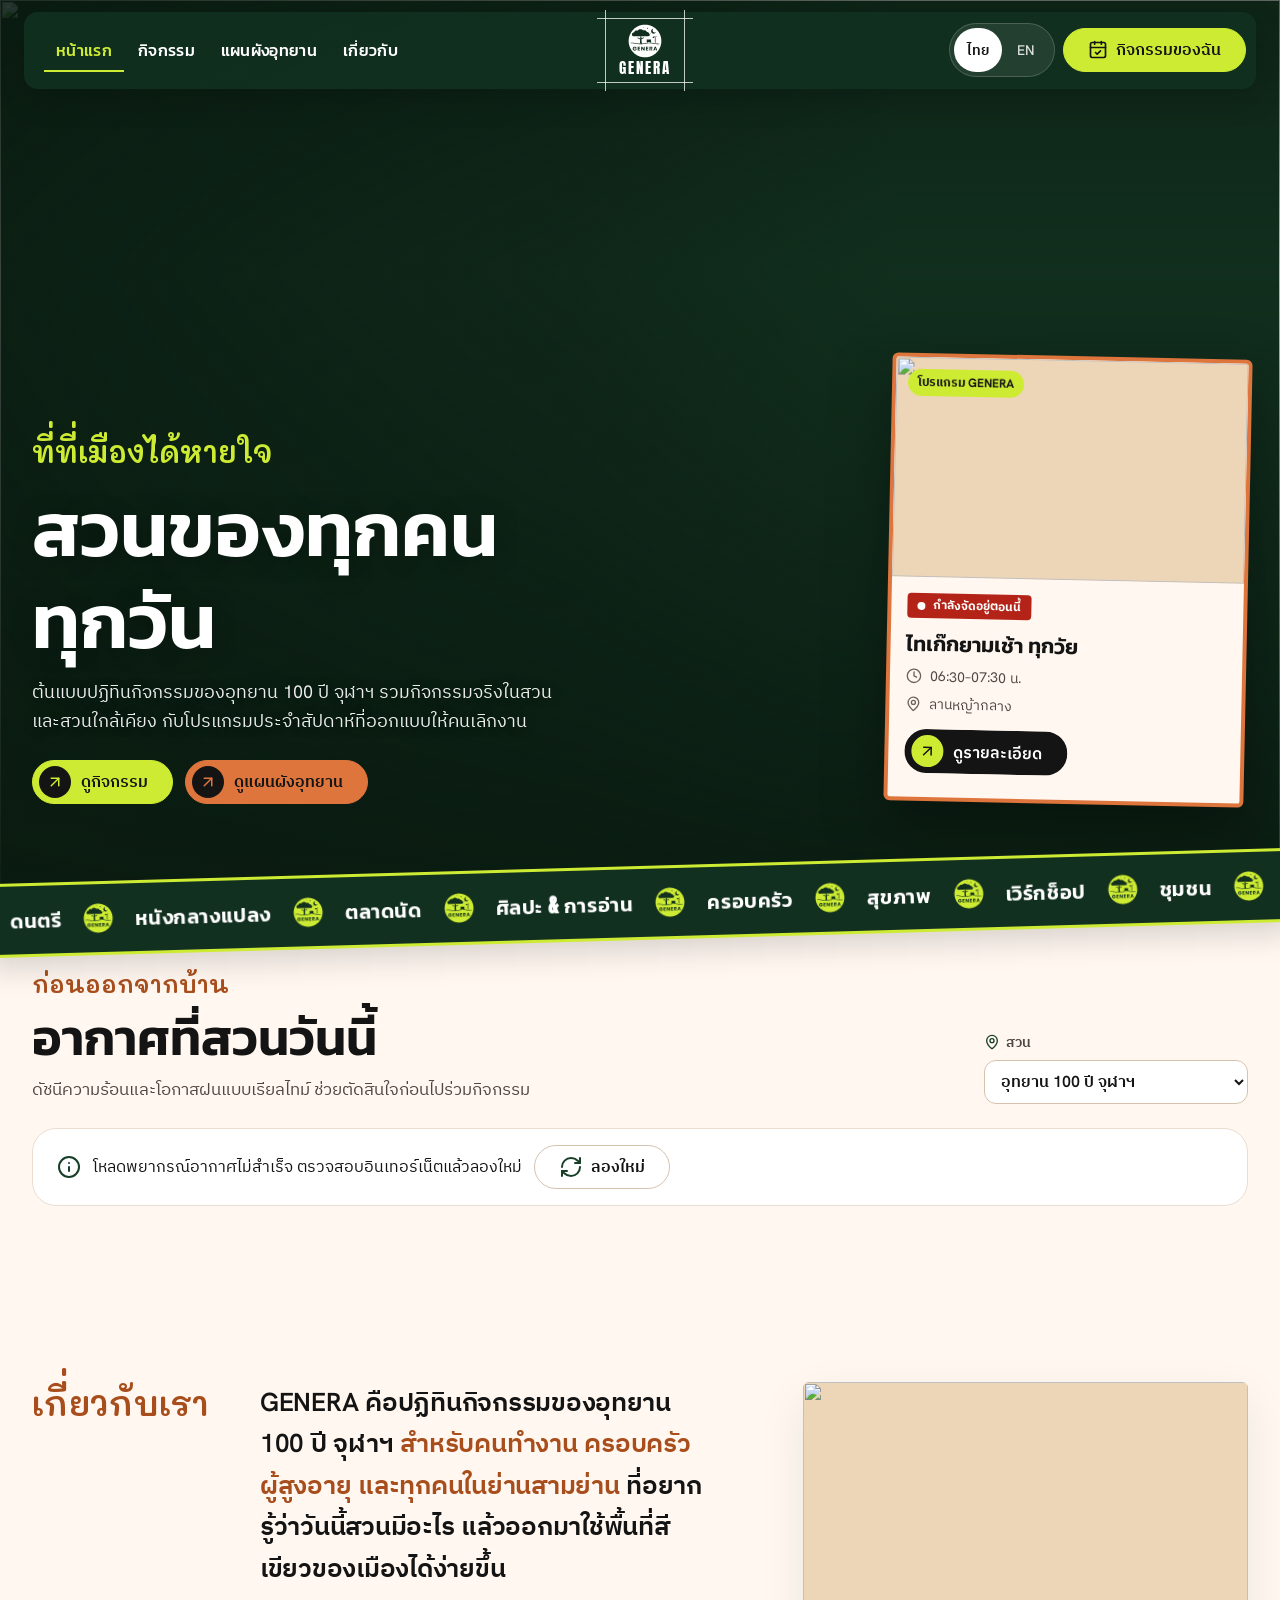
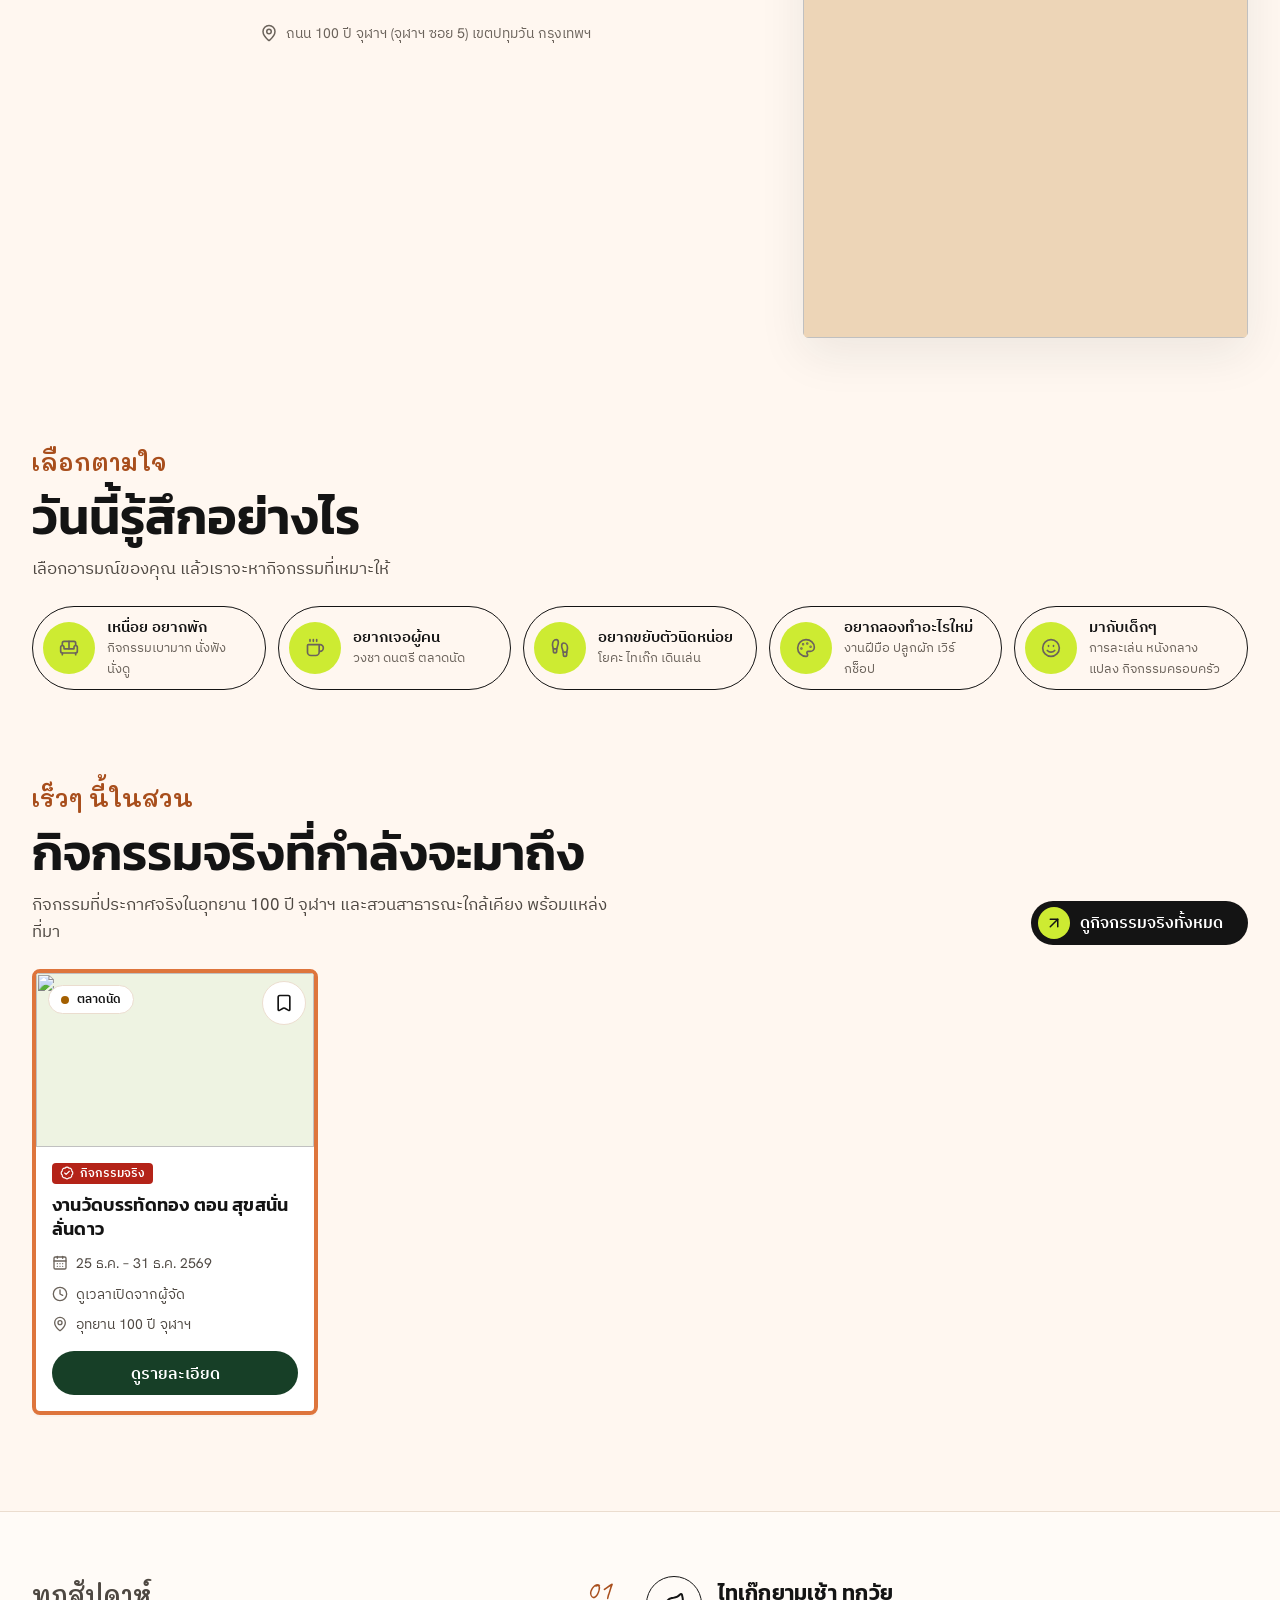
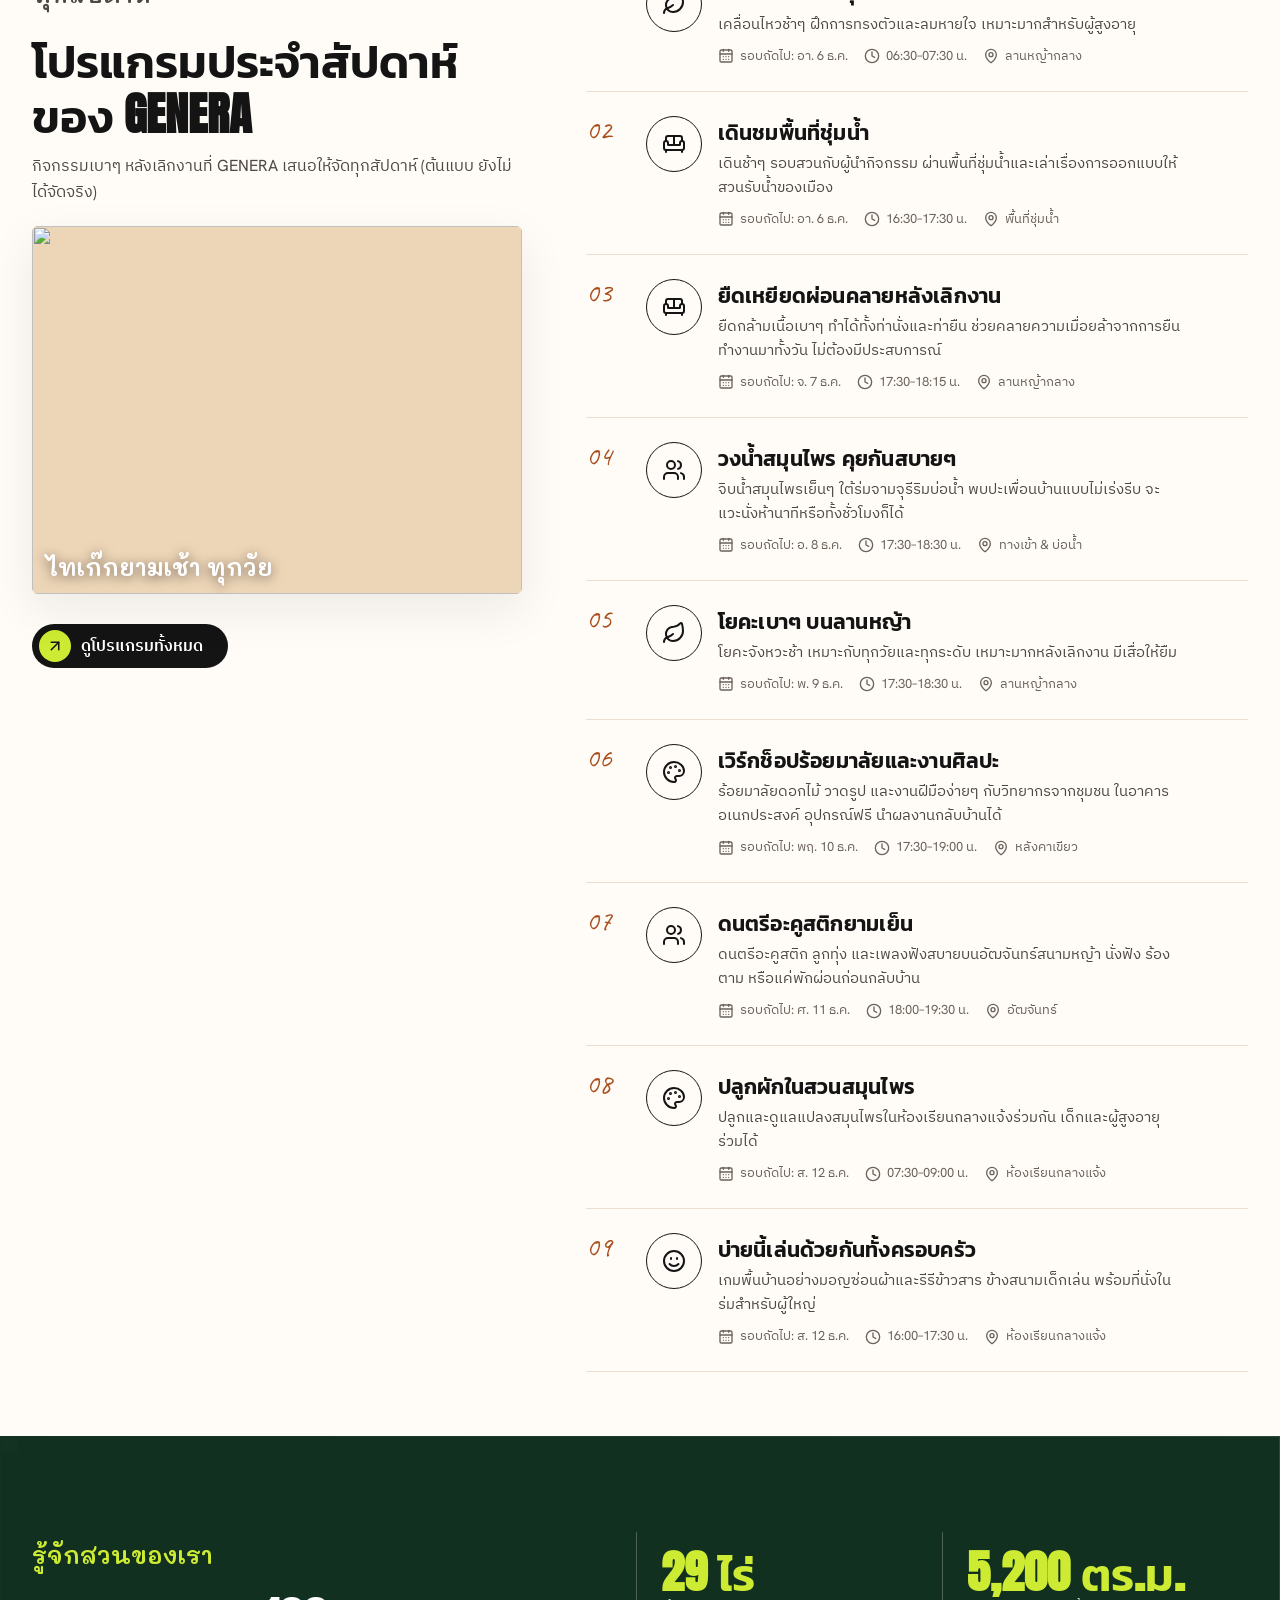
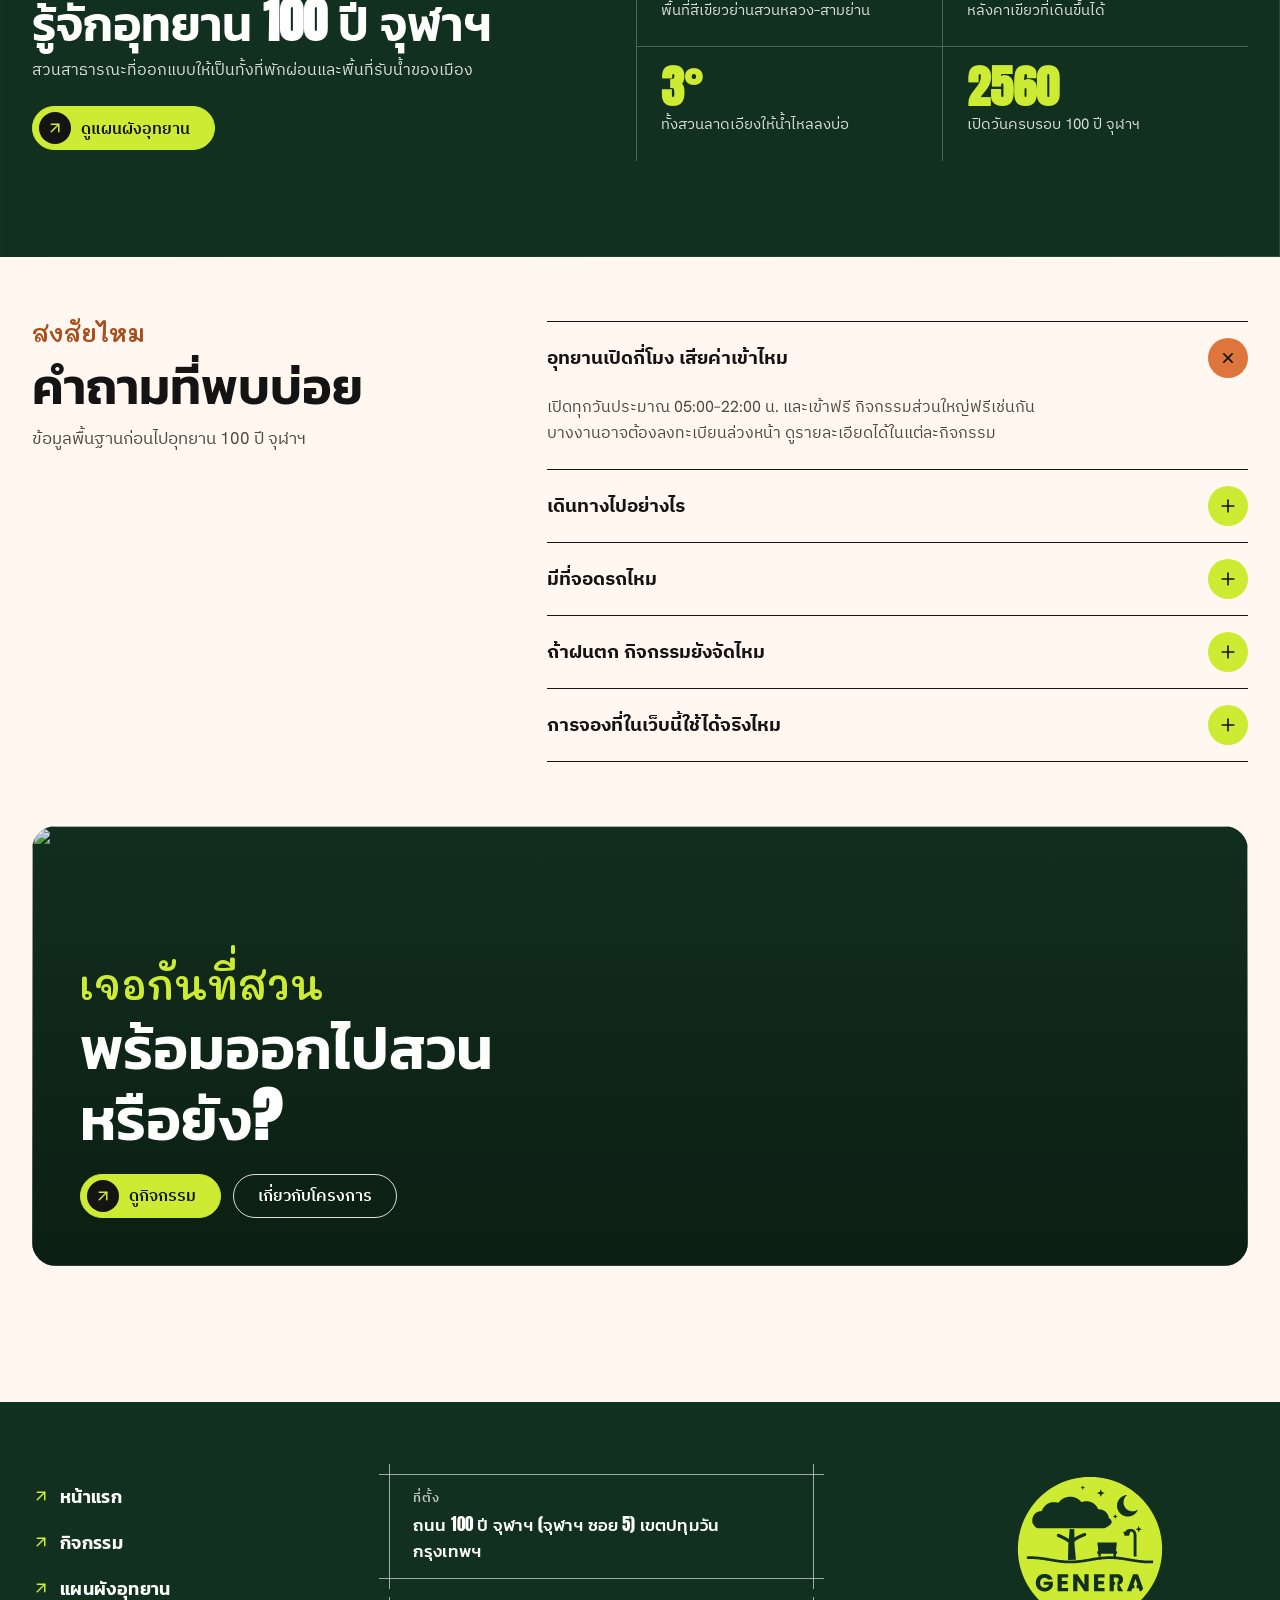
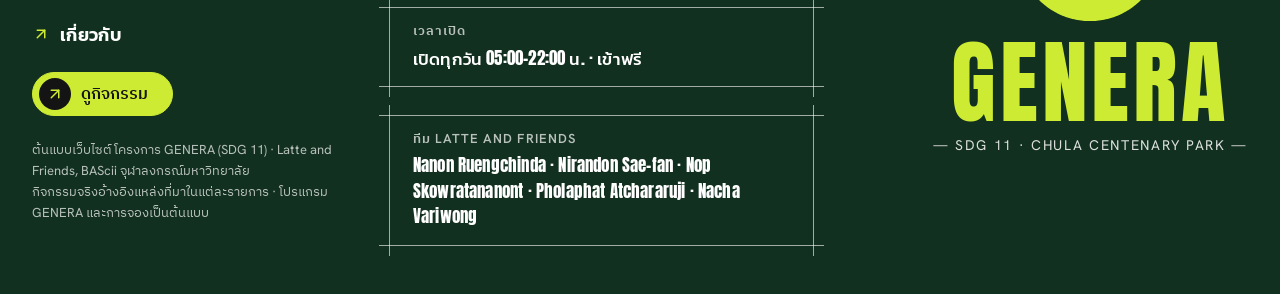
==== commit 803c0618: "Add live weather and heat-index warnings (Open-Meteo) - Home: 'Park weather today' section with curr" ====
--- a/index.html
+++ b/index.html
@@ -55,6 +55,8 @@
     </div>
     <div class="ribbon" aria-hidden="true"><div class="ribbon-track" id="ribbon"></div></div>
 
+    <section class="wrap hx-sec wx-sec" id="wxSec" aria-labelledby="wxTitle"></section>
+
     <section class="wrap hx-about reveal">
       <p class="script hx-label" data-i18n="aboutLabel"></p>
       <p class="hx-statement" id="aboutStmt"></p>
@@ -276,6 +278,7 @@
 <div id="live" class="sr-only" aria-live="polite"></div>
 
 <script src="assets/js/icons.js"></script>
+<script src="assets/js/weather.js"></script>
 <script src="assets/js/app.js"></script>
 </body>
 </html>
--- a/assets/css/theme.css
+++ b/assets/css/theme.css
@@ -98,7 +98,8 @@
 .hx-hero{position:relative;min-height:max(680px,100svh);display:flex;align-items:flex-end;color:#fff;overflow:hidden;background:var(--green-deep)}
 .hx-hero-img{position:absolute;inset:0;width:100%;height:100%;object-fit:cover;transform:scale(1.04);animation:hxZoom 18s var(--ease-out) forwards}
 @keyframes hxZoom{to{transform:scale(1)}}
-.hx-hero-shade{position:absolute;inset:0;background:linear-gradient(180deg,rgba(10,26,16,.55) 0%,rgba(10,26,16,.05) 30%,rgba(10,26,16,.25) 55%,rgba(10,26,16,.85) 100%)}
+.hx-hero-shade{position:absolute;inset:0;background:linear-gradient(90deg,rgba(10,26,16,.72) 0%,rgba(10,26,16,.35) 45%,rgba(10,26,16,0) 70%),linear-gradient(180deg,rgba(10,26,16,.55) 0%,rgba(10,26,16,.05) 30%,rgba(10,26,16,.3) 55%,rgba(10,26,16,.88) 100%)}
+.hx-lede{text-shadow:0 1px 12px rgba(0,0,0,.45)}
 .hx-hero-inner{position:relative;width:100%;max-width:1280px;margin:0 auto;padding:140px var(--s6) 96px;display:grid;grid-template-columns:minmax(0,1fr) 360px;gap:var(--s7);align-items:end}
 .hx-script{color:var(--lime);font-size:40px}
 :lang(th) .hx-script{font-size:30px}
@@ -133,7 +134,7 @@
 @keyframes ribbon{to{transform:translateX(-50%)}}
 
 /* about statement */
-.hx-about{display:grid;grid-template-columns:180px minmax(0,1fr) minmax(0,.9fr);gap:var(--s6) var(--s7);align-items:start;padding-top:128px;padding-bottom:var(--s8)}
+.hx-about{display:grid;grid-template-columns:180px minmax(0,1fr) minmax(0,.9fr);grid-template-rows:auto 1fr;gap:var(--s6) var(--s7);align-items:start;padding-top:128px;padding-bottom:var(--s8)}
 .hx-label{font-size:44px;padding-top:4px}
 :lang(th) .hx-label{font-size:34px}
 .hx-statement{font-size:30px;line-height:1.4;font-weight:600;margin:0;letter-spacing:-.01em;max-width:24ch}
@@ -141,7 +142,7 @@
 .hx-statement em{font-style:normal;color:var(--orange-ink)}
 .hx-about-img{margin:0;grid-row:span 2;border-radius:6px;overflow:hidden;aspect-ratio:4/5;background:var(--sand);box-shadow:var(--shadow-2)}
 .hx-about-img img{width:100%;height:100%;object-fit:cover;display:block}
-.hx-addr{grid-column:2;display:flex;gap:8px;align-items:flex-start;color:var(--ink-3);font-size:14px;margin:0}
+.hx-addr{grid-column:2;align-self:start;display:flex;gap:8px;align-items:flex-start;color:var(--ink-3);font-size:14px;margin:0}
 .hx-addr .icon{width:18px;height:18px;margin-top:2px}
 
 /* section heads */
@@ -338,3 +339,86 @@
   .card{transition:none}
 }
 .page-script{margin-bottom:6px}
+
+/* ---------- weather & heat warnings ---------- */
+.wx-l0{--wx-bg:#E8F3DF;--wx-fg:#2F5D16;--wx-dot:#5E9B2E}
+.wx-l1{--wx-bg:#FFF4C7;--wx-fg:#6E5300;--wx-dot:#E3B81C}
+.wx-l2{--wx-bg:#FFE3CC;--wx-fg:#8F3F0D;--wx-dot:#E9782A}
+.wx-l3{--wx-bg:#FDDCD7;--wx-fg:#9B1C13;--wx-dot:#D93A2B}
+.wx-l4{--wx-bg:#6E0F12;--wx-fg:#FFFFFF;--wx-dot:#6E0F12}
+.wx-rain{--wx-bg:#DDEBFA;--wx-fg:#1F4E87;--wx-dot:#3B78C2}
+.wx-sec{padding-top:var(--s6)}
+.wx-park{display:flex;flex-direction:column;gap:6px;font-size:14px;font-weight:600;color:var(--ink-2)}
+.wx-park > span{display:inline-flex;align-items:center;gap:6px}
+.wx-park .icon{width:16px;height:16px;color:var(--green)}
+.wx-park select{min-height:44px;min-width:240px;max-width:100%;padding:0 12px;border:1.5px solid var(--line-strong);border-radius:12px;background:var(--surface);font:inherit;font-size:16px;color:var(--ink)}
+.wx-grid{display:grid;grid-template-columns:minmax(0,1fr) minmax(0,1.35fr) minmax(0,1fr);gap:var(--s4);align-items:start}
+.wx-box{background:var(--surface);border:1px solid var(--line);border-radius:var(--r-lg);padding:var(--s4) var(--s5);min-width:0}
+.wx-box h3{display:flex;align-items:center;gap:8px;font-size:16px;margin:0 0 var(--s3)}
+.wx-box h3 .icon{width:18px;height:18px;color:var(--green)}
+.wx-msg{display:flex;align-items:center;gap:var(--s3);flex-wrap:wrap;font-size:16px}
+.wx-msg .icon{width:24px;height:24px;color:var(--green)}
+.wx-now{background:var(--wx-bg);border-color:transparent;color:var(--wx-fg)}
+.wx-now-top{display:flex;align-items:center;gap:var(--s3)}
+.wx-now-ic .icon{width:52px;height:52px}
+.wx-now-label{font-size:14px;font-weight:600}
+.wx-now-temp{font-family:var(--display);font-size:64px;line-height:1}
+.wx-now-temp small{font-size:28px;margin-left:2px}
+.wx-feels{display:flex;align-items:center;flex-wrap:wrap;gap:8px;margin-top:var(--s3);font-size:15px}
+.wx-feels b{font-size:22px}
+.wx-now .wx-pill{background:var(--wx-fg);color:var(--wx-bg)}
+.wx-advice{margin:var(--s3) 0 0;font-size:15px;line-height:1.5}
+.wx-stats{display:grid;grid-template-columns:repeat(auto-fit,minmax(90px,1fr));gap:8px;margin:var(--s3) 0 0}
+.wx-stats div{background:rgba(255,255,255,.55);border-radius:12px;padding:8px 10px}
+.wx-stats dt{font-size:12px;opacity:.85}
+.wx-stats dd{margin:0;font-weight:700;font-size:18px;font-variant-numeric:tabular-nums}
+.wx-pill,.wx-chip{display:inline-flex;align-items:center;gap:5px;border-radius:99px;padding:3px 10px;font-size:13px;font-weight:700;background:var(--wx-bg);color:var(--wx-fg);line-height:1.3}
+.wx-pill .icon,.wx-chip .icon{width:14px;height:14px}
+.wx-chips{display:flex;flex-wrap:wrap;gap:6px;margin-top:8px}
+.wx-strip{list-style:none;margin:0;padding:0;display:grid;grid-template-columns:repeat(12,minmax(0,1fr));gap:4px;text-align:center;font-variant-numeric:tabular-nums}
+.wx-strip li{display:flex;flex-direction:column;align-items:center;gap:4px;font-size:12px;min-width:0}
+.wx-strip .icon{width:18px;height:18px;color:var(--ink-2)}
+.wx-strip b{font-size:13px}
+.wx-h{color:var(--ink-3)}
+.wx-r{color:#1F4E87;font-weight:600;font-size:11px}
+.wx-bar{display:flex;align-items:flex-end;width:100%;max-width:22px;height:90px;background:#F3ECE4;border-radius:8px;overflow:hidden}
+.wx-bar i{display:block;width:100%;background:var(--wx-dot);border-radius:8px}
+.wx-legend{display:flex;flex-wrap:wrap;gap:6px 14px;margin-top:var(--s3);font-size:12px;color:var(--ink-2)}
+.wx-legend span{display:inline-flex;align-items:center;gap:6px}
+.wx-legend i{width:10px;height:10px;border-radius:3px;background:var(--wx-dot)}
+.wx-heads ul{list-style:none;margin:0;padding:0;display:flex;flex-direction:column;gap:8px}
+.wx-heads button{display:flex;flex-direction:column;align-items:flex-start;gap:2px;width:100%;text-align:left;padding:10px 12px;border:1px solid var(--line);border-radius:14px;background:var(--surface-2);font:inherit;color:var(--ink);cursor:pointer}
+.wx-heads button:hover{border-color:var(--green)}
+.wx-heads button:focus-visible{outline:3px solid var(--focus);outline-offset:2px}
+.wx-hd-when{font-size:12px;color:var(--ink-3);font-weight:600}
+.wx-hd-t{font-weight:700}
+.wx-hd-p{font-size:13px;color:var(--ink-2)}
+.wx-heads .wx-chips{margin-top:4px}
+.wx-muted{display:flex;align-items:flex-start;gap:8px;margin:0;color:var(--ink-2);font-size:15px;flex-wrap:wrap}
+.wx-muted .icon{width:18px;height:18px;margin-top:2px;color:var(--green)}
+.wx-src{margin:var(--s3) 0 0;font-size:13px;color:var(--ink-3);display:flex;flex-wrap:wrap;align-items:center;gap:4px 8px}
+.wx-src .link-btn{min-height:32px;font-size:13px;padding:0}
+.wx-src .link-btn .icon,.wx-muted .link-btn .icon{width:14px;height:14px}
+/* event drawer */
+.wx-ev-card{background:var(--wx-bg);color:var(--wx-fg);border-radius:var(--r-md);padding:var(--s3) var(--s4)}
+.wx-ev-top{display:flex;align-items:center;justify-content:space-between;gap:8px;flex-wrap:wrap}
+.wx-ev-card .wx-pill{background:var(--wx-fg);color:var(--wx-bg)}
+.wx-ev-cond{display:inline-flex;align-items:center;gap:6px;font-size:14px;font-weight:600}
+.wx-ev-cond .icon{width:20px;height:20px}
+.wx-hours{list-style:none;margin:var(--s3) 0 0;padding:0;display:flex;gap:4px;overflow-x:auto}
+.wx-hours li{flex:1 0 46px;display:flex;flex-direction:column;align-items:center;padding:6px 2px;border-radius:10px;background:var(--wx-dot);color:#fff;font-size:11px;font-variant-numeric:tabular-nums}
+.wx-hours li.wx-l1{color:#3D2E00}
+.wx-hours b{font-size:14px}
+.wx-tips{list-style:none;margin:var(--s3) 0 0;padding:0;display:flex;flex-direction:column;gap:6px;font-size:14px}
+.wx-tips li{display:flex;gap:8px;align-items:flex-start}
+.wx-tips .icon{width:16px;height:16px;margin-top:3px;flex:none}
+@media (max-width:1100px){.wx-grid{grid-template-columns:minmax(0,1fr) minmax(0,1fr)}.wx-next{grid-column:1 / -1;order:3}}
+@media (max-width:767.98px){
+  .wx-grid{grid-template-columns:minmax(0,1fr)}
+  .wx-next{order:0}
+  .wx-park select{min-width:0;width:100%}
+  .wx-park{width:100%}
+  .wx-strip{grid-template-columns:repeat(6,minmax(0,1fr));row-gap:var(--s3)}
+  .wx-bar{height:60px}
+  .wx-box{padding:var(--s4)}
+}
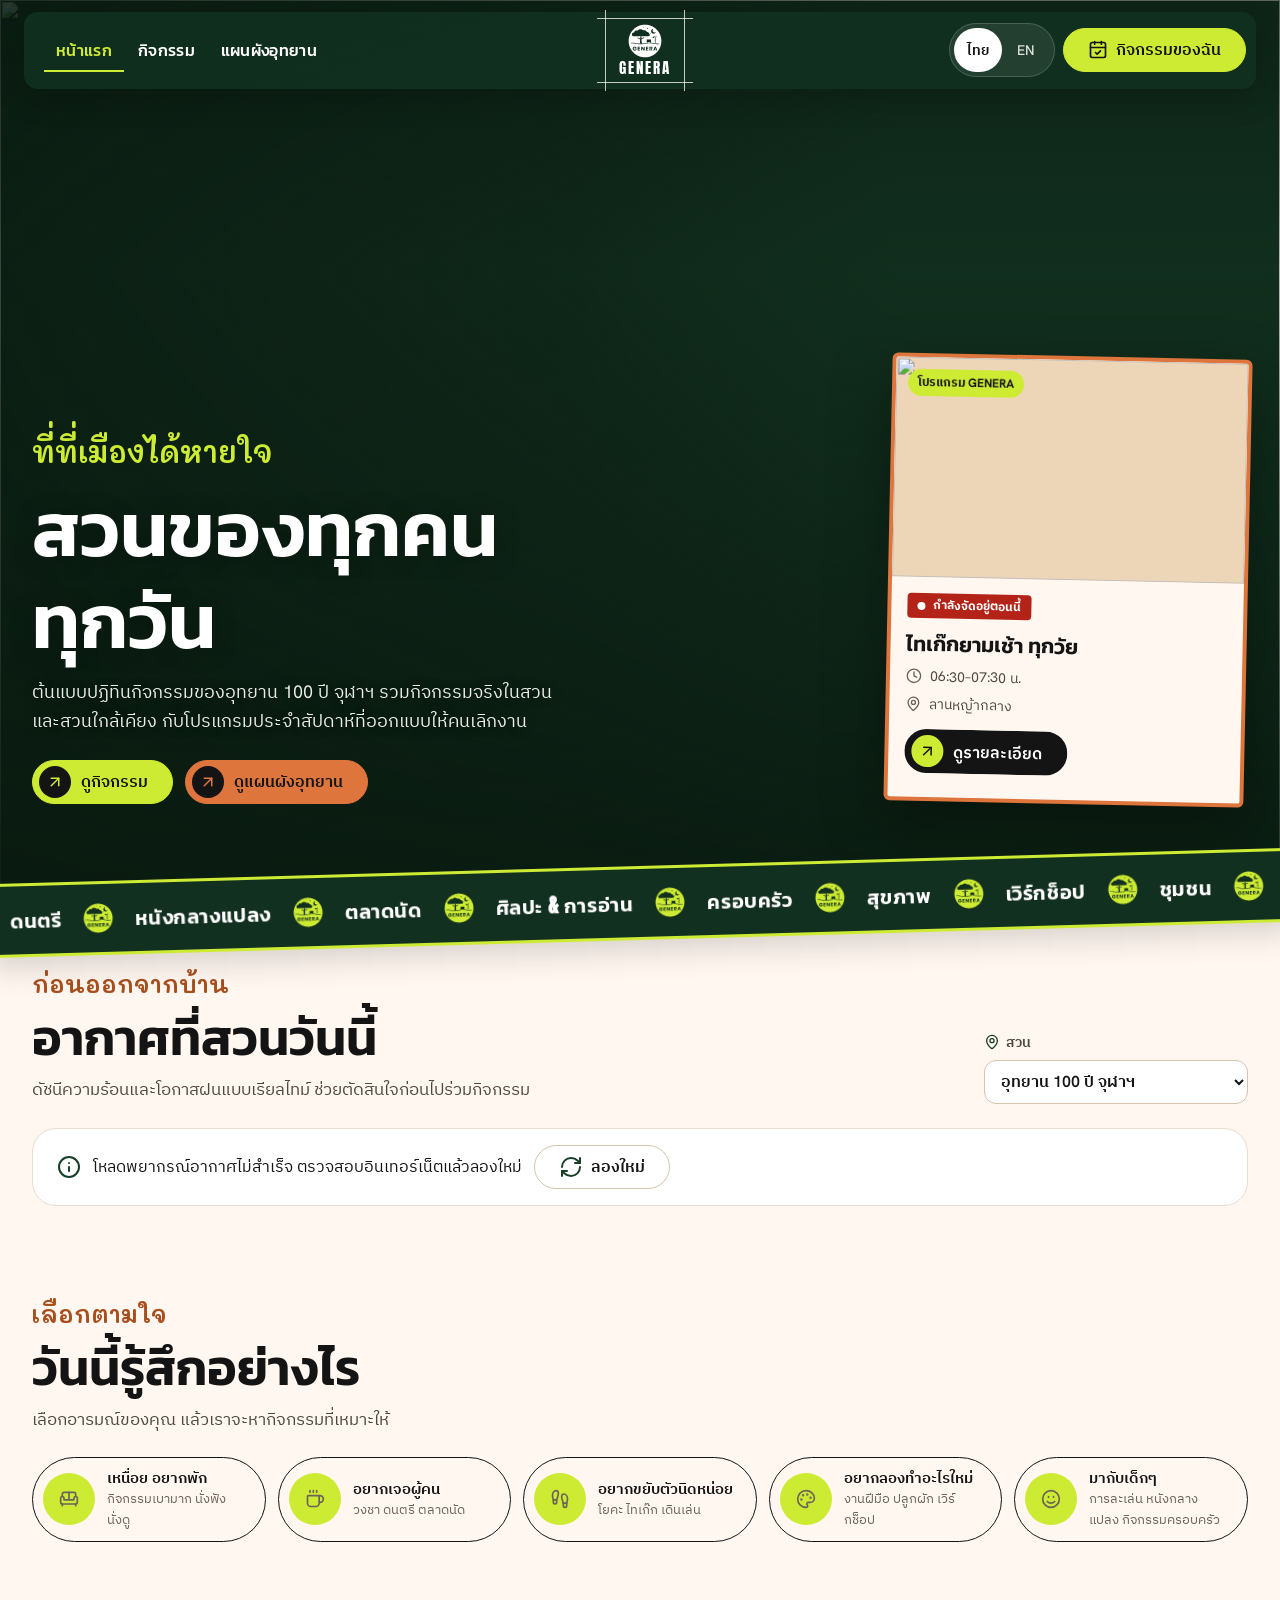
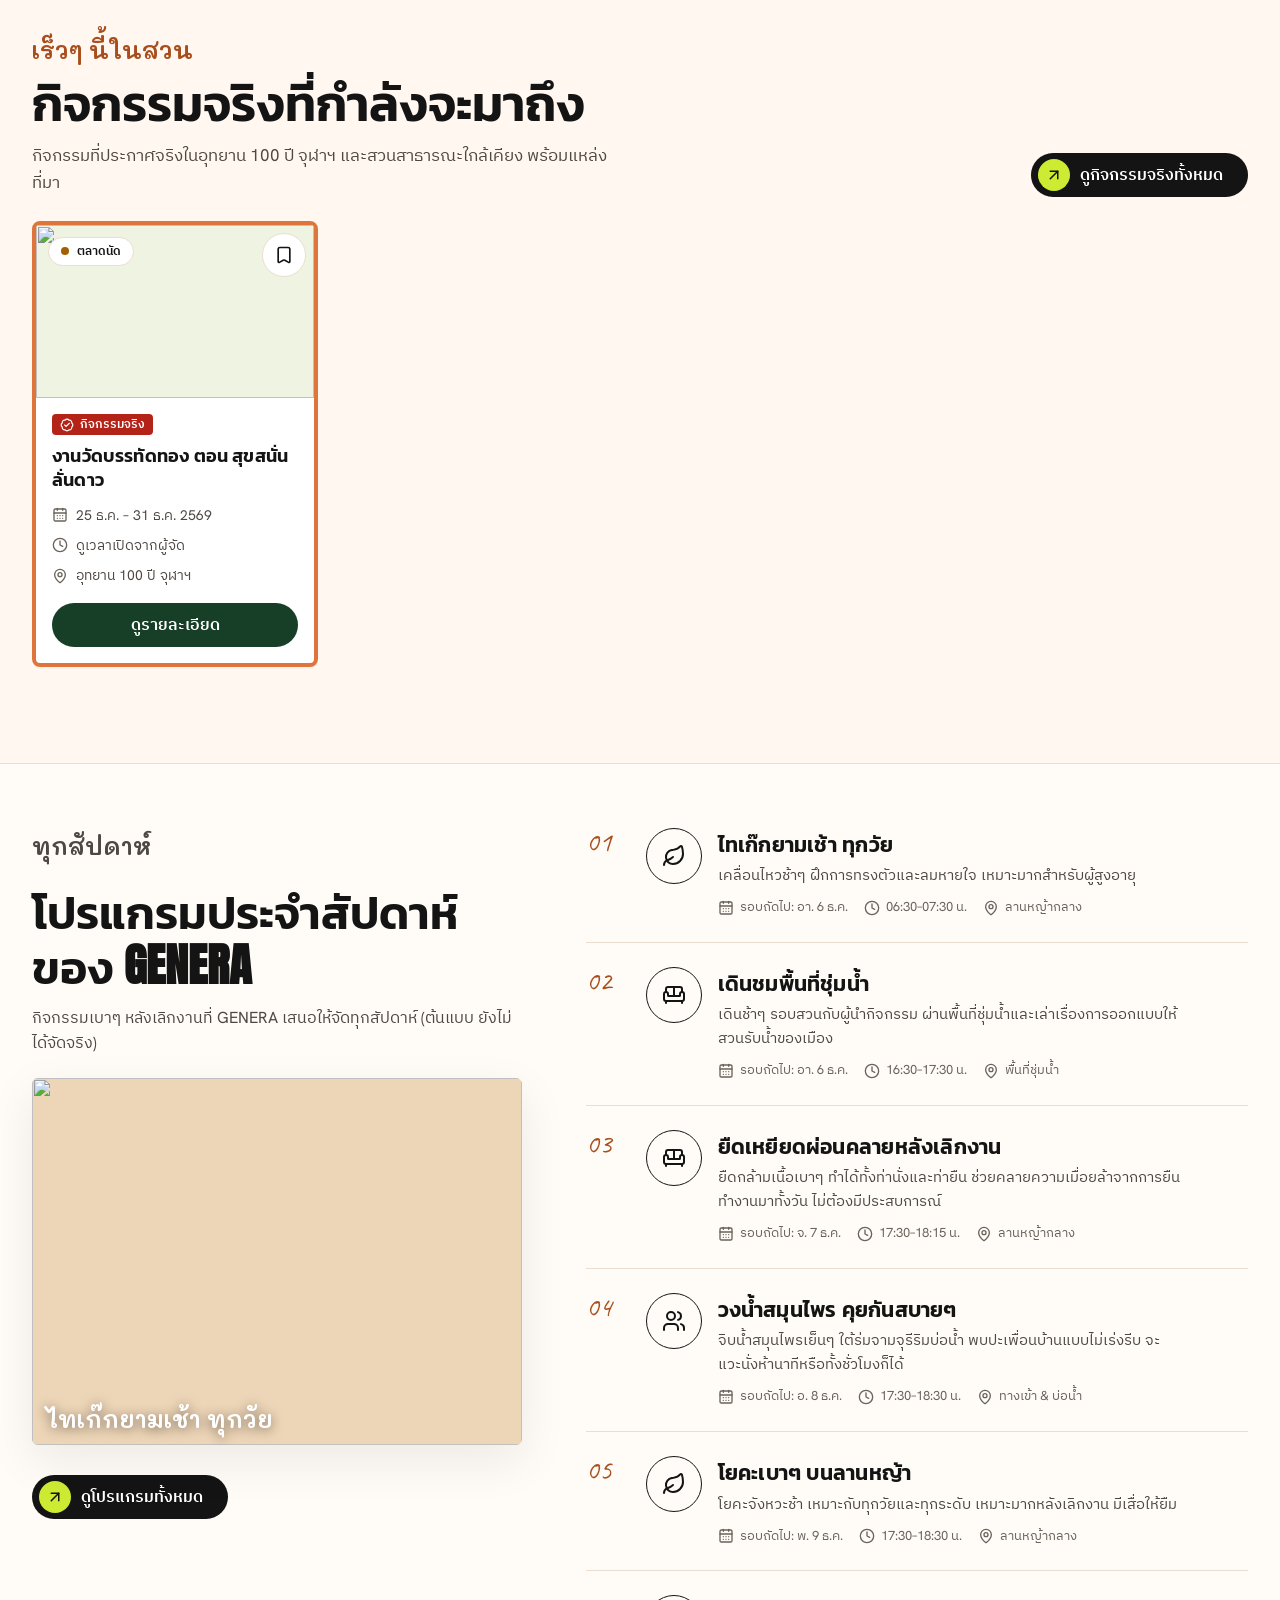
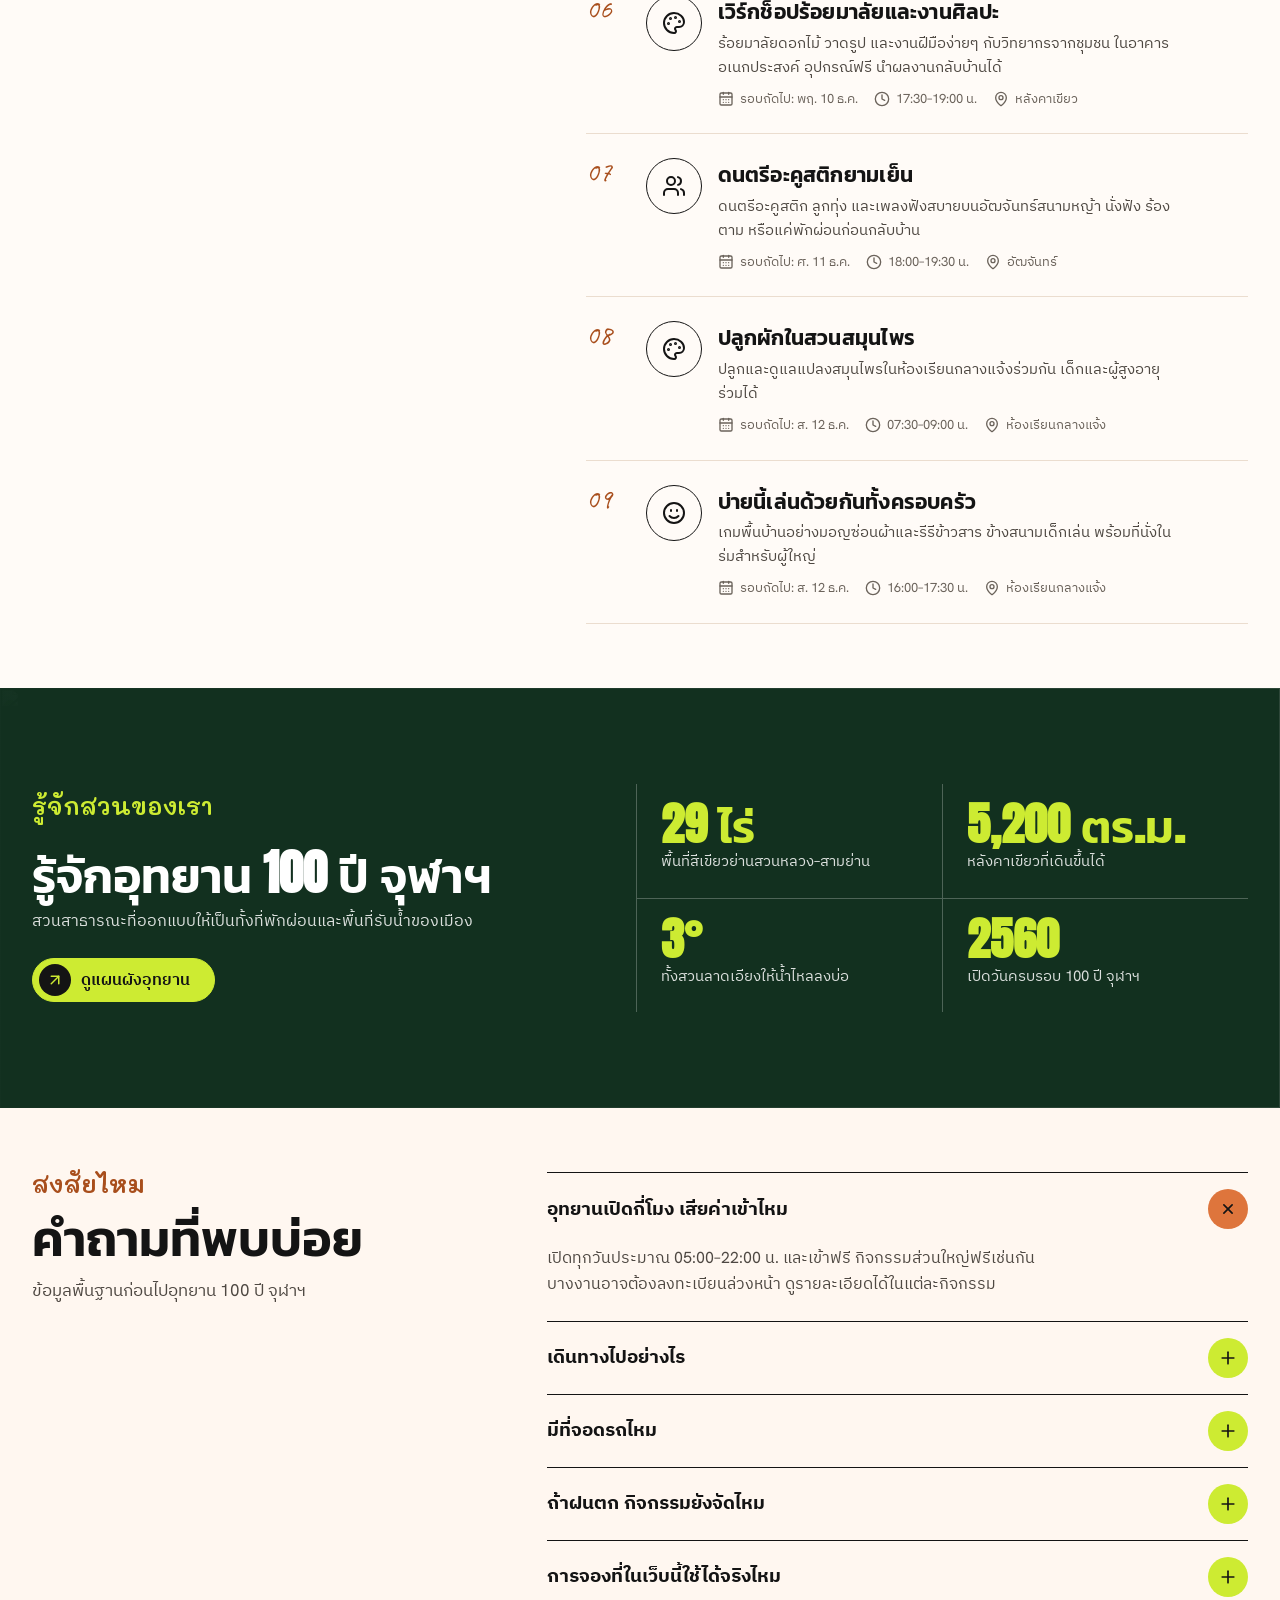
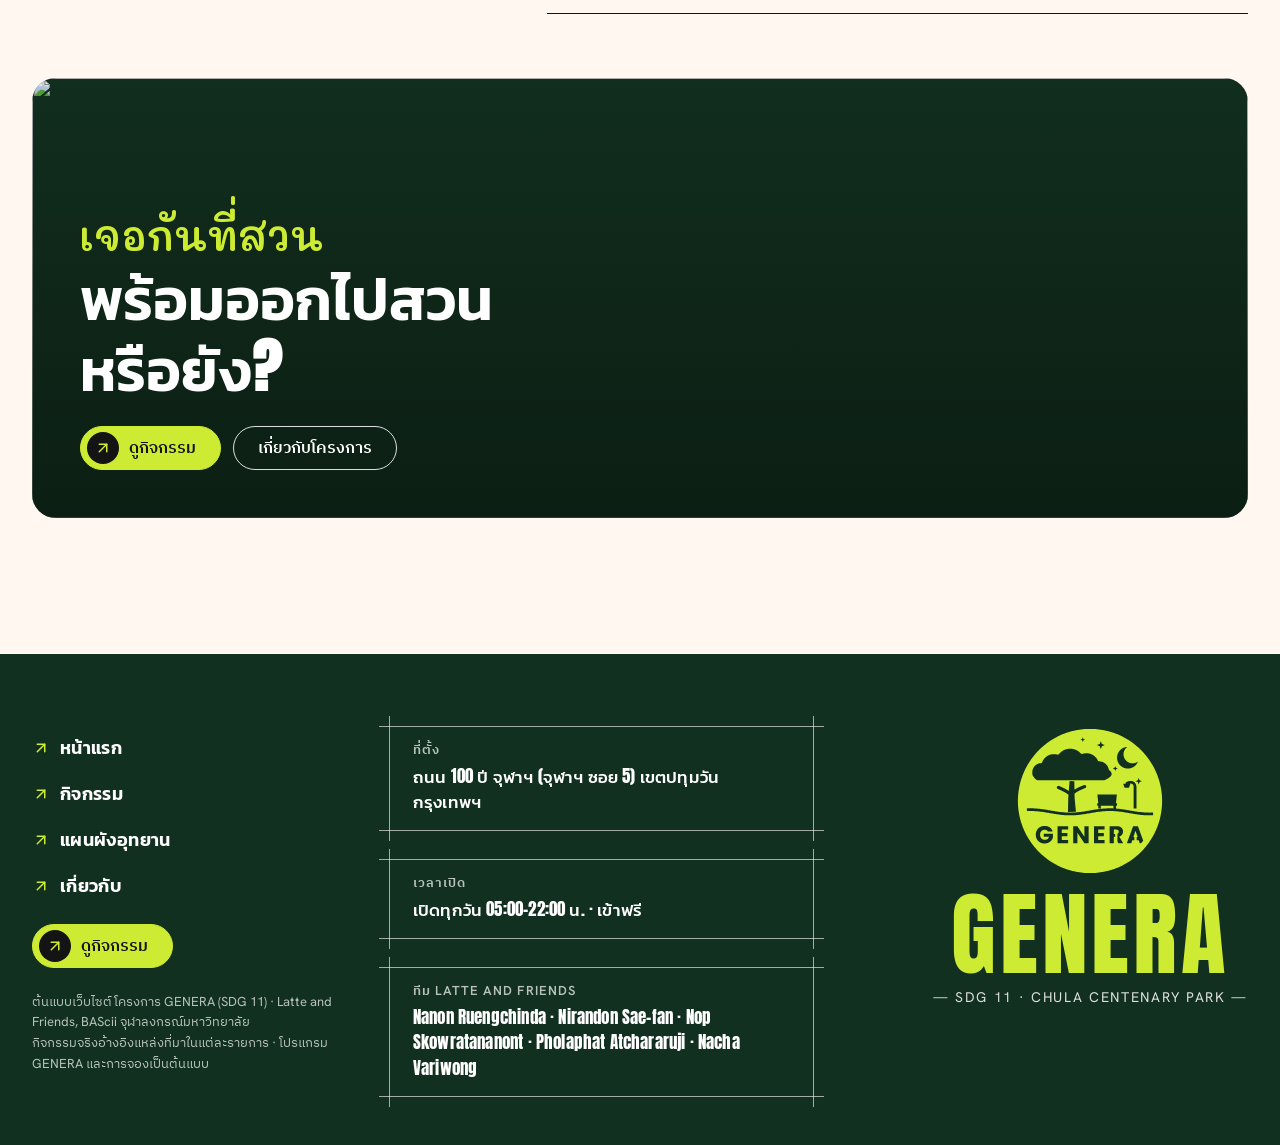
==== commit b201602d: "Move 'About us' block off the home page; About is reached from the footer only Co-Authored-By: Claud" ====
--- a/index.html
+++ b/index.html
@@ -8,8 +8,8 @@
 <link rel="preconnect" href="https://fonts.googleapis.com">
 <link rel="preconnect" href="https://fonts.gstatic.com" crossorigin>
 <link href="https://fonts.googleapis.com/css2?family=Anton&family=Caveat:wght@500;600&family=Hanken+Grotesk:wght@400;500;600;700&family=IBM+Plex+Sans+Thai:wght@400;500;600;700&family=Kanit:wght@500;600&family=Mali:wght@500;600&display=swap" rel="stylesheet">
-<link rel="stylesheet" href="assets/css/styles.css">
-<link rel="stylesheet" href="assets/css/theme.css">
+<link rel="stylesheet" href="assets/css/styles.css?v=4">
+<link rel="stylesheet" href="assets/css/theme.css?v=4">
 <link rel="icon" href="assets/img/genera-logo.svg">
 </head>
 <body>
@@ -57,12 +57,6 @@
 
     <section class="wrap hx-sec wx-sec" id="wxSec" aria-labelledby="wxTitle"></section>
 
-    <section class="wrap hx-about reveal">
-      <p class="script hx-label" data-i18n="aboutLabel"></p>
-      <p class="hx-statement" id="aboutStmt"></p>
-      <figure class="hx-about-img"><img alt="" data-img="z:lawn" loading="lazy"></figure>
-      <p class="hx-addr"><span class="icon" data-icon="map-pin" aria-hidden="true"></span><span data-i18n="addr"></span></p>
-    </section>
 
     <section class="wrap hx-sec reveal">
       <div class="hx-head"><p class="script" data-i18n="moodScript"></p><h2 class="display" data-i18n="moodTitle"></h2><p data-i18n="moodSub"></p></div>
@@ -208,6 +202,12 @@
     <p class="script page-script" data-i18n="aboutScript"></p>
         <h1 class="page-title" tabindex="-1" data-i18n="aboutTitle"></h1>
     <p class="page-lede" data-i18n="aboutLede"></p>
+    <section class="hx-about">
+      <p class="script hx-label" data-i18n="aboutLabel"></p>
+      <p class="hx-statement" id="aboutStmt"></p>
+      <figure class="hx-about-img"><img alt="" data-img="z:lawn" loading="lazy"></figure>
+      <p class="hx-addr"><span class="icon" data-icon="map-pin" aria-hidden="true"></span><span data-i18n="addr"></span></p>
+    </section>
     <div class="quote"><div class="eyebrow" data-i18n="hmwLabel"></div><p data-i18n="hmw"></p></div>
     <div class="about-grid">
       <div class="acard"><span class="icon" data-icon="calendar-days" aria-hidden="true"></span><h2 data-i18n="a1"></h2><p data-i18n="a1s"></p></div>
@@ -277,8 +277,8 @@
 <div id="tip" role="tooltip" hidden></div>
 <div id="live" class="sr-only" aria-live="polite"></div>
 
-<script src="assets/js/icons.js"></script>
-<script src="assets/js/weather.js"></script>
-<script src="assets/js/app.js"></script>
+<script src="assets/js/icons.js?v=4"></script>
+<script src="assets/js/weather.js?v=4"></script>
+<script src="assets/js/app.js?v=4"></script>
 </body>
 </html>
--- a/assets/css/theme.css
+++ b/assets/css/theme.css
@@ -352,7 +352,8 @@
 .wx-park > span{display:inline-flex;align-items:center;gap:6px}
 .wx-park .icon{width:16px;height:16px;color:var(--green)}
 .wx-park select{min-height:44px;min-width:240px;max-width:100%;padding:0 12px;border:1.5px solid var(--line-strong);border-radius:12px;background:var(--surface);font:inherit;font-size:16px;color:var(--ink)}
-.wx-grid{display:grid;grid-template-columns:minmax(0,1fr) minmax(0,1.35fr) minmax(0,1fr);gap:var(--s4);align-items:start}
+.wx-grid{display:grid;grid-template-columns:minmax(0,1fr) minmax(0,1.6fr);gap:var(--s4);align-items:start}
+.wx-heads{grid-column:1 / -1}
 .wx-box{background:var(--surface);border:1px solid var(--line);border-radius:var(--r-lg);padding:var(--s4) var(--s5);min-width:0}
 .wx-box h3{display:flex;align-items:center;gap:8px;font-size:16px;margin:0 0 var(--s3)}
 .wx-box h3 .icon{width:18px;height:18px;color:var(--green)}
@@ -386,8 +387,9 @@
 .wx-legend{display:flex;flex-wrap:wrap;gap:6px 14px;margin-top:var(--s3);font-size:12px;color:var(--ink-2)}
 .wx-legend span{display:inline-flex;align-items:center;gap:6px}
 .wx-legend i{width:10px;height:10px;border-radius:3px;background:var(--wx-dot)}
-.wx-heads ul{list-style:none;margin:0;padding:0;display:flex;flex-direction:column;gap:8px}
-.wx-heads button{display:flex;flex-direction:column;align-items:flex-start;gap:2px;width:100%;text-align:left;padding:10px 12px;border:1px solid var(--line);border-radius:14px;background:var(--surface-2);font:inherit;color:var(--ink);cursor:pointer}
+.wx-heads ul{list-style:none;margin:0;padding:0 0 6px;display:flex;gap:10px;overflow-x:auto;scroll-snap-type:x proximity}
+.wx-heads li{flex:0 0 240px;scroll-snap-align:start;display:flex}
+.wx-heads button{display:flex;flex-direction:column;align-items:flex-start;gap:2px;width:100%;height:100%;text-align:left;padding:10px 12px;border:1px solid var(--line);border-radius:14px;background:var(--surface-2);font:inherit;color:var(--ink);cursor:pointer}
 .wx-heads button:hover{border-color:var(--green)}
 .wx-heads button:focus-visible{outline:3px solid var(--focus);outline-offset:2px}
 .wx-hd-when{font-size:12px;color:var(--ink-3);font-weight:600}
@@ -412,13 +414,15 @@
 .wx-tips{list-style:none;margin:var(--s3) 0 0;padding:0;display:flex;flex-direction:column;gap:6px;font-size:14px}
 .wx-tips li{display:flex;gap:8px;align-items:flex-start}
 .wx-tips .icon{width:16px;height:16px;margin-top:3px;flex:none}
-@media (max-width:1100px){.wx-grid{grid-template-columns:minmax(0,1fr) minmax(0,1fr)}.wx-next{grid-column:1 / -1;order:3}}
 @media (max-width:767.98px){
   .wx-grid{grid-template-columns:minmax(0,1fr)}
-  .wx-next{order:0}
+  .wx-heads li{flex-basis:78%}
   .wx-park select{min-width:0;width:100%}
   .wx-park{width:100%}
   .wx-strip{grid-template-columns:repeat(6,minmax(0,1fr));row-gap:var(--s3)}
   .wx-bar{height:60px}
   .wx-box{padding:var(--s4)}
 }
+
+/* about-us block lives on the About page (reached from the footer) */
+[data-route="about"] .hx-about{padding:var(--s6) 0}
